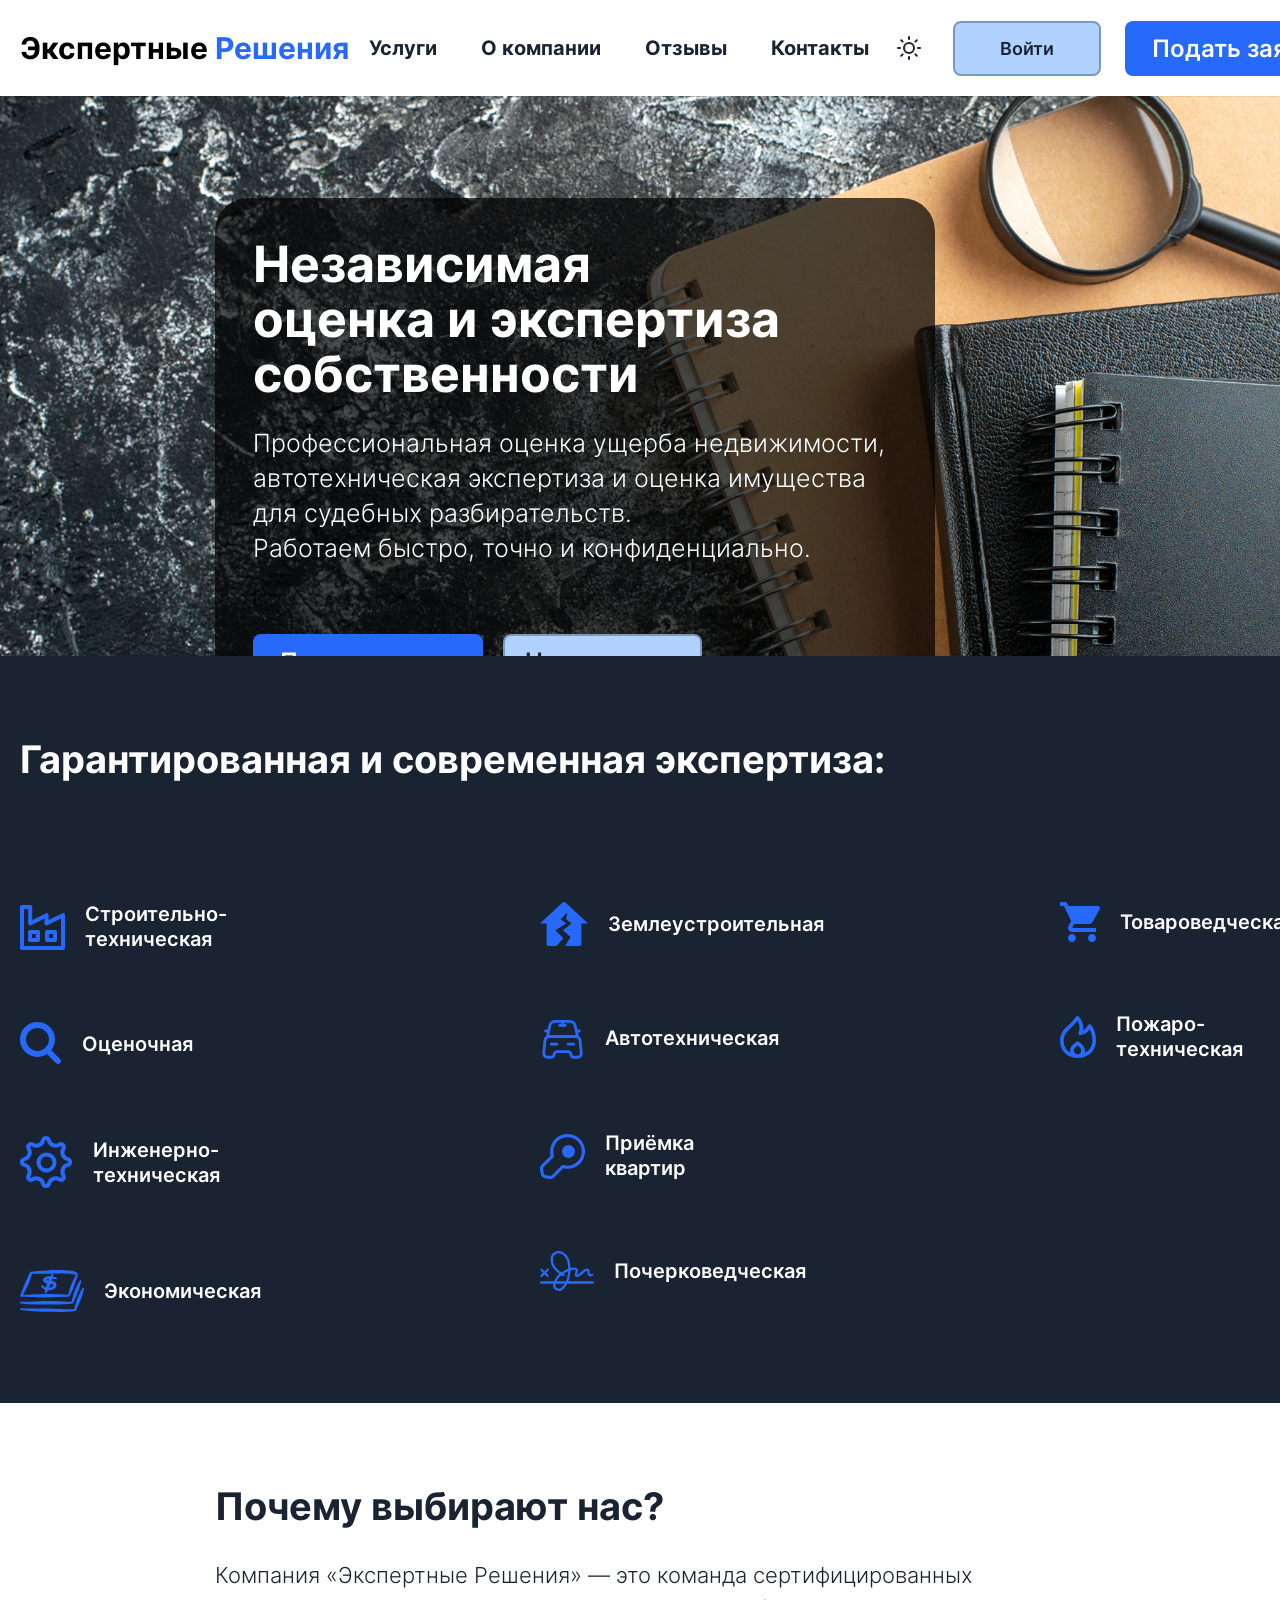
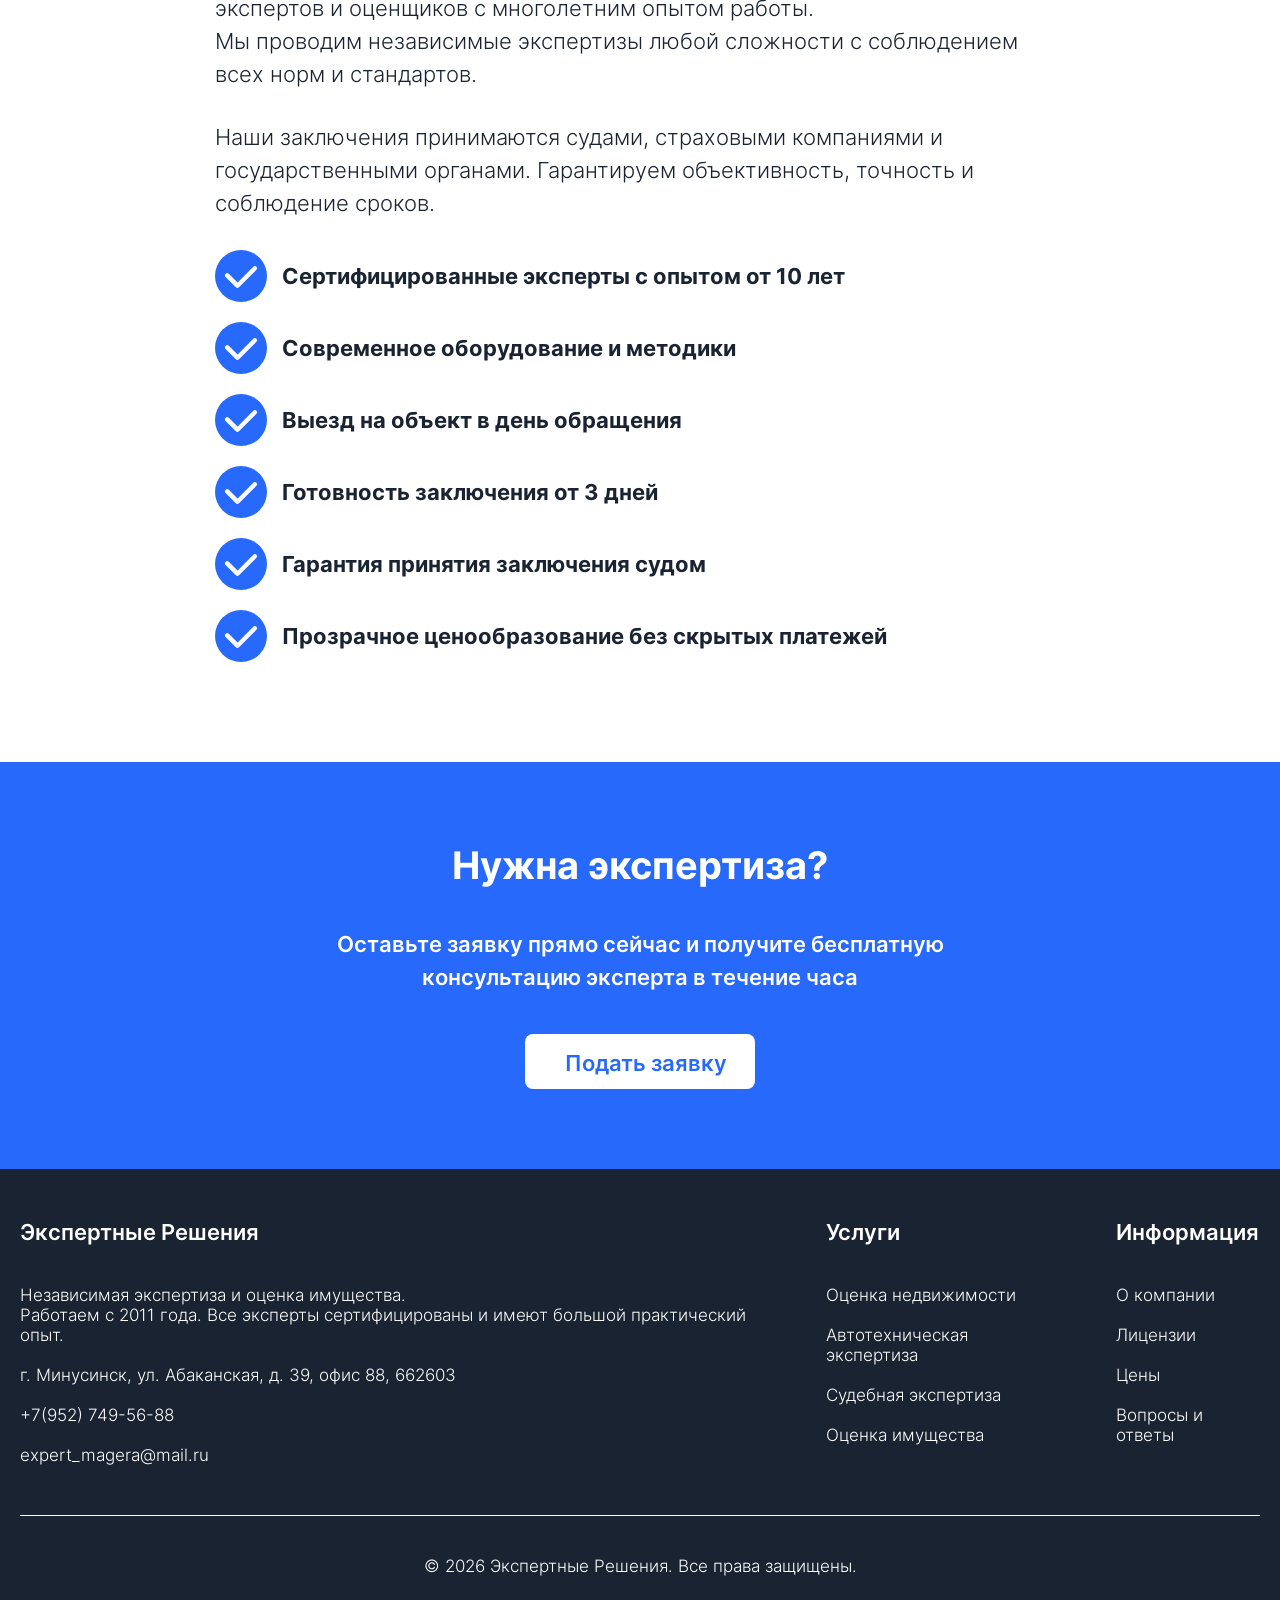
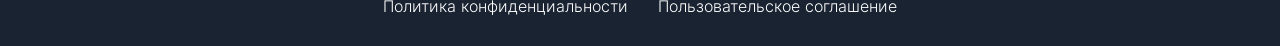
==== index.html @ cbcd18a0 "Add files via upload" ====
<!DOCTYPE html>
<html lang="ru">
<head>
    <meta charset="UTF-8">
    <meta name="viewport" content="width=device-width, initial-scale=1.0">
    <title>Экспертные решения</title>
    <link rel="stylesheet" href="index.css">
</head>
<body>

    <!-- ===== ШАПКА ===== -->
    <div class="shapka">
        <div class="container">
            <a href="index.html" class="logo">Экспертные<span style="color: #2769FB;"> Решения</span></a>
            
            <!-- Кнопка мобильного меню -->
            <button class="mobile-menu-toggle" id="mobileMenuToggle">
                <span></span>
                <span></span>
                <span></span>
            </button>
            
            <nav class="links" id="mobileMenu">
                <ul class="linki">
                    <li class="linki_item"><a href="catalog.html" class="linki_txt">Услуги</a></li>
                    <li class="linki_item"><a href="#info" class="linki_txt">О компании</a></li>
                    <li class="linki_item"><a href="#" class="linki_txt">Отзывы</a></li>
                    <li class="linki_item"><a href="#contact" class="linki_txt">Контакты</a></li>
                </ul>
            </nav>
            
            <div class="buttons">
                <button class="theme" id="themeToggle">
                    <svg class="icon-sun" width="24" height="24" viewBox="0 0 24 24" fill="none" stroke="currentColor" stroke-width="2" stroke-linecap="round" stroke-linejoin="round">
                        <circle cx="12" cy="12" r="5"/>
                        <line x1="12" y1="1" x2="12" y2="3"/>
                        <line x1="12" y1="21" x2="12" y2="23"/>
                        <line x1="4.22" y1="4.22" x2="5.64" y2="5.64"/>
                        <line x1="18.36" y1="18.36" x2="19.78" y2="19.78"/>
                        <line x1="1" y1="12" x2="3" y2="12"/>
                        <line x1="21" y1="12" x2="23" y2="12"/>
                        <line x1="4.22" y1="19.78" x2="5.64" y2="18.36"/>
                        <line x1="18.36" y1="5.64" x2="19.78" y2="4.22"/>
                    </svg>
                    <svg class="icon-moon" style="display: none;" width="24" height="24" viewBox="0 0 24 24" fill="none" stroke="currentColor" stroke-width="2" stroke-linecap="round" stroke-linejoin="round">
                        <path d="M21 12.79A9 9 0 1 1 11.21 3 7 7 0 0 0 21 12.79z"/>
                    </svg>
                </button>
                <a href="login.html" class="join">Войти</a>
                <button class="podat podatu">Подать заявку</button>
            </div>
        </div>
    </div>

    <!-- ===== HERO ===== -->
    <div class="hero">
        <div class="slider">
            <img src="images/slider1.png" alt="">
        </div>
        <div class="backblur">
            <h1 class="blurH1">Независимая<br>оценка и экспертиза<br>собственности</h1>
            <h2 class="blurH2">Профессиональная оценка ущерба недвижимости,<br>
            автотехническая экспертиза и оценка имущества<br>
            для судебных разбирательств.<br>
            Работаем быстро, точно и конфиденциально.</h2>i
            <div class="buttons_blur">
                <button class="podat podatu">Подать заявку</button>
                <a href="catalog.html"><button class="uslugi">Наши услуги</button></a>
            </div>
        </div>
    </div>

    <!-- ===== УСЛУГИ ===== -->
    <div class="plusi">
        <div class="container">
            <h2 class="plusi_tittle">Гарантированная и современная экспертиза:</h2>
            <div class="columns">
                <div class="column">
                    <div class="column_object">
                        <svg width="45" height="45" viewBox="0 0 45 45" fill="none" xmlns="http://www.w3.org/2000/svg">
                            <path d="M2 43V2H10.2V18.4L26.6 10.2V18.4L43 10.2V43H2Z" stroke="#2769FB" stroke-width="4" stroke-linecap="round" stroke-linejoin="round"/>
                            <path d="M18 27H10V35H18V27Z" stroke="#2769FB" stroke-width="4" stroke-linecap="round" stroke-linejoin="round"/>
                            <path d="M35 27H27V35H35V27Z" stroke="#2769FB" stroke-width="4" stroke-linecap="round" stroke-linejoin="round"/>
                        </svg>
                        <h2 class="column_txt">Строительно-<br>техническая</h2>
                    </div>
                    <div class="column_object">
                        <svg width="42" height="44" viewBox="0 0 42 44" fill="none" xmlns="http://www.w3.org/2000/svg">
                            <rect x="3" y="3" width="28.8897" height="28.8897" rx="14.4448" stroke="#2769FB" stroke-width="6"/>
                            <rect x="25.752" y="30.5957" width="5.81495" height="17.4448" rx="2.90747" transform="rotate(-43.645 25.752 30.5957)" fill="#2769FB"/>
                        </svg>
                        <h2 class="column_txt">Оценочная</h2>
                    </div>
                    <div class="column_object">
                        <svg width="53" height="53" viewBox="0 0 53 53" fill="none" xmlns="http://www.w3.org/2000/svg">
                            <circle cx="26.5234" cy="26.5234" r="8" stroke="#2769FB" stroke-width="4"/>
                            <path d="M23.1572 4.29102C23.8476 1.23646 28.1993 1.23646 28.8896 4.29102C29.9456 8.96592 35.3109 11.1887 39.3633 8.62988C42.0116 6.95756 45.0893 10.0353 43.417 12.6836C40.8582 16.736 43.081 22.1012 47.7559 23.1572C50.8104 23.8476 50.8104 28.1993 47.7559 28.8896C43.081 29.9456 40.8582 35.3109 43.417 39.3633C45.0893 42.0116 42.0116 45.0893 39.3633 43.417C35.3109 40.8582 29.9456 43.081 28.8896 47.7559C28.1993 50.8104 23.8476 50.8104 23.1572 47.7559C22.1012 43.081 16.736 40.8582 12.6836 43.417C10.0353 45.0893 6.95756 42.0116 8.62988 39.3633C11.1887 35.3109 8.96592 29.9456 4.29102 28.8896C1.23646 28.1993 1.23646 23.8476 4.29102 23.1572C8.96592 22.1012 11.1887 16.736 8.62988 12.6836C6.95756 10.0353 10.0353 6.95756 12.6836 8.62988C16.736 11.1887 22.1012 8.96592 23.1572 4.29102Z" stroke="#2769FB" stroke-width="4"/>
                        </svg>
                        <h2 class="column_txt">Инженерно-техническая</h2>
                    </div>
                    <div class="column_object">
                        <svg width="64" height="64" viewBox="0 0 64 64" fill="none" xmlns="http://www.w3.org/2000/svg">
                            <g clip-path="url(#clip0_109_2)">
                                <path fill-rule="evenodd" clip-rule="evenodd" d="M24.3468 30.3994C24.6668 30.586 25.0402 30.6394 25.3868 30.7994L24.7468 33.066C24.6952 33.1883 24.6688 33.3197 24.6691 33.4525C24.6695 33.5852 24.6966 33.7165 24.7489 33.8385C24.8012 33.9605 24.8775 34.0706 24.9734 34.1624C25.0693 34.2542 25.1827 34.3257 25.3068 34.3727C25.5545 34.4695 25.8304 34.465 26.0748 34.3603C26.3193 34.2555 26.5127 34.0588 26.6135 33.8127C27.0135 33.0127 27.3868 32.186 27.7868 31.386C29.9702 31.5729 32.1601 31.109 34.0801 30.0527C35.0127 29.5599 35.7456 28.7591 36.1541 27.7867C36.5625 26.8142 36.6212 25.7302 36.3201 24.7194C36.1615 24.2271 35.9016 23.7735 35.5571 23.3877C35.2127 23.002 34.7913 22.6925 34.3201 22.4794C33.4776 22.1013 32.5748 21.8756 31.6535 21.8127C31.8668 21.1194 32.0535 20.426 32.2135 19.706C33.4002 19.7232 34.5811 19.8753 35.7335 20.1594C35.8436 20.2016 35.9612 20.2213 36.0791 20.2172C36.197 20.2132 36.3129 20.1854 36.4198 20.1357C36.5268 20.0859 36.6227 20.0152 36.7018 19.9276C36.7808 19.84 36.8415 19.7375 36.8801 19.626C36.9514 19.4028 36.9361 19.161 36.8373 18.9486C36.7385 18.7362 36.5634 18.5687 36.3468 18.4794C35.1879 18.0797 33.9902 17.8027 32.7735 17.6527L33.3068 15.9994C33.3523 15.8925 33.3764 15.7778 33.3776 15.6617C33.3788 15.5456 33.3571 15.4304 33.3137 15.3227C33.2704 15.215 33.2063 15.1169 33.125 15.0339C33.0438 14.951 32.947 14.8849 32.8401 14.8394C32.7333 14.7938 32.6186 14.7698 32.5025 14.7686C32.3864 14.7674 32.2712 14.7891 32.1635 14.8324C32.0558 14.8758 31.9577 14.9399 31.8747 15.0212C31.7918 15.1024 31.7257 15.1992 31.6802 15.306C31.3068 15.9727 30.9868 16.666 30.6135 17.3327C29.2102 17.2726 27.8062 17.4346 26.4535 17.8127C25.5816 18.028 24.7523 18.3886 24.0001 18.8794C23.6917 19.1029 23.4396 19.3952 23.2637 19.7331C23.0878 20.0709 22.993 20.4451 22.9868 20.826C23.0082 21.6316 23.343 22.397 23.9202 22.9594C24.5068 23.552 25.2046 24.0232 25.9735 24.346C26.3602 24.4395 26.752 24.5107 27.1468 24.5594C26.6615 25.868 26.2519 27.2036 25.9202 28.5594C25.7335 28.5594 25.5202 28.5594 25.3602 28.3994C24.4054 27.8769 23.5112 27.2509 22.6935 26.5327C22.4889 26.3869 22.2385 26.3201 21.9885 26.3446C21.7385 26.3691 21.5059 26.4833 21.3335 26.666C21.2383 26.7602 21.1628 26.8724 21.1113 26.996C21.0597 27.1195 21.0332 27.2521 21.0332 27.386C21.0332 27.5199 21.0597 27.6525 21.1113 27.7761C21.1628 27.8997 21.2383 28.0118 21.3335 28.106C22.2591 28.9688 23.2686 29.7371 24.3468 30.3994ZM27.4135 20.3194C28.0392 20.1302 28.6825 20.0051 29.3335 19.946C29.1201 20.3994 28.8801 20.7994 28.6668 21.226V21.4394C28.2107 21.4702 27.7525 21.4343 27.3068 21.3327C26.9321 21.2184 26.5666 21.0757 26.2135 20.906C26.5964 20.6774 26.9978 20.4811 27.4135 20.3194ZM31.6268 25.0927C32.0388 25.1481 32.442 25.2556 32.8268 25.4127C32.8268 25.4127 33.1202 25.4127 33.1468 25.6527C33.5468 26.7194 32.6935 27.466 31.6802 27.9727C30.8449 28.3932 29.9423 28.6639 29.0135 28.7727C29.1735 28.426 29.3601 28.106 29.5201 27.7327C29.8935 26.8794 30.2668 25.9994 30.6135 25.066L31.6268 25.0927Z" fill="#2769FB"/>
                                <path fill-rule="evenodd" clip-rule="evenodd" d="M0.239921 36.9062C0.22794 37.0834 0.266737 37.2602 0.351757 37.4161C0.436778 37.572 0.564496 37.7004 0.719921 37.7862C0.719921 37.7862 14.8266 38.4529 19.9733 38.4262C23.7866 38.4262 27.5466 38.4262 31.3066 38.1862C36.9333 37.9729 42.5866 37.6795 48.2399 37.7062C48.8448 37.5444 49.3849 37.1999 49.7866 36.7195C50.8533 34.3729 51.9999 32.1062 53.0666 29.7329C53.4933 28.7195 53.9199 27.7062 54.3199 26.6662C54.7199 25.6262 55.0666 24.6129 55.4133 23.5729C58.3733 14.5862 62.6933 11.6529 39.1466 11.0929C35.3032 11.0089 31.458 11.1247 27.6266 11.4395C5.65325 13.0662 11.8133 10.7995 6.45325 21.3329C5.89325 22.4529 5.38659 23.5995 4.85325 24.7462L3.41325 28.1862C2.31992 30.8529 1.33325 33.6529 0.239921 36.3995V36.6129V36.7462V36.9062ZM6.34659 29.5729C6.90659 28.4529 7.46659 27.3329 7.97325 26.1862C8.47992 25.0395 8.98659 23.8929 9.43992 22.7195C10.4533 20.0529 11.2533 17.3862 12.1066 14.7195H30.7733C35.1733 14.7195 39.5466 14.3729 43.9199 14.5062C47.9447 14.5994 51.9564 15.0006 55.9199 15.7062C54.7733 17.9462 53.5999 20.1595 52.5333 22.4795C52.0799 23.4662 51.6266 24.5062 51.2266 25.5195C50.8266 26.5329 50.4533 27.5995 50.1333 28.6662C49.4132 31.0129 48.8799 33.3862 48.3199 35.7329C42.0266 35.3062 35.7599 35.0129 29.4666 34.9862C25.7066 34.9862 21.9199 34.9862 18.1599 35.2262C13.0933 35.4395 8.05325 35.7595 2.98659 35.9195C4.05325 33.7595 5.33325 31.7062 6.34659 29.5729Z" fill="#2769FB"/>
                                <path fill-rule="evenodd" clip-rule="evenodd" d="M0.826681 44.5328C5.97335 45.1461 11.1733 45.4128 16.4 45.5195H22.64C25.7333 45.5195 28.8267 45.3861 31.8933 45.3861C36 45.3861 40.16 45.3861 44.2934 45.1728C47.0979 45.0908 49.8945 44.8325 52.6667 44.3995C52.88 44.3995 52.48 45.4928 56.6133 36.1595C57.04 35.1195 57.4933 34.1061 57.8933 33.0661C58.2933 32.0261 58.6933 30.9861 59.04 29.9195C59.8667 27.4128 60.5067 24.9061 61.2533 22.3995C61.3418 22.1802 61.3394 21.9348 61.2469 21.7173C61.1544 21.4998 60.9793 21.3279 60.76 21.2395C60.5408 21.1511 60.2954 21.1534 60.0778 21.2459C59.8603 21.3384 59.6884 21.5136 59.6 21.7328C58.3734 24.0528 57.12 26.3195 56 28.7195C55.5467 29.7595 55.12 30.7995 54.6934 31.8395C54.2667 32.8795 53.9467 33.9461 53.6267 35.0128C52.8267 37.4661 52.1867 39.9461 51.4667 42.3995C49.0807 42.5909 46.6865 42.6621 44.2934 42.6128C40.16 42.6128 36 42.1861 31.8933 42.0528C27.7867 41.9195 23.6267 42.0528 19.4667 42.2395C15.3067 42.4261 11.2267 42.7195 7.12001 42.7728H0.960014C0.72535 42.7646 0.496206 42.8451 0.318276 42.9983C0.140346 43.1515 0.0267048 43.3662 1.39294e-05 43.5995C-0.00770012 43.8313 0.073695 44.0572 0.227459 44.2308C0.381223 44.4044 0.595665 44.5125 0.826681 44.5328Z" fill="#2769FB"/>
                                <path fill-rule="evenodd" clip-rule="evenodd" d="M63.4667 28.7992C63.2438 28.7116 62.9954 28.7157 62.7756 28.8106C62.5557 28.9055 62.3824 29.0836 62.2933 29.3058C61.0667 31.6258 59.7867 33.8925 58.6667 36.2925C58.2133 37.3325 57.8133 38.3725 57.3867 39.4125C56.96 40.4525 56.64 41.5192 56.32 42.5858C55.52 45.0392 54.8533 47.5192 54.16 49.9725C51.76 50.1592 49.36 50.2392 46.96 50.1858C42.8267 50.1858 38.6667 49.7858 34.5867 49.6258C30.5067 49.4658 25.84 49.4925 21.12 49.4925C16.4 49.4925 12.0267 49.6258 7.78668 49.4925C5.46668 49.4925 3.20001 49.4925 1.09335 49.3325C0.97488 49.3176 0.854594 49.3276 0.740264 49.3621C0.625935 49.3965 0.520108 49.4546 0.429626 49.5325C0.339143 49.6104 0.26602 49.7064 0.214984 49.8144C0.163949 49.9223 0.136136 50.0398 0.133345 50.1592C0.122349 50.2748 0.134362 50.3915 0.168691 50.5025C0.203021 50.6135 0.258986 50.7166 0.33336 50.8058C0.407733 50.8951 0.499043 50.9687 0.60202 51.0225C0.704998 51.0763 0.817605 51.1091 0.933345 51.1192C7.04001 51.8392 14.2667 52.4792 21.1733 52.7192C25.92 52.9058 30.5333 52.7192 34.6667 52.8525C38.8 52.9858 42.96 52.8525 47.0933 52.6392C49.8965 52.5516 52.6923 52.3023 55.4667 51.8925C55.6533 51.8925 55.28 52.9858 59.4133 43.6258L60.6933 40.5592C61.12 39.5192 61.4933 38.4792 61.84 37.4125C62.64 34.9058 63.28 32.3992 64.0267 29.8925C64.0943 29.6732 64.0736 29.4362 63.969 29.232C63.8644 29.0277 63.6841 28.8724 63.4667 28.7992Z" fill="#2769FB"/>
                            </g>
                            <defs>
                                <clipPath id="clip0_109_2">
                                    <rect width="64" height="64" fill="white"/>
                                </clipPath>
                            </defs>
                        </svg>
                        <h2 class="column_txt">Экономическая</h2>
                    </div>
                </div>
                <div class="column">
                    <div class="column_object">
                        <svg width="48" height="44" viewBox="0 0 48 44" fill="none" xmlns="http://www.w3.org/2000/svg">
                            <path d="M22.5316 0.583148C22.8978 0.241176 23.3663 0.0371587 23.8603 0.00460348C24.3543 -0.0279517 24.8445 0.11289 25.2502 0.403999L25.4684 0.583148L48 21.6063H41.4545V41.7606C41.4545 42.3091 41.2583 42.8385 40.9032 43.2484C40.5481 43.6583 40.0587 43.9202 39.528 43.9843L39.2727 44H25.0909L30.5455 35.0425L22.9091 28.3244L31.6364 21.6063L26.1818 17.1276L27.2727 10.4095L20.7273 17.1276L26.1818 21.6063L15.2727 28.3244L23.4545 36.1622L16.3636 44H8.72727C8.19287 43.9999 7.67708 43.7986 7.27773 43.4341C6.87839 43.0696 6.62325 42.5674 6.56073 42.0226L6.54545 41.7606V21.6063H0L22.5316 0.583148Z" fill="#2769FB"/>
                        </svg>
                        <h2 class="column_txt">Землеустроительная</h2>
                    </div>
                    <div class="column_object">
                        <svg width="45" height="45" viewBox="0 0 45 45" fill="none" xmlns="http://www.w3.org/2000/svg">
                            <path d="M37.4991 22.0316H7.49906C7.06781 22.0316 6.67406 21.8441 6.41156 21.5066C6.14906 21.1879 6.03656 20.7379 6.13031 20.3254L8.24906 10.2004C8.94281 6.91914 10.3491 3.90039 15.9178 3.90039H29.0991C34.6678 3.90039 36.0741 6.93789 36.7678 10.2004L38.8866 20.3441C38.9803 20.7566 38.8678 21.1879 38.6053 21.5254C38.3241 21.8441 37.9303 22.0316 37.4991 22.0316ZM9.22406 19.2191H35.7553L33.9928 10.7816C33.4678 8.32539 32.8491 6.71289 29.0803 6.71289H15.9178C12.1491 6.71289 11.5303 8.32539 11.0053 10.7816L9.22406 19.2191Z" fill="#2769FB"/>
                            <path d="M37.424 42.6562H33.899C30.8615 42.6562 30.2802 40.9125 29.9052 39.7687L29.5302 38.6438C29.0427 37.2188 28.9865 37.0312 27.299 37.0312H17.699C16.0115 37.0312 15.899 37.35 15.4678 38.6438L15.0928 39.7687C14.699 40.9312 14.1365 42.6562 11.099 42.6562H7.574C6.09275 42.6562 4.66775 42.0375 3.674 40.95C2.699 39.8813 2.23025 38.4562 2.3615 37.0312L3.4115 25.6125C3.69275 22.5187 4.51775 19.2188 10.5365 19.2188H34.4615C40.4802 19.2188 41.2865 22.5187 41.5865 25.6125L42.6365 37.0312C42.7677 38.4562 42.299 39.8813 41.324 40.95C40.3303 42.0375 38.9052 42.6562 37.424 42.6562ZM17.699 34.2188H27.299C30.7115 34.2188 31.5177 35.7375 32.1927 37.725L32.5865 38.8875C32.9052 39.8437 32.9052 39.8625 33.9177 39.8625H37.4427C38.1365 39.8625 38.7927 39.5813 39.2615 39.075C39.7115 38.5875 39.9177 37.9687 39.8615 37.3125L38.8115 25.8938C38.5678 23.3625 38.2677 22.05 34.499 22.05H10.5365C6.749 22.05 6.449 23.3625 6.224 25.8938L5.174 37.3125C5.11775 37.9687 5.324 38.5875 5.774 39.075C6.224 39.5813 6.899 39.8625 7.59275 39.8625H11.1178C12.1303 39.8625 12.1303 39.8438 12.449 38.9062L12.824 37.7625C13.2928 36.2625 13.9865 34.2188 17.699 34.2188Z" fill="#2769FB"/>
                            <path d="M7.49902 16.4062H5.62402C4.85527 16.4062 4.21777 15.7687 4.21777 15C4.21777 14.2313 4.85527 13.5938 5.62402 13.5938H7.49902C8.26777 13.5938 8.90527 14.2313 8.90527 15C8.90527 15.7687 8.26777 16.4062 7.49902 16.4062Z" fill="#2769FB"/>
                            <path d="M39.374 16.4062H37.499C36.7303 16.4062 36.0928 15.7687 36.0928 15C36.0928 14.2313 36.7303 13.5938 37.499 13.5938H39.374C40.1428 13.5938 40.7803 14.2313 40.7803 15C40.7803 15.7687 40.1428 16.4062 39.374 16.4062Z" fill="#2769FB"/>
                            <path d="M22.499 10.7812C21.7303 10.7812 21.0928 10.1437 21.0928 9.375V5.625C21.0928 4.85625 21.7303 4.21875 22.499 4.21875C23.2678 4.21875 23.9053 4.85625 23.9053 5.625V9.375C23.9053 10.1437 23.2678 10.7812 22.499 10.7812Z" fill="#2769FB"/>
                            <path d="M25.3115 10.7812H19.6865C18.9178 10.7812 18.2803 10.1437 18.2803 9.375C18.2803 8.60625 18.9178 7.96875 19.6865 7.96875H25.3115C26.0803 7.96875 26.7178 8.60625 26.7178 9.375C26.7178 10.1437 26.0803 10.7812 25.3115 10.7812Z" fill="#2769FB"/>
                            <path d="M16.874 29.5312H11.249C10.4803 29.5312 9.84277 28.8937 9.84277 28.125C9.84277 27.3563 10.4803 26.7188 11.249 26.7188H16.874C17.6428 26.7188 18.2803 27.3563 18.2803 28.125C18.2803 28.8937 17.6428 29.5312 16.874 29.5312Z" fill="#2769FB"/>
                            <path d="M33.749 29.5312H28.124C27.3553 29.5312 26.7178 28.8937 26.7178 28.125C26.7178 27.3563 27.3553 26.7188 28.124 26.7188H33.749C34.5178 26.7188 35.1553 27.3563 35.1553 28.125C35.1553 28.8937 34.5178 29.5312 33.749 29.5312Z" fill="#2769FB"/>
                        </svg>
                        <h2 class="column_txt">Автотехническая</h2>
                    </div>
                    <div class="column_object">
                        <svg width="45" height="45" viewBox="0 0 45 45" fill="none" xmlns="http://www.w3.org/2000/svg">
                            <rect x="22" y="11" width="13" height="13" rx="6.5" fill="#2769FB"/>
                            <path d="M10.3173 45C10.1079 45 9.8777 44.9791 9.68932 44.9581L5.14728 44.3298C2.97045 44.0366 1.00293 42.0888 0.668036 39.8688L0.0401042 35.2822C-0.169206 33.8161 0.458725 31.9102 1.50528 30.8421L10.694 21.6479C9.20791 15.6999 10.9243 9.41678 15.2988 5.08145C22.0805 -1.68334 33.1112 -1.70428 39.9138 5.08145C43.1999 8.3696 45 12.7468 45 17.3963C45 22.0458 43.1999 26.423 39.9138 29.7112C35.5182 34.0674 29.2598 35.7848 23.3573 34.2769L14.1476 43.4711C13.2685 44.3926 11.6987 45 10.3173 45ZM27.5854 3.13369C23.9224 3.13369 20.2804 4.51597 17.4966 7.30147C13.729 11.0504 12.3685 16.5376 13.9383 21.6479C14.1058 22.2133 13.9593 22.7998 13.5406 23.2186L3.70304 33.0621C3.34721 33.4182 3.05418 34.3397 3.11697 34.8214L3.7449 39.4081C3.87049 40.2039 4.72866 41.1045 5.52404 41.2092L10.087 41.8375C10.5894 41.9213 11.5103 41.6281 11.8661 41.272L21.7456 31.4076C22.1642 30.9887 22.7712 30.8631 23.3154 31.0306C28.3598 32.6223 33.8647 31.261 37.6323 27.4911C40.3114 24.8103 41.7976 21.208 41.7976 17.3963C41.7976 13.5636 40.3114 9.98226 37.6323 7.30147C34.9112 4.53692 31.2483 3.13369 27.5854 3.13369Z" fill="#2769FB"/>
                        </svg>
                        <h2 class="column_txt">Приёмка квартир</h2>
                    </div>
                    <div class="column_object">
                        <svg width="54" height="40" viewBox="0 0 54 40" fill="none" xmlns="http://www.w3.org/2000/svg">
                            <path fill-rule="evenodd" clip-rule="evenodd" d="M26.7559 4.37246C23.9372 0.809421 19.988 -0.550004 16.6228 0.199051C13.2012 0.960653 10.6277 3.85675 10.6277 8.19865C10.6277 14.8854 14.6613 19.5041 19.402 22.8476C17.1095 24.9057 15.3686 27.3013 14.3296 29.6257C14.2199 29.871 14.1175 30.1169 14.0226 30.3629H1.14894C0.514396 30.3629 0 30.8718 0 31.4995C0 32.1273 0.514396 32.6361 1.14894 32.6361H13.3738C13.2149 33.5207 13.1771 34.3826 13.2819 35.194C13.5096 36.9572 14.4209 38.4826 16.1458 39.3358C17.983 40.2446 19.7512 40.1631 21.3221 39.441C22.8361 38.745 24.1134 37.4828 25.1553 36.1054C25.9721 35.0255 26.6856 33.819 27.2871 32.6361H52.8511C53.4856 32.6361 54 32.1273 54 31.4995C54 30.8718 53.4856 30.3629 52.8511 30.3629H28.3312C28.7324 29.3936 29.0397 28.5223 29.2471 27.8556C29.7652 26.1898 30.3687 23.0028 30.4983 19.3722C30.7467 19.2949 30.9873 19.2248 31.22 19.1619C32.7942 18.7359 33.9323 18.6542 34.6783 18.7723C35.3963 18.886 35.6001 19.1465 35.6762 19.3312C35.7848 19.5948 35.8201 20.1518 35.4167 21.1208C34.8984 22.3659 34.6357 23.5066 34.8854 24.4174C35.0247 24.9256 35.3282 25.3714 35.808 25.6556C36.2618 25.9244 36.7617 25.9826 37.1971 25.9556C38.0426 25.9033 38.9673 25.5116 39.8185 25.0044C40.6977 24.4805 41.6141 23.7637 42.4618 22.9252C43.2241 22.1711 44.0065 21.4831 44.7427 20.944C45.4943 20.3938 46.1313 20.0482 46.6078 19.9081C46.84 19.8398 46.9815 19.8363 47.0519 19.8449C47.0996 19.8508 47.1087 19.8599 47.1143 19.8656C47.1626 19.9112 47.393 20.2179 47.393 21.269C47.393 23.217 47.9191 24.7479 49.3362 25.3088C49.9784 25.563 50.6406 25.5349 51.2003 25.4196C51.7641 25.3035 52.3113 25.081 52.7904 24.844C53.358 24.5633 53.588 23.8805 53.3042 23.3191C53.0205 22.7576 52.3303 22.53 51.7628 22.8108C51.3802 23 51.0297 23.1328 50.7317 23.1942C50.4296 23.2564 50.2658 23.2283 50.1898 23.1982C50.1638 23.1881 49.6909 23.0032 49.6909 21.269C49.6909 20.0474 49.4532 18.9322 48.7029 18.2231C47.8755 17.4414 46.803 17.4791 45.9531 17.7291C45.1014 17.9795 44.2128 18.504 43.3757 19.1168C42.5234 19.7408 41.6544 20.5091 40.8369 21.3178C40.1048 22.0421 39.3336 22.6396 38.6329 23.0571C38.1838 23.3247 37.8035 23.4946 37.5067 23.5899C37.2853 23.661 37.0883 23.4851 37.1321 23.2567C37.1884 22.9629 37.3074 22.5488 37.5415 21.9865C38.0432 20.7812 38.2439 19.5407 37.8041 18.4732C37.3317 17.3268 36.2733 16.7227 35.0415 16.5276C33.8377 16.337 32.3385 16.5025 30.6137 16.9692C30.5796 16.9784 30.5454 16.9878 30.5111 16.9972C30.3984 12.6672 29.4994 7.84053 26.7559 4.37246ZM25.8329 30.3629C26.3841 29.1372 26.7969 28.0034 27.0508 27.1871C27.4632 25.8612 27.9749 23.2724 28.1572 20.2259C27.3335 20.5653 26.4486 20.9665 25.5032 21.4342C24.7494 21.807 24.0295 22.2237 23.3466 22.6752C23.6039 22.827 23.8629 22.9765 24.1234 23.1238C24.6742 23.4353 24.8656 24.1296 24.5507 24.6746C24.2358 25.2196 23.5339 25.4088 22.983 25.0973C22.4489 24.7953 21.9134 24.4804 21.3809 24.1515C19.1701 26.0278 17.4973 28.2462 16.5141 30.3629H25.8329ZM15.7174 32.6361C15.5253 33.4782 15.476 34.2456 15.5613 34.9059C15.7072 36.0359 16.2352 36.8385 17.1734 37.3026C18.3522 37.8856 19.3844 37.825 20.3538 37.3794C21.38 36.9077 22.3826 35.9767 23.3155 34.7434C23.8127 34.0861 24.271 33.3687 24.6862 32.6361H15.7174ZM24.4755 19.4009C25.823 18.7344 27.074 18.1864 28.2251 17.7514C28.2243 17.6284 28.223 17.505 28.2209 17.3814C28.1505 13.1319 27.2994 8.74802 24.9463 5.77347C22.5948 2.801 19.5067 1.8872 17.1272 2.41683C14.8041 2.93392 12.9255 4.86842 12.9255 8.19865C12.9255 14.0539 16.5698 18.1833 21.2506 21.3531C22.2504 20.6272 23.3284 19.9684 24.4755 19.4009Z" fill="#2769FB"/>
                            <path d="M8.56774 17.9089C9.01643 18.3528 9.01643 19.0725 8.56774 19.5163L6.22059 21.8383L8.56774 24.1603C9.01643 24.6042 9.01643 25.3238 8.56774 25.7677C8.11905 26.2116 7.39159 26.2116 6.9429 25.7677L4.59575 23.4457L2.24859 25.7677C1.7999 26.2116 1.07244 26.2116 0.62375 25.7677C0.175062 25.3238 0.175062 24.6042 0.62375 24.1603L2.9709 21.8383L0.62375 19.5163C0.175063 19.0725 0.175063 18.3528 0.623751 17.9089C1.07244 17.4651 1.7999 17.4651 2.24859 17.9089L4.59575 20.2309L6.9429 17.9089C7.39159 17.4651 8.11905 17.4651 8.56774 17.9089Z" fill="#2769FB"/>
                        </svg>
                        <h2 class="column_txt">Почерковедческая</h2>
                    </div>
                </div>
                <div class="column">
                    <div class="column_object">
                        <svg width="40" height="40" viewBox="0 0 40 40" fill="none" xmlns="http://www.w3.org/2000/svg">
                            <path d="M12 32C9.79 32 8.02 33.79 8.02 36C8.02 38.21 9.79 40 12 40C14.21 40 16 38.21 16 36C16 33.79 14.21 32 12 32ZM0 0V4H4L11.19 19.17L8.49 24.07C8.18 24.65 8 25.3 8 26C8 28.21 9.79 30 12 30H36V26H12.85C12.57 26 12.35 25.78 12.35 25.5C12.35 25.41 12.37 25.33 12.41 25.26L14.2 22H29.1C30.6 22 31.91 21.17 32.6 19.94L39.75 6.96C39.91 6.68 40 6.35 40 6C40 4.89 39.1 4 38 4H8.43L6.53 0H0ZM32 32C29.79 32 28.02 33.79 28.02 36C28.02 38.21 29.79 40 32 40C34.21 40 36 38.21 36 36C36 33.79 34.21 32 32 32Z" fill="#2769FB"/>
                        </svg>
                        <h2 class="column_txt">Товароведческая</h2>
                    </div>
                    <div class="column_object">
                        <svg width="36" height="42" viewBox="0 0 36 42" fill="none" xmlns="http://www.w3.org/2000/svg">
                            <path d="M18.9279 0.623609C18.5613 0.209221 18.0253 -0.0194339 17.469 0.00129711C16.9128 0.0220262 16.3957 0.289882 16.0617 0.730305L16.0616 0.730428L16.0613 0.730807L16.0593 0.733488L16.05 0.745645L16.0113 0.796324C15.9767 0.841523 15.9248 0.909118 15.8571 0.996667C15.7217 1.1718 15.5232 1.42656 15.2739 1.74144C14.7747 2.37181 14.0738 3.24005 13.2679 4.19105C11.6272 6.12702 9.65184 8.2848 8.07749 9.53059C3.14767 13.4316 0 18.4796 0 24.6522C0 30.1468 2.03511 34.5276 5.32698 37.5232C8.59483 40.497 12.9827 42 17.5385 42C26.5772 42 36 35.9678 36 24.6522C36 19.3433 34.778 15.424 33.513 12.7964C32.8822 11.4861 32.2441 10.504 31.7495 9.8354C31.5022 9.5011 31.2907 9.24502 31.1336 9.06525C31.0551 8.97535 30.9901 8.90448 30.941 8.85241C30.9165 8.82637 30.896 8.80503 30.8797 8.78835L30.8585 8.76681L30.8503 8.75866L30.8469 8.75523L30.8453 8.75368C30.8446 8.75295 30.8439 8.75224 29.5385 10.0435L30.8439 8.75224C30.3915 8.30473 29.737 8.12084 29.1143 8.26624C28.4963 8.41056 27.9969 8.85882 27.7916 9.45254L27.7865 9.46633C27.7792 9.48565 27.7646 9.52335 27.7417 9.57732C27.696 9.68539 27.6179 9.85768 27.5009 10.0775C27.2665 10.518 26.8798 11.1426 26.2906 11.8225C25.557 12.6691 24.4985 13.6154 22.9981 14.4027C23.092 13.7911 23.1629 13.1181 23.191 12.3963C23.3202 9.07274 22.5355 4.70182 18.9279 0.623609ZM16.0976 6.53721C16.6199 5.92087 17.099 5.33885 17.5112 4.82957C19.2009 7.4821 19.5841 10.1276 19.5014 12.2559C19.4502 13.5719 19.2194 14.6869 19.0032 15.4668C18.8955 15.8555 18.7925 16.1567 18.7199 16.3533C18.6836 16.4515 18.655 16.5232 18.6373 16.5661L18.6195 16.6086C18.6184 16.6111 18.6178 16.6126 18.6176 16.613L18.6185 16.6111L18.6192 16.6093C18.3343 17.2466 18.4409 17.9889 18.8942 18.5225C19.3483 19.057 20.0707 19.2887 20.7555 19.1194C24.8625 18.1038 27.4909 16.0492 29.094 14.1993C29.3163 13.9427 29.5184 13.6907 29.7017 13.4468C29.8575 13.7252 30.0181 14.0317 30.1793 14.3666C31.222 16.5325 32.3077 19.9175 32.3077 24.6522C32.3077 30.5863 29.0158 34.7596 24.54 36.8386C24.7836 36.1597 24.9231 35.4386 24.9231 34.6956C24.9231 31.6563 23.0894 29.3765 21.5552 27.9854C20.7642 27.2682 19.9809 26.7203 19.3978 26.3518C19.1044 26.1664 18.8569 26.0234 18.6779 25.9243C18.5883 25.8747 18.5155 25.836 18.4624 25.8082L18.3976 25.7748L18.3768 25.7643L18.3694 25.7606L18.3665 25.7592L18.3652 25.7586C18.3646 25.7583 18.3641 25.758 17.5385 27.3913L18.3641 25.758L17.5385 25.3497L16.7128 25.758L17.5385 27.3913C16.7128 25.758 16.7123 25.7583 16.7117 25.7586L16.7104 25.7592L16.7075 25.7606L16.7001 25.7643L16.6793 25.7748L16.6146 25.8082C16.5614 25.836 16.4886 25.8747 16.399 25.9243C16.2201 26.0234 15.9725 26.1664 15.6791 26.3518C15.096 26.7203 14.3127 27.2682 13.5217 27.9854C11.9876 29.3765 10.1538 31.6563 10.1538 34.6956C10.1538 35.3837 10.2633 36.0469 10.4593 36.6732C9.50047 36.1682 8.61605 35.5536 7.82688 34.8355C5.3495 32.5811 3.69231 29.201 3.69231 24.6522C3.69231 19.8682 6.0831 15.7858 10.3841 12.3825C12.2712 10.8891 14.4497 8.48168 16.0976 6.53721ZM18.62 16.6077C18.6203 16.607 18.6207 16.6062 20.3077 17.3478L18.6207 16.6062L18.62 16.6077ZM19.0602 30.6776C20.2952 31.7975 21.2308 33.1698 21.2308 34.6956C21.2308 35.4713 20.8201 36.3998 20.0407 37.1707C19.2614 37.9416 18.3226 38.3478 17.5385 38.3478C16.7159 38.3478 15.7764 37.9549 15.0214 37.2248C14.2722 36.5002 13.8462 35.5807 13.8462 34.6956C13.8462 33.1698 14.7817 31.7975 16.0167 30.6776C16.556 30.1886 17.1017 29.7954 17.5385 29.5118C17.9752 29.7954 18.5209 30.1886 19.0602 30.6776Z" fill="#2769FB"/>
                        </svg>
                        <h2 class="column_txt">Пожаро-техническая</h2>
                    </div>
                </div>
            </div>
        </div>
    </div>

    <!-- ===== ПОЧЕМУ ВЫБИРАЮТ НАС ===== -->
    <div id="info" class="why">
        <h2 class="why_tittle">Почему выбирают нас?</h2>
        <p class="why_p">Компания «Экспертные Решения» — это команда сертифицированных<br>экспертов и оценщиков с многолетним опытом работы.<br>
        Мы проводим независимые экспертизы любой сложности с соблюдением<br>всех норм и стандартов.</p>
        <p class="why_p">Наши заключения принимаются судами, страховыми компаниями и<br>государственными органами. Гарантируем объективность, точность и<br>соблюдение сроков.</p>

        <div class="why_h3">
            <div class="why_h3_object">
                <svg width="52" height="52" viewBox="0 0 52 52" fill="none" xmlns="http://www.w3.org/2000/svg">
                    <rect width="52" height="52" rx="26" fill="#2769FB"/>
                    <rect x="8.91699" y="25.3594" width="4.609" height="17.6674" rx="2.3045" transform="rotate(-45.3303 8.91699 25.3594)" fill="white"/>
                    <rect x="39.8389" y="15.2949" width="4.29305" height="28.8801" rx="2.14652" transform="rotate(45 39.8389 15.2949)" fill="white"/>
                </svg>
                <h3 class="why_h3_h3">Сертифицированные эксперты с опытом от 10 лет</h3>
            </div>
            <div class="why_h3_object">
                <svg width="52" height="52" viewBox="0 0 52 52" fill="none" xmlns="http://www.w3.org/2000/svg">
                    <rect width="52" height="52" rx="26" fill="#2769FB"/>
                    <rect x="8.91699" y="25.3594" width="4.609" height="17.6674" rx="2.3045" transform="rotate(-45.3303 8.91699 25.3594)" fill="white"/>
                    <rect x="39.8389" y="15.2949" width="4.29305" height="28.8801" rx="2.14652" transform="rotate(45 39.8389 15.2949)" fill="white"/>
                </svg>
                <h3 class="why_h3_h3">Современное оборудование и методики</h3>
            </div>
            <div class="why_h3_object">
                <svg width="52" height="52" viewBox="0 0 52 52" fill="none" xmlns="http://www.w3.org/2000/svg">
                    <rect width="52" height="52" rx="26" fill="#2769FB"/>
                    <rect x="8.91699" y="25.3594" width="4.609" height="17.6674" rx="2.3045" transform="rotate(-45.3303 8.91699 25.3594)" fill="white"/>
                    <rect x="39.8389" y="15.2949" width="4.29305" height="28.8801" rx="2.14652" transform="rotate(45 39.8389 15.2949)" fill="white"/>
                </svg>
                <h3 class="why_h3_h3">Выезд на объект в день обращения</h3>
            </div>
            <div class="why_h3_object">
                <svg width="52" height="52" viewBox="0 0 52 52" fill="none" xmlns="http://www.w3.org/2000/svg">
                    <rect width="52" height="52" rx="26" fill="#2769FB"/>
                    <rect x="8.91699" y="25.3594" width="4.609" height="17.6674" rx="2.3045" transform="rotate(-45.3303 8.91699 25.3594)" fill="white"/>
                    <rect x="39.8389" y="15.2949" width="4.29305" height="28.8801" rx="2.14652" transform="rotate(45 39.8389 15.2949)" fill="white"/>
                </svg>
                <h3 class="why_h3_h3">Готовность заключения от 3 дней</h3>
            </div>
            <div class="why_h3_object">
                <svg width="52" height="52" viewBox="0 0 52 52" fill="none" xmlns="http://www.w3.org/2000/svg">
                    <rect width="52" height="52" rx="26" fill="#2769FB"/>
                    <rect x="8.91699" y="25.3594" width="4.609" height="17.6674" rx="2.3045" transform="rotate(-45.3303 8.91699 25.3594)" fill="white"/>
                    <rect x="39.8389" y="15.2949" width="4.29305" height="28.8801" rx="2.14652" transform="rotate(45 39.8389 15.2949)" fill="white"/>
                </svg>
                <h3 class="why_h3_h3">Гарантия принятия заключения судом</h3>
            </div>
            <div class="why_h3_object">
                <svg width="52" height="52" viewBox="0 0 52 52" fill="none" xmlns="http://www.w3.org/2000/svg">
                    <rect width="52" height="52" rx="26" fill="#2769FB"/>
                    <rect x="8.91699" y="25.3594" width="4.609" height="17.6674" rx="2.3045" transform="rotate(-45.3303 8.91699 25.3594)" fill="white"/>
                    <rect x="39.8389" y="15.2949" width="4.29305" height="28.8801" rx="2.14652" transform="rotate(45 39.8389 15.2949)" fill="white"/>
                </svg>
                <h3 class="why_h3_h3">Прозрачное ценообразование без скрытых платежей</h3>
            </div>
        </div>
    </div>

    <!-- ===== НУЖНА ЭКСПЕРТИЗА ===== -->
    <div class="need">
        <h2 class="need_h2">Нужна экспертиза?</h2>
        <p class="need_p">Оставьте заявку прямо сейчас и получите бесплатную<br>консультацию эксперта в течение часа</p>
        <button class="need_btn podatu">Подать заявку</button>
    </div>

    <!-- ===== ФУТЕР ===== -->
    <footer class="footer">
        <div class="container">
            <div class="footer_top">
                <div class="footer_column">
                    <h2 class="footer_h2">Экспертные Решения</h2>
                    <p class="footer_p">Независимая экспертиза и оценка имущества.<br>
                    Работаем с 2011 года. Все эксперты сертифицированы и имеют большой практический опыт.</p>
                    <p class="footer_p">г. Минусинск, ул. Абаканская, д. 39, офис 88, 662603</p>
                    <p id="contact" class="footer_p">+7(952) 749-56-88</p>
                    <p class="footer_p"><a href="mailto:expert_magera@mail.ru" class="footer_link">expert_magera@mail.ru</a></p>
                </div>
                <div class="footer_column">
                    <h2 class="footer_h2">Услуги</h2>
                    <p class="footer_p"><a href="#" class="footer_link">Оценка недвижимости</a></p>
                    <p class="footer_p"><a href="#" class="footer_link">Автотехническая экспертиза</a></p>
                    <p class="footer_p"><a href="#" class="footer_link">Судебная экспертиза</a></p>
                    <p class="footer_p"><a href="#" class="footer_link">Оценка имущества</a></p>
                </div>
                <div class="footer_column">
                    <h2 class="footer_h2">Информация</h2>
                    <p class="footer_p"><a href="#" class="footer_link">О компании</a></p>
                    <p class="footer_p"><a href="#" class="footer_link">Лицензии</a></p>
                    <p class="footer_p"><a href="#" class="footer_link">Цены</a></p>
                    <p class="footer_p"><a href="#" class="footer_link">Вопросы и ответы</a></p>
                </div>
            </div>
            <div class="footer_bottom">
                <p class="footer_p">© 2026 Экспертные Решения. Все права защищены.</p>
                <div class="footer_group">
                    <a href="#" class="footer_link">Политика конфиденциальности</a>
                    <a href="#" class="footer_link">Пользовательское соглашение</a>
                </div>
            </div>
        </div>
    </footer>

    <!-- ===== МОДАЛЬНОЕ ОКНО ===== -->
    <div class="modal" id="applicationModal">
        <div class="modal_content">
            <button class="modal_close" id="modalClose">&times;</button>
            <h2 class="modal_title">Подать заявку</h2>
            <form class="modal_form" id="applicationForm">
                <div class="modal_field">
                    <label class="modal_label" for="service">Выберите услугу</label>
                    <select class="modal_select" id="service" name="service" required>
                        <option value="" disabled selected>Выберите из списка</option>
                        <option value="tovar">Товароведческая</option>
                        <option value="pozhar">Пожаро-техническая</option>
                        <option value="pocherk">Почерковедческая</option>
                        <option value="priemka">Приёмка квартир</option>
                        <option value="avto">Автотехническая</option>
                        <option value="zemle">Землеустроительная</option>
                        <option value="econom">Экономическая</option>
                        <option value="inzhener">Инженерно-техническая</option>
                        <option value="ocenka">Оценочная</option>
                        <option value="stroitel">Строительно-техническая</option>
                    </select>
                </div>
                <div class="modal_field">
                    <label class="modal_label" for="modal_phone">Номер телефона</label>
                    <input class="modal_input" type="tel" id="modal_phone" name="phone" placeholder="+7 (___) ___-__-__" required>
                </div>
                <div class="modal_field">
                    <label class="modal_label" for="modal_email">E-mail</label>
                    <input class="modal_input" type="email" id="modal_email" name="email" placeholder="example@mail.ru" required>
                </div>
                <button type="submit" class="modal_submit">Отправить заявку</button>
            </form>
        </div>
    </div>

    <script>
    // ===== МОБИЛЬНОЕ МЕНЮ =====
    const mobileMenuToggle = document.getElementById('mobileMenuToggle');
    const mobileMenu = document.getElementById('mobileMenu');
    
    if (mobileMenuToggle) {
        mobileMenuToggle.addEventListener('click', function() {
            this.classList.toggle('active');
            mobileMenu.classList.toggle('active');
        });
    }

    // ===== ПЕРЕКЛЮЧЕНИЕ ТЕМЫ =====
    const themeToggle = document.getElementById('themeToggle');
    const iconSun = document.querySelector('.icon-sun');
    const iconMoon = document.querySelector('.icon-moon');
    const body = document.body;

    if (localStorage.getItem('theme') === 'dark') {
        body.classList.add('dark-theme');
        iconSun.style.display = 'none';
        iconMoon.style.display = 'block';
    }

    themeToggle.addEventListener('click', function() {
        body.classList.toggle('dark-theme');
        if (body.classList.contains('dark-theme')) {
            localStorage.setItem('theme', 'dark');
            iconSun.style.display = 'none';
            iconMoon.style.display = 'block';
        } else {
            localStorage.setItem('theme', 'light');
            iconSun.style.display = 'block';
            iconMoon.style.display = 'none';
        }
    });

    // ===== МОДАЛЬНОЕ ОКНО =====
    const modal = document.getElementById('applicationModal');
    const modalClose = document.getElementById('modalClose');
    const applicationButtons = document.querySelectorAll('.podatu');
    const applicationForm = document.getElementById('applicationForm');

    applicationButtons.forEach(button => {
        button.addEventListener('click', function(e) {
            e.preventDefault();
            modal.style.display = 'flex';
            document.body.style.overflow = 'hidden';
        });
    });

    modalClose.addEventListener('click', function() {
        modal.style.display = 'none';
        document.body.style.overflow = '';
    });

    window.addEventListener('click', function(e) {
        if (e.target === modal) {
            modal.style.display = 'none';
            document.body.style.overflow = '';
        }
    });

    const phoneInput = document.getElementById('modal_phone');
    phoneInput.addEventListener('input', function(e) {
        let value = e.target.value.replace(/\D/g, '');
        if (value.length > 0) {
            if (value[0] === '7' || value[0] === '8') value = value.substring(1);
            let formattedValue = '+7';
            if (value.length > 0) formattedValue += ' (' + value.substring(0, 3);
            if (value.length >= 3) formattedValue += ') ' + value.substring(3, 6);
            if (value.length >= 6) formattedValue += '-' + value.substring(6, 8);
            if (value.length >= 8) formattedValue += '-' + value.substring(8, 10);
            e.target.value = formattedValue;
        }
    });

    applicationForm.addEventListener('submit', function(e) {
        e.preventDefault();
        alert('Заявка успешно отправлена! Мы свяжемся с вами в ближайшее время.');
        applicationForm.reset();
        modal.style.display = 'none';
        document.body.style.overflow = '';
    });
    </script>

</body>
</html>
---- index.css ----
@font-face {
    font-family: 'InterBold';
    src: url('fonts/inter/Inter\ Bold.otf') format('truetype');
    font-style: normal;
    font-display: swap;
}
@font-face {
    font-family: 'InterSemi';
    src: url('fonts/inter/Inter\ Semi\ Bold\ Regular.otf') format('truetype');
    font-style: normal;
    font-display: swap;
}
@font-face {
    font-family: 'InterRegular';
    src: url('fonts/inter/Inter\ Light\ Regular.otf') format('truetype');
    font-style: normal;
    font-display: swap;
}

:root {
    --content-left: clamp(215px, 3vw, 90px);
    --page-gap: clamp(48px, 6vw, 96px);
    --hero-max: 720px;
}

* {
    box-sizing: border-box;
    margin: 0;
    padding: 0;
}

html, body {
    overflow-x: hidden;
    font-family: 'InterRegular', sans-serif;
}

body {
    background-color: #fff;
    transition: background-color 0.3s ease;
}

.container {
    max-width: 1460px;
    margin: 0 auto;
    padding: 0 20px;
}

/* ===== ШАПКА ===== */
.shapka {
    background-color: white;
    width: 100%;
    position: sticky;
    top: 0;
    z-index: 900;
    box-shadow: 0 1px 0 rgba(0,0,0,0.06);
}

.shapka .container {
    display: flex;
    align-items: center;
    justify-content: space-between;
    gap: 20px;
    min-height: 96px;
}

.logo {
    font-family: 'InterBold';
    font-size: 30px;
    text-decoration: none;
    color: black;
    white-space: nowrap;
    flex-shrink: 0;
    line-height: 1;
}
.logo span {
    font-size: 30px;
}

.links {
    flex: 1;
    display: flex;
    justify-content: center;
}

.linki {
    display: flex;
    justify-content: center;
    align-items: center;
    gap: 44px;
    list-style: none;
    flex-wrap: nowrap;
}

.linki_item {
    display: flex;
    align-items: center;
}

.linki_txt {
    text-decoration: none;
    font-family: 'InterBold';
    color: #1A2332;
    font-size: 20px;
    white-space: nowrap;
    transition: color 0.3s ease;
}

.linki_txt:hover {
    color: #2769FB;
}

.buttons {
    display: flex;
    align-items: center;
    gap: 24px;
    flex-shrink: 0;
}

.mobile-menu-toggle {
    display: none;
    flex-direction: column;
    gap: 5px;
    background: none;
    border: none;
    cursor: pointer;
    padding: 5px;
    z-index: 1002;
    flex-shrink: 0;
}

.mobile-menu-toggle span {
    display: block;
    width: 25px;
    height: 3px;
    background-color: #1A2332;
    transition: all 0.3s ease;
    border-radius: 3px;
}

.mobile-menu-toggle.active span:nth-child(1) {
    transform: rotate(45deg) translate(5px, 5px);
}

.mobile-menu-toggle.active span:nth-child(2) {
    opacity: 0;
}

.mobile-menu-toggle.active span:nth-child(3) {
    transform: rotate(-45deg) translate(7px, -6px);
}

.theme {
    border: none;
    background-color: transparent;
    cursor: pointer;
    display: flex;
    align-items: center;
    justify-content: center;
    padding: 8px;
    border-radius: 8px;
}

.theme svg {
    color: #1A2332;
    width: 24px;
    height: 24px;
}

.join {
    font-family: 'InterSemi';
    background-color: #B1D2FF;
    width: 148px;
    height: 55px;
    font-size: 18px;
    border: 2px solid #7B98BF;
    border-radius: 8px;
    color: #1A2332;
    text-decoration: none;
    display: flex;
    align-items: center;
    justify-content: center;
    cursor: pointer;
}

.podat,
.podatu {
    font-family: 'InterSemi';
    background-color: #2769FB;
    width: 230px;
    height: 55px;
    font-size: 18px;
    border-radius: 8px;
    border: none;
    color: white;
    padding: 0 5px;
    cursor: pointer;
}

.podatu {
    font-size: 24px;
}

/* ===== HERO ===== */
.hero {
    position: relative;
    width: 100%;
    overflow: hidden;
}

.slider {
    position: relative;
    width: 100%;
    aspect-ratio: 16 / 7;
    min-height: 320px;
    max-height: 780px;
}

.slider img {
    width: 100%;
    height: 100%;
    display: block;
    object-fit: cover;
    object-position: center;
}

.backblur {
    display: flex;
    position: absolute;
    top: clamp(20px, 8vw, 140px);
    left: var(--content-left);
    flex-direction: column;
    gap: 24px;
    background-color: rgba(0, 0, 0, 0.7);
    width: min(var(--hero-max), calc(100% - var(--content-left) - 20px));
    max-width: var(--hero-max);
    padding: clamp(20px, 3vw, 40px);
    border-radius: 33px;
    z-index: 2;
}

.blurH1 {
    font-family: 'InterBold';
    color: white;
    font-size: clamp(26px, 4vw, 50px);
    line-height: 1.1;
    max-width: 100%;
}

.blurH2 {
    font-family: 'InterRegular';
    color: white;
    font-size: clamp(16px, 2vw, 25px);
    font-weight: 200;
    line-height: 1.4;
    max-width: 100%;
}

.buttons_blur {
    display: flex;
    gap: 20px;
    flex-wrap: wrap;
}

.uslugi {
    font-family: 'InterSemi';
    background-color: #B1D2FF;
    width: fit-content;
    padding: 0 20px;
    height: 55px;
    font-size: 24px;
    border: 2px solid #7B98BF;
    border-radius: 8px;
    color: #1A2332;
}

/* ===== УСЛУГИ ===== */
.plusi {
    display: flex;
    flex-direction: column;
    background-color: #1A2332;
    color: white;
    padding-top: 80px;
    padding-bottom: 80px;
}
.plusi .container {
    padding-right: 440px;
}

.plusi_tittle {
    font-family: 'InterBold';
    color: white;
    font-size: 38px;
    padding-bottom: 120px;
    text-align: left;
}

.columns {
    display: flex;
    gap: 520px;
}

.column {
    display: flex;
    flex-direction: column;
    gap: 70px;
    flex: 1;
    min-width: 0;
}

.column_object {
    display: flex;
    gap: 20px;
    align-items: center;
    min-width: 0;
}

.column_object svg {
    flex-shrink: 0;
}

.column_txt {
    font-family: 'InterSemi';
    font-size: 20px;
    line-height: 1.25;
    color: white;
    min-width: 0;
}

/* ===== ПОЧЕМУ ВЫБИРАЮТ НАС ===== */
.why {
    display: flex;
    flex-direction: column;
    gap: 30px;
    padding-top: 80px;
    padding-bottom: 100px;
    background-color: #ffffff;
    padding-left: var(--content-left);
    padding-right: 20px;
}

.why_tittle {
    font-family: 'InterBold';
    color: #1A2332;
    font-size: 38px;
}

.why_p {
    font-family: 'InterRegular';
    color: #1A2332;
    font-size: 22px;
    font-weight: 200;
    line-height: 1.5;
}

.why_h3 {
    display: flex;
    flex-direction: column;
    gap: 20px;
}

.why_h3_object {
    display: flex;
    align-items: center;
    gap: 15px;
}

.why_h3_h3 {
    font-family: 'InterBold';
    color: #1A2332;
    font-size: 22px;
    line-height: 1.4;
}

/* ===== НУЖНА ЭКСПЕРТИЗА ===== */
.need {
    display: flex;
    flex-direction: column;
    justify-content: center;
    align-items: center;
    background-color: #2769FB;
    gap: 40px;
    padding-top: 80px;
    padding-bottom: 80px;
    padding-left: 20px;
    padding-right: 20px;
    text-align: center;
}

.need_h2 {
    font-family: 'InterBold';
    color: white;
    font-size: 38px;
}

.need_p {
    font-family: 'InterSemi';
    color: white;
    font-size: 22px;
    line-height: 1.5;
}

.need_btn {
    border: none;
    background-color: white;
    font-family: 'InterSemi';
    color: #2769FB;
    font-size: 22px;
    padding: 16px 40px;
    border-radius: 8px;
    white-space: nowrap;
    cursor: pointer;
}

/* ===== ФУТЕР ===== */
.footer {
    background-color: #1A2332;
}

.footer_h2 {
    font-family: 'InterSemi';
    color: white;
    font-size: 22px;
    margin-bottom: 20px;
}

.footer_p {
    font-family: 'InterRegular';
    color: white;
    font-size: 17px;
    font-weight: 200;
}

.footer_column {
    display: flex;
    flex-direction: column;
    gap: 20px;
    padding-top: 50px;
    padding-bottom: 50px;
}

.footer_top {
    display: flex;
    justify-content: space-between;
    gap: 60px;
    border-bottom: 1px solid white;
}

.footer_bottom {
    display: flex;
    flex-direction: column;
    justify-content: center;
    align-items: center;
    padding-top: 40px;
    padding-bottom: 30px;
}

.footer_group {
    display: flex;
    padding-top: 20px;
    gap: 30px;
    flex-wrap: wrap;
    justify-content: center;
}

.footer_link {
    color: white;
    text-decoration: none;
}

.footer_link:hover {
    color: #2769FB;
}

/* ===== МОДАЛЬНОЕ ОКНО ===== */
.modal {
    display: none;
    position: fixed;
    z-index: 1000;
    left: 0;
    top: 0;
    width: 100%;
    height: 100%;
    background-color: rgba(0, 0, 0, 0.7);
    justify-content: center;
    align-items: center;
    backdrop-filter: blur(5px);
}

.modal_content {
    background-color: white;
    border-radius: 20px;
    padding: 50px 60px;
    width: 90%;
    max-width: 500px;
    position: relative;
}

.modal_close {
    position: absolute;
    top: 20px;
    right: 25px;
    font-size: 32px;
    font-weight: bold;
    color: #929292;
    background: none;
    border: none;
    cursor: pointer;
    line-height: 1;
}

.modal_title {
    font-family: 'InterBold';
    font-size: 32px;
    color: #1A2332;
    margin-bottom: 30px;
    text-align: center;
}

.modal_form {
    display: flex;
    flex-direction: column;
    gap: 20px;
}

.modal_field {
    display: flex;
    flex-direction: column;
    gap: 8px;
}

.modal_label {
    font-family: 'InterSemi';
    font-size: 16px;
    color: #1A2332;
}

.modal_select,
.modal_input {
    font-family: 'InterRegular';
    font-size: 16px;
    padding: 14px 18px;
    border: 2px solid #e0e4ea;
    border-radius: 8px;
    outline: none;
    background-color: #f5f7fa;
    color: #1A2332;
}

.modal_submit {
    font-family: 'InterBold';
    font-size: 20px;
    color: white;
    background-color: #2769FB;
    border: none;
    border-radius: 8px;
    padding: 16px;
    cursor: pointer;
}

/* ===== ТЁМНАЯ ТЕМА ===== */
.dark-theme {
    background-color: #0d1117;
}

.dark-theme .shapka {
    background-color: #1A2332;
}

.dark-theme .logo {
    color: white;
}

.dark-theme .linki_txt {
    color: #e0e4ea;
}

.dark-theme .theme svg {
    color: white;
}

.dark-theme .join {
    background-color: #2769FB;
    color: white;
    border-color: #2769FB;
}

.dark-theme .backblur {
    background-color: rgba(0, 0, 0, 0.85);
}

.dark-theme .why {
    background-color: #0d1117;
}

.dark-theme .why_tittle,
.dark-theme .why_p,
.dark-theme .why_h3_h3 {
    color: #ffffff;
}

.dark-theme .footer {
    background-color: #0d1117;
}

.dark-theme .modal_content {
    background-color: #1A2332;
}

.dark-theme .modal_close {
    color: #e0e4ea;
}

.dark-theme .modal_title {
    color: white;
}

.dark-theme .modal_label {
    color: #e0e4ea;
}

.dark-theme .modal_select,
.dark-theme .modal_input {
    background-color: #2d2d2d;
    border-color: #4a4a4a;
    color: white;
}

.dark-theme .need {
    background-color: #1e56d1;
}

.dark-theme .need_btn {
    background-color: white;
    color: #1e56d1;
}

.dark-theme .mobile-menu-toggle span {
    background-color: white;
}

/* ===== АДАПТИВ ===== */
@media (max-width: 1024px) {
    .logo,
    .logo span {
        font-size: 26px;
    }

    .linki {
        gap: 24px;
    }

    .linki_txt {
        font-size: 17px;
    }

    .join {
        width: 110px;
        height: 45px;
        font-size: 15px;
    }

    .podat {
        width: 170px;
        height: 45px;
        font-size: 16px;
    }

    .slider {
        aspect-ratio: 16 / 8;
        min-height: 360px;
    }

    .backblur {
        width: min(620px, calc(100% - var(--content-left) - 20px));
    }

    .plusi_tittle,
    .why_tittle,
    .need_h2 {
        font-size: 32px;
    }

    .columns {
        gap: 32px;
    }

    .column {
        gap: 48px;
    }

    .column_txt {
        font-size: 18px;
    }

    .why_p {
        font-size: 20px;
    }

    .why_h3_h3 {
        font-size: 20px;
    }
}

/* ✅ ИСПРАВЛЕНО: Мобильное меню теперь выезжает справа на всю высоту */
@media (max-width: 768px) {
    .shapka .container {
        min-height: 78px;
    }

    .mobile-menu-toggle {
        display: flex;
        order: 2;
    }

    .logo {
        order: 1;
        font-size: 24px;
    }

    .buttons {
        display: none;
    }

    .links {
        position: fixed;
        top: 0;
        right: -100%;
        width: 280px;
        height: 100vh;
        background-color: white;
        transition: right 0.3s ease;
        z-index: 1000;
        padding: 100px 30px 30px;
        box-shadow: -5px 0 15px rgba(0, 0, 0, 0.1);
    }

    .links.active {
        right: 0;
    }

    .linki {
        flex-direction: column;
        gap: 18px;
        align-items: flex-start;
    }

    .linki_txt {
        font-size: 20px;
    }

    .slider {
        aspect-ratio: 16 / 12;
        min-height: 420px;
    }

    .backblur {
        left: 16px;
        right: 16px;
        width: auto;
        max-width: none;
        padding: 20px 16px;
        gap: 16px;
        border-radius: 24px;
    }

    .blurH1 {
        font-size: 28px;
    }

    .blurH2 {
        font-size: 16px;
    }

    .buttons_blur {
        flex-direction: column;
        gap: 12px;
    }

    .podat,
    .uslugi {
        width: 100%;
        height: 55px;
        font-size: 18px;
    }

    .plusi {
        padding-top: 60px;
        padding-bottom: 60px;
    }

    .plusi .container {
        padding: 0 20px;
    }

    .plusi_tittle {
        font-size: 28px;
        padding-bottom: 50px;
    }

    .columns {
        flex-direction: column;
        gap: 28px;
    }

    .column {
        gap: 28px;
    }

    .column_object {
        gap: 14px;
        align-items: flex-start;
    }

    .column_txt {
        font-size: 17px;
    }

    .why {
        padding-top: 60px;
        padding-bottom: 70px;
        padding-left: 20px;
        padding-right: 20px;
    }

    .why_tittle {
        font-size: 28px;
    }

    .why_p {
        font-size: 17px;
    }

    .why_h3_h3 {
        font-size: 17px;
    }

    .need {
        padding-top: 50px;
        padding-bottom: 50px;
        gap: 24px;
        padding-left: 20px;
        padding-right: 20px;
        align-items: center;
        text-align: center;
    }

    .need_h2 {
        font-size: 28px;
    }

    .need_p {
        font-size: 17px;
    }

    .footer_top {
        flex-direction: column;
        gap: 0;
    }

    .footer_column {
        padding-top: 28px;
        padding-bottom: 28px;
    }

    .modal_content {
        padding: 40px 22px;
        width: 95%;
    }

    .modal_title {
        font-size: 26px;
    }
}

@media (max-width: 480px) {
    .logo,
    .logo span {
        font-size: 20px;
    }

    .mobile-menu-toggle {
        gap: 4px;
    }

    .mobile-menu-toggle span {
        width: 22px;
        height: 3px;
    }

    .links {
        width: 100%;
        right: -100%;
    }

    .slider {
        aspect-ratio: 4 / 5;
        min-height: 360px;
    }

    .backblur {
        top: 12px;
        left: 12px;
        right: 12px;
        padding: 16px 14px;
        gap: 12px;
        border-radius: 18px;
    }

    .blurH1 {
        font-size: 22px;
    }

    .blurH2 {
        font-size: 14px;
        line-height: 1.35;
    }

    .plusi_tittle,
    .why_tittle,
    .need_h2 {
        font-size: 24px;
    }

    .column_txt {
        font-size: 15px;
    }

    .why_p {
        font-size: 15px;
    }

    .why_h3_h3 {
        font-size: 15px;
    }

    .need_p {
        font-size: 15px;
    }

    .need_btn {
        font-size: 16px;
        padding: 14px 24px;
    }

    .modal_content {
        padding: 30px 18px;
    }

    .modal_title {
        font-size: 22px;
        margin-bottom: 20px;
    }

    .modal_submit {
        font-size: 17px;
        padding: 14px;
    }

    .footer_group {
        gap: 14px;
    }
}
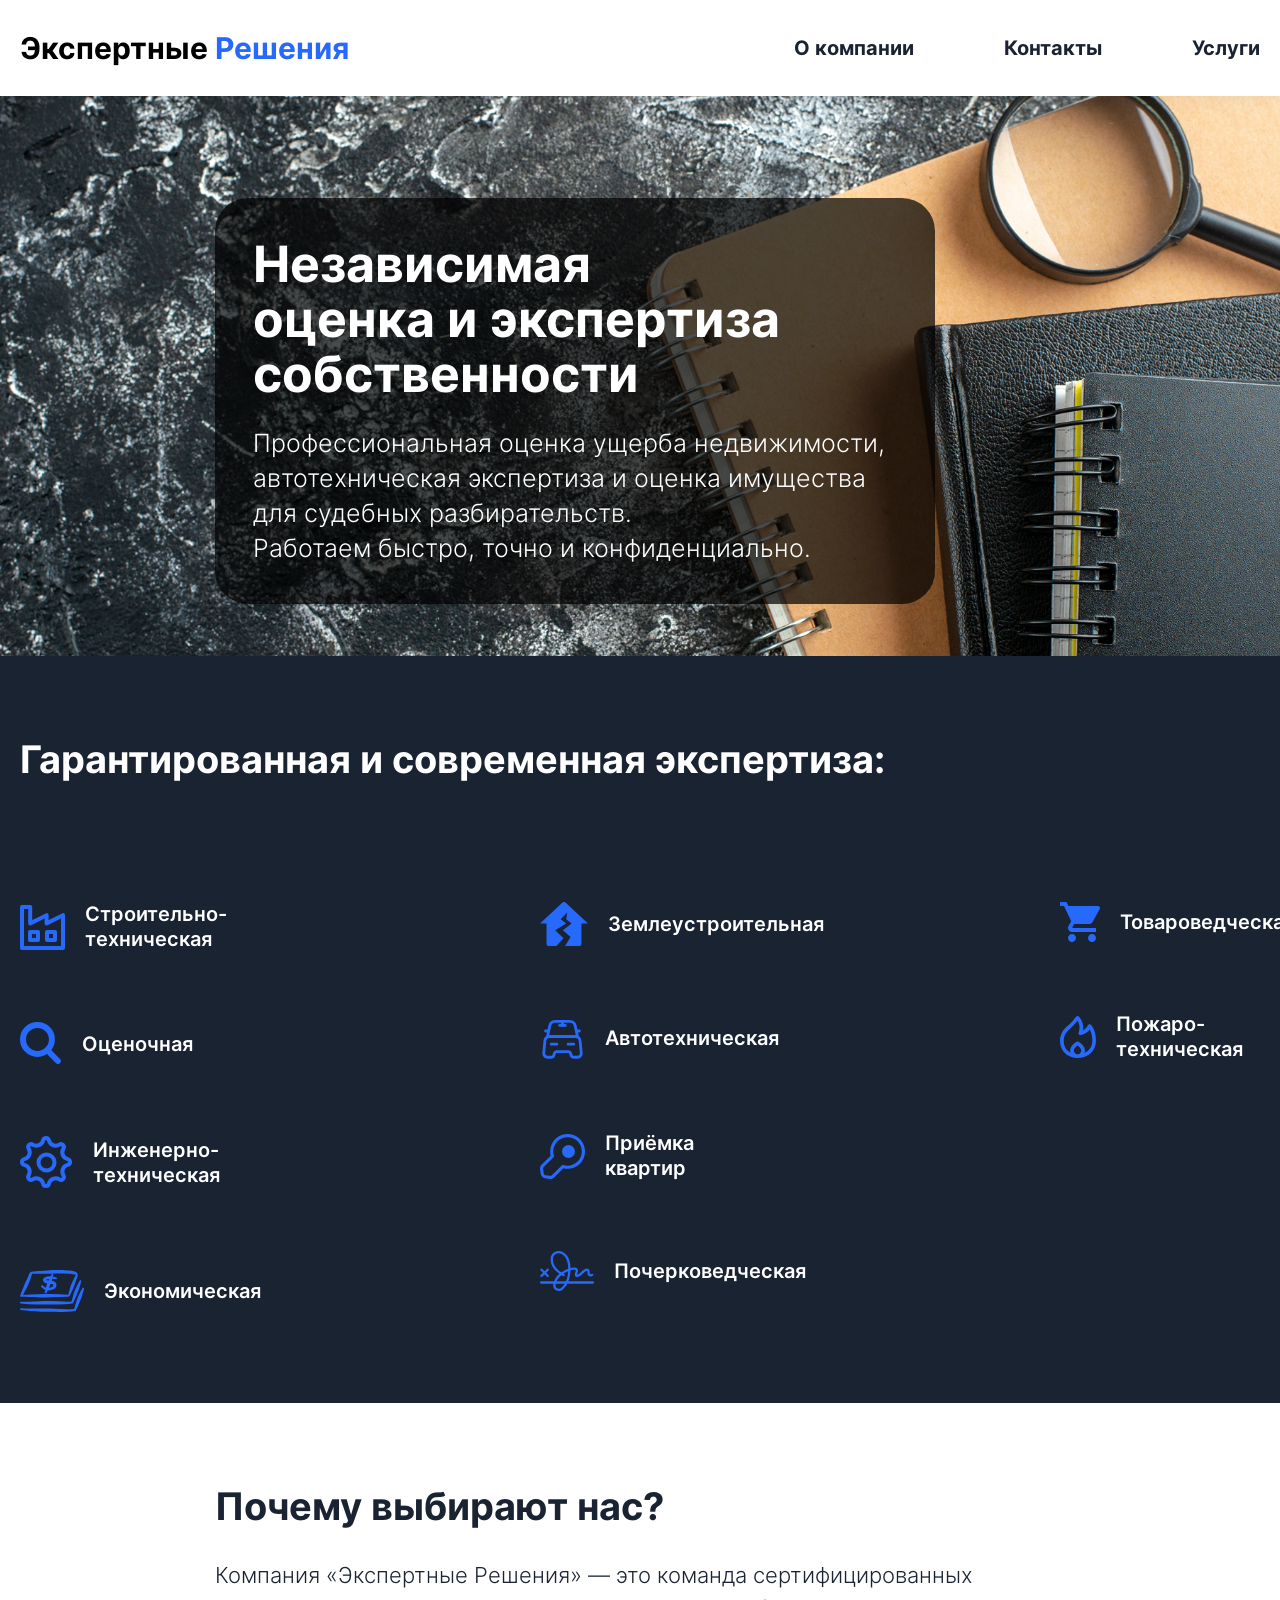
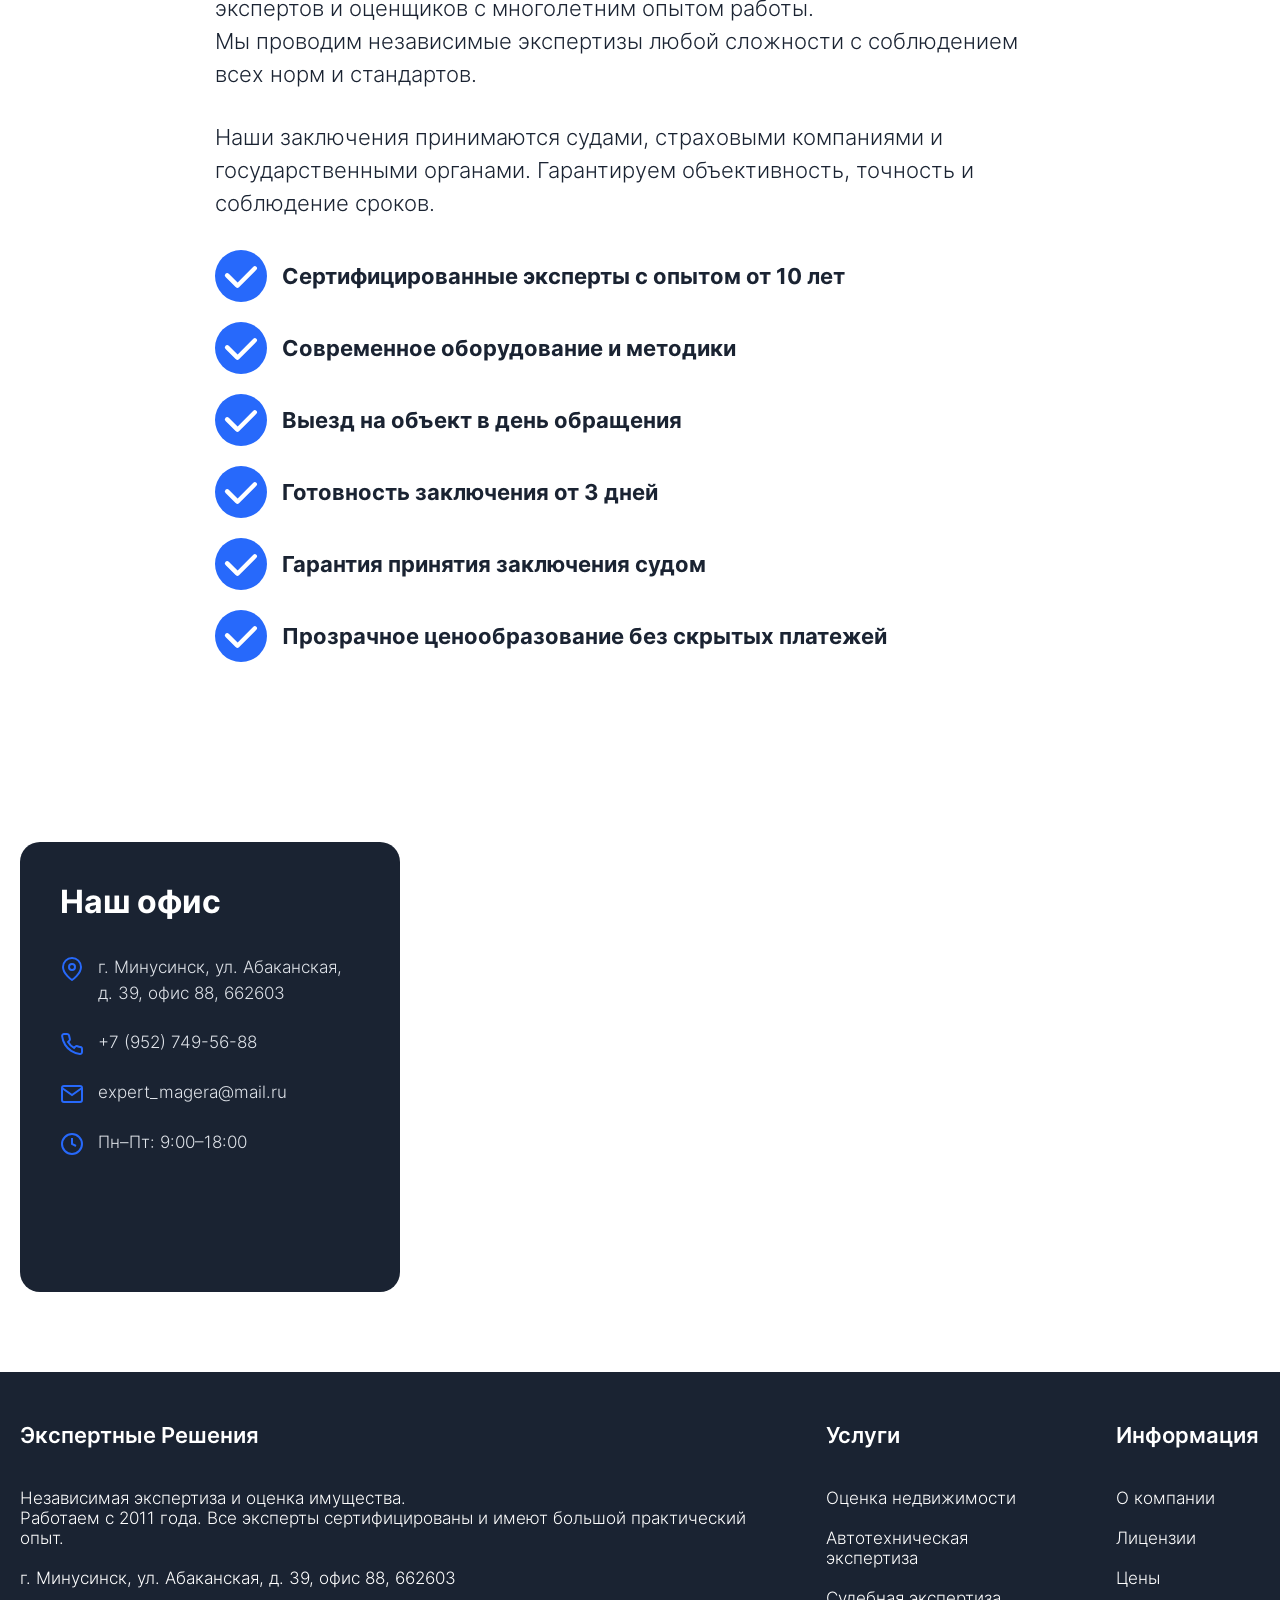
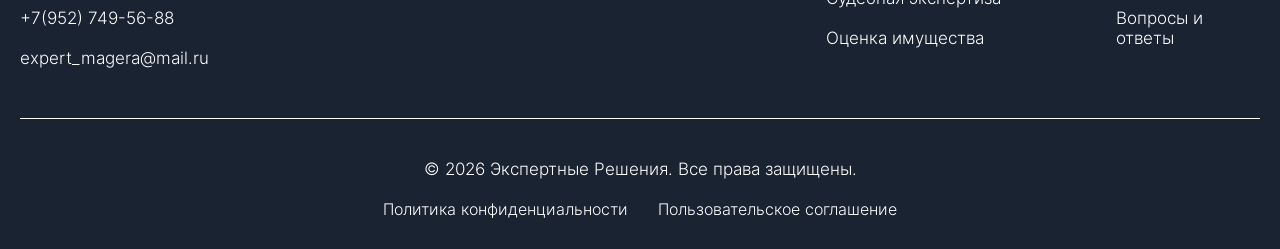
==== commit dd10053f: "Add files via upload" ====
--- a/index.html
+++ b/index.html
@@ -14,43 +14,24 @@
             <a href="index.html" class="logo">Экспертные<span style="color: #2769FB;"> Решения</span></a>
             
             <!-- Кнопка мобильного меню -->
-            <button class="mobile-menu-toggle" id="mobileMenuToggle">
-                <span></span>
-                <span></span>
-                <span></span>
+            <button class="mobile-menu-toggle" id="mobileMenuToggle" aria-label="Открыть меню">
+                <span class="burger-line"></span>
+                <span class="burger-line"></span>
+                <span class="burger-line"></span>
             </button>
             
             <nav class="links" id="mobileMenu">
                 <ul class="linki">
-                    <li class="linki_item"><a href="catalog.html" class="linki_txt">Услуги</a></li>
                     <li class="linki_item"><a href="#info" class="linki_txt">О компании</a></li>
-                    <li class="linki_item"><a href="#" class="linki_txt">Отзывы</a></li>
                     <li class="linki_item"><a href="#contact" class="linki_txt">Контакты</a></li>
+                    <li class="linki_item"><a href="#uslugi" class="linki_txt">Услуги</a></li>
                 </ul>
             </nav>
-            
-            <div class="buttons">
-                <button class="theme" id="themeToggle">
-                    <svg class="icon-sun" width="24" height="24" viewBox="0 0 24 24" fill="none" stroke="currentColor" stroke-width="2" stroke-linecap="round" stroke-linejoin="round">
-                        <circle cx="12" cy="12" r="5"/>
-                        <line x1="12" y1="1" x2="12" y2="3"/>
-                        <line x1="12" y1="21" x2="12" y2="23"/>
-                        <line x1="4.22" y1="4.22" x2="5.64" y2="5.64"/>
-                        <line x1="18.36" y1="18.36" x2="19.78" y2="19.78"/>
-                        <line x1="1" y1="12" x2="3" y2="12"/>
-                        <line x1="21" y1="12" x2="23" y2="12"/>
-                        <line x1="4.22" y1="19.78" x2="5.64" y2="18.36"/>
-                        <line x1="18.36" y1="5.64" x2="19.78" y2="4.22"/>
-                    </svg>
-                    <svg class="icon-moon" style="display: none;" width="24" height="24" viewBox="0 0 24 24" fill="none" stroke="currentColor" stroke-width="2" stroke-linecap="round" stroke-linejoin="round">
-                        <path d="M21 12.79A9 9 0 1 1 11.21 3 7 7 0 0 0 21 12.79z"/>
-                    </svg>
-                </button>
-                <a href="login.html" class="join">Войти</a>
-                <button class="podat podatu">Подать заявку</button>
-            </div>
-        </div>
-    </div>
+        </div>
+    </div>
+
+    <!-- Оверлей для мобильного меню -->
+    <div class="menu-overlay" id="menuOverlay"></div>
 
     <!-- ===== HERO ===== -->
     <div class="hero">
@@ -62,16 +43,12 @@
             <h2 class="blurH2">Профессиональная оценка ущерба недвижимости,<br>
             автотехническая экспертиза и оценка имущества<br>
             для судебных разбирательств.<br>
-            Работаем быстро, точно и конфиденциально.</h2>i
-            <div class="buttons_blur">
-                <button class="podat podatu">Подать заявку</button>
-                <a href="catalog.html"><button class="uslugi">Наши услуги</button></a>
-            </div>
+            Работаем быстро, точно и конфиденциально.</h2>
         </div>
     </div>
 
     <!-- ===== УСЛУГИ ===== -->
-    <div class="plusi">
+    <div class="plusi" id="uslugi">
         <div class="container">
             <h2 class="plusi_tittle">Гарантированная и современная экспертиза:</h2>
             <div class="columns">
@@ -227,12 +204,33 @@
         </div>
     </div>
 
-    <!-- ===== НУЖНА ЭКСПЕРТИЗА ===== -->
-    <div class="need">
-        <h2 class="need_h2">Нужна экспертиза?</h2>
-        <p class="need_p">Оставьте заявку прямо сейчас и получите бесплатную<br>консультацию эксперта в течение часа</p>
-        <button class="need_btn podatu">Подать заявку</button>
-    </div>
+    <!-- КАРТА -->
+    <section class="map-section" id="contact">
+        <div class="map-container">
+            <div class="map-info">
+                <h2 class="map-title">Наш офис</h2>
+                <div class="map-address">
+                    <svg width="24" height="24" viewBox="0 0 24 24" fill="none" stroke="#2769FB" stroke-width="2"><path d="M21 10c0 7-9 13-9 13s-9-6-9-13a9 9 0 0 1 18 0z"></path><circle cx="12" cy="10" r="3"></circle></svg>
+                    <p>г. Минусинск, ул. Абаканская, д. 39, офис 88, 662603</p>
+                </div>
+                <div class="map-phone">
+                    <svg width="24" height="24" viewBox="0 0 24 24" fill="none" stroke="#2769FB" stroke-width="2"><path d="M22 16.92v3a2 2 0 0 1-2.18 2 19.79 19.79 0 0 1-8.63-3.07 19.5 19.5 0 0 1-6-6 19.79 19.79 0 0 1-3.07-8.67A2 2 0 0 1 4.11 2h3a2 2 0 0 1 2 1.72 12.84 12.84 0 0 0 .7 2.81 2 2 0 0 1-.45 2.11L8.09 9.91a16 16 0 0 0 6 6l1.27-1.27a2 2 0 0 1 2.11-.45 12.84 12.84 0 0 0 2.81.7A2 2 0 0 1 22 16.92z"></path></svg>
+                    <p>+7 (952) 749-56-88</p>
+                </div>
+                <div class="map-email">
+                    <svg width="24" height="24" viewBox="0 0 24 24" fill="none" stroke="#2769FB" stroke-width="2"><path d="M4 4h16c1.1 0 2 .9 2 2v12c0 1.1-.9 2-2 2H4c-1.1 0-2-.9-2-2V6c0-1.1.9-2 2-2z"></path><polyline points="22,6 12,13 2,6"></polyline></svg>
+                    <p>expert_magera@mail.ru</p>
+                </div>
+                <div class="map-hours">
+                    <svg width="24" height="24" viewBox="0 0 24 24" fill="none" stroke="#2769FB" stroke-width="2"><circle cx="12" cy="12" r="10"></circle><polyline points="12 6 12 12 16 14"></polyline></svg>
+                    <p>Пн–Пт: 9:00–18:00</p>
+                </div>
+            </div>
+            <div class="map-frame">
+                <iframe src="https://yandex.ru/map-widget/v1/?ll=91.674925%2C53.692770&z=17&pt=91.674925,53.692770,pm2rdm" width="100%" height="100%" frameborder="0" allowfullscreen="true" style="border-radius: 20px;"></iframe>
+            </div>
+        </div>
+    </section>
 
     <!-- ===== ФУТЕР ===== -->
     <footer class="footer">
@@ -243,7 +241,7 @@
                     <p class="footer_p">Независимая экспертиза и оценка имущества.<br>
                     Работаем с 2011 года. Все эксперты сертифицированы и имеют большой практический опыт.</p>
                     <p class="footer_p">г. Минусинск, ул. Абаканская, д. 39, офис 88, 662603</p>
-                    <p id="contact" class="footer_p">+7(952) 749-56-88</p>
+                    <p class="footer_p">+7(952) 749-56-88</p>
                     <p class="footer_p"><a href="mailto:expert_magera@mail.ru" class="footer_link">expert_magera@mail.ru</a></p>
                 </div>
                 <div class="footer_column">
@@ -307,90 +305,48 @@
     </div>
 
     <script>
-    // ===== МОБИЛЬНОЕ МЕНЮ =====
-    const mobileMenuToggle = document.getElementById('mobileMenuToggle');
-    const mobileMenu = document.getElementById('mobileMenu');
-    
-    if (mobileMenuToggle) {
-        mobileMenuToggle.addEventListener('click', function() {
-            this.classList.toggle('active');
+        // Мобильное меню
+        const menuToggle = document.getElementById('mobileMenuToggle');
+        const mobileMenu = document.getElementById('mobileMenu');
+        const menuOverlay = document.getElementById('menuOverlay');
+        const menuLinks = document.querySelectorAll('.linki_txt');
+
+        function toggleMenu() {
+            menuToggle.classList.toggle('active');
             mobileMenu.classList.toggle('active');
+            menuOverlay.classList.toggle('active');
+            document.body.classList.toggle('no-scroll');
+        }
+
+        function closeMenu() {
+            menuToggle.classList.remove('active');
+            mobileMenu.classList.remove('active');
+            menuOverlay.classList.remove('active');
+            document.body.classList.remove('no-scroll');
+        }
+
+        menuToggle.addEventListener('click', toggleMenu);
+        menuOverlay.addEventListener('click', closeMenu);
+
+        menuLinks.forEach(link => {
+            link.addEventListener('click', closeMenu);
         });
-    }
-
-    // ===== ПЕРЕКЛЮЧЕНИЕ ТЕМЫ =====
-    const themeToggle = document.getElementById('themeToggle');
-    const iconSun = document.querySelector('.icon-sun');
-    const iconMoon = document.querySelector('.icon-moon');
-    const body = document.body;
-
-    if (localStorage.getItem('theme') === 'dark') {
-        body.classList.add('dark-theme');
-        iconSun.style.display = 'none';
-        iconMoon.style.display = 'block';
-    }
-
-    themeToggle.addEventListener('click', function() {
-        body.classList.toggle('dark-theme');
-        if (body.classList.contains('dark-theme')) {
-            localStorage.setItem('theme', 'dark');
-            iconSun.style.display = 'none';
-            iconMoon.style.display = 'block';
-        } else {
-            localStorage.setItem('theme', 'light');
-            iconSun.style.display = 'block';
-            iconMoon.style.display = 'none';
-        }
-    });
-
-    // ===== МОДАЛЬНОЕ ОКНО =====
-    const modal = document.getElementById('applicationModal');
-    const modalClose = document.getElementById('modalClose');
-    const applicationButtons = document.querySelectorAll('.podatu');
-    const applicationForm = document.getElementById('applicationForm');
-
-    applicationButtons.forEach(button => {
-        button.addEventListener('click', function(e) {
-            e.preventDefault();
-            modal.style.display = 'flex';
-            document.body.style.overflow = 'hidden';
+
+        // Модальное окно
+        const modal = document.getElementById('applicationModal');
+        const modalClose = document.getElementById('modalClose');
+
+        modalClose.addEventListener('click', function() {
+            modal.style.display = 'none';
+            document.body.classList.remove('no-scroll');
         });
-    });
-
-    modalClose.addEventListener('click', function() {
-        modal.style.display = 'none';
-        document.body.style.overflow = '';
-    });
-
-    window.addEventListener('click', function(e) {
-        if (e.target === modal) {
-            modal.style.display = 'none';
-            document.body.style.overflow = '';
-        }
-    });
-
-    const phoneInput = document.getElementById('modal_phone');
-    phoneInput.addEventListener('input', function(e) {
-        let value = e.target.value.replace(/\D/g, '');
-        if (value.length > 0) {
-            if (value[0] === '7' || value[0] === '8') value = value.substring(1);
-            let formattedValue = '+7';
-            if (value.length > 0) formattedValue += ' (' + value.substring(0, 3);
-            if (value.length >= 3) formattedValue += ') ' + value.substring(3, 6);
-            if (value.length >= 6) formattedValue += '-' + value.substring(6, 8);
-            if (value.length >= 8) formattedValue += '-' + value.substring(8, 10);
-            e.target.value = formattedValue;
-        }
-    });
-
-    applicationForm.addEventListener('submit', function(e) {
-        e.preventDefault();
-        alert('Заявка успешно отправлена! Мы свяжемся с вами в ближайшее время.');
-        applicationForm.reset();
-        modal.style.display = 'none';
-        document.body.style.overflow = '';
-    });
+
+        modal.addEventListener('click', function(e) {
+            if (e.target === modal) {
+                modal.style.display = 'none';
+                document.body.classList.remove('no-scroll');
+            }
+        });
     </script>
-
 </body>
 </html>
--- a/index.css
+++ b/index.css
@@ -32,11 +32,11 @@
 html, body {
     overflow-x: hidden;
     font-family: 'InterRegular', sans-serif;
-}
-
-body {
-    background-color: #fff;
-    transition: background-color 0.3s ease;
+    background-color: white;
+}
+
+body.no-scroll {
+    overflow: hidden;
 }
 
 .container {
@@ -52,7 +52,7 @@
     position: sticky;
     top: 0;
     z-index: 900;
-    box-shadow: 0 1px 0 rgba(0,0,0,0.06);
+    box-shadow: 0 2px 20px rgba(0, 0, 0, 0.06);
 }
 
 .shapka .container {
@@ -79,14 +79,14 @@
 .links {
     flex: 1;
     display: flex;
-    justify-content: center;
+    justify-content: flex-end;
 }
 
 .linki {
     display: flex;
     justify-content: center;
     align-items: center;
-    gap: 44px;
+    gap: 90px;
     list-style: none;
     flex-wrap: nowrap;
 }
@@ -109,95 +109,95 @@
     color: #2769FB;
 }
 
-.buttons {
-    display: flex;
-    align-items: center;
-    gap: 24px;
-    flex-shrink: 0;
-}
-
+/* ===== БУРГЕР-МЕНЮ ===== */
 .mobile-menu-toggle {
     display: none;
     flex-direction: column;
-    gap: 5px;
-    background: none;
+    justify-content: center;
+    align-items: center;
+    width: 48px;
+    height: 48px;
+    background: linear-gradient(135deg, #2769FB 0%, #1a5ae0 100%);
     border: none;
+    border-radius: 12px;
     cursor: pointer;
-    padding: 5px;
+    padding: 0;
     z-index: 1002;
     flex-shrink: 0;
-}
-
-.mobile-menu-toggle span {
+    position: relative;
+    box-shadow: 0 4px 15px rgba(39, 105, 251, 0.3);
+    transition: all 0.3s cubic-bezier(0.4, 0, 0.2, 1);
+}
+
+.mobile-menu-toggle:hover {
+    transform: scale(1.05);
+    box-shadow: 0 6px 20px rgba(39, 105, 251, 0.4);
+}
+
+.mobile-menu-toggle:active {
+    transform: scale(0.95);
+}
+
+.burger-line {
     display: block;
-    width: 25px;
-    height: 3px;
-    background-color: #1A2332;
-    transition: all 0.3s ease;
+    width: 22px;
+    height: 2.5px;
+    background-color: white;
     border-radius: 3px;
-}
-
-.mobile-menu-toggle.active span:nth-child(1) {
-    transform: rotate(45deg) translate(5px, 5px);
-}
-
-.mobile-menu-toggle.active span:nth-child(2) {
+    transition: all 0.4s cubic-bezier(0.68, -0.55, 0.265, 1.55);
+    position: absolute;
+}
+
+.burger-line:nth-child(1) {
+    transform: translateY(-7px);
+}
+
+.burger-line:nth-child(2) {
+    transform: translateY(0);
+}
+
+.burger-line:nth-child(3) {
+    transform: translateY(7px);
+}
+
+/* Анимация бургера в крестик */
+.mobile-menu-toggle.active .burger-line:nth-child(1) {
+    transform: translateY(0) rotate(45deg);
+}
+
+.mobile-menu-toggle.active .burger-line:nth-child(2) {
     opacity: 0;
-}
-
-.mobile-menu-toggle.active span:nth-child(3) {
-    transform: rotate(-45deg) translate(7px, -6px);
-}
-
-.theme {
-    border: none;
-    background-color: transparent;
-    cursor: pointer;
-    display: flex;
-    align-items: center;
-    justify-content: center;
-    padding: 8px;
-    border-radius: 8px;
-}
-
-.theme svg {
-    color: #1A2332;
-    width: 24px;
-    height: 24px;
-}
-
-.join {
-    font-family: 'InterSemi';
-    background-color: #B1D2FF;
-    width: 148px;
-    height: 55px;
-    font-size: 18px;
-    border: 2px solid #7B98BF;
-    border-radius: 8px;
-    color: #1A2332;
-    text-decoration: none;
-    display: flex;
-    align-items: center;
-    justify-content: center;
-    cursor: pointer;
-}
-
-.podat,
-.podatu {
-    font-family: 'InterSemi';
-    background-color: #2769FB;
-    width: 230px;
-    height: 55px;
-    font-size: 18px;
-    border-radius: 8px;
-    border: none;
-    color: white;
-    padding: 0 5px;
-    cursor: pointer;
-}
-
-.podatu {
-    font-size: 24px;
+    transform: translateX(-20px);
+}
+
+.mobile-menu-toggle.active .burger-line:nth-child(3) {
+    transform: translateY(0) rotate(-45deg);
+}
+
+.mobile-menu-toggle.active {
+    background: linear-gradient(135deg, #ff4757 0%, #ff3838 100%);
+    box-shadow: 0 4px 15px rgba(255, 71, 87, 0.3);
+}
+
+/* Оверлей для мобильного меню */
+.menu-overlay {
+    display: none;
+    position: fixed;
+    top: 0;
+    left: 0;
+    width: 100%;
+    height: 100%;
+    background-color: rgba(0, 0, 0, 0.5);
+    z-index: 998;
+    opacity: 0;
+    transition: opacity 0.3s ease;
+    backdrop-filter: blur(5px);
+    -webkit-backdrop-filter: blur(5px);
+}
+
+.menu-overlay.active {
+    display: block;
+    opacity: 1;
 }
 
 /* ===== HERO ===== */
@@ -255,24 +255,6 @@
     max-width: 100%;
 }
 
-.buttons_blur {
-    display: flex;
-    gap: 20px;
-    flex-wrap: wrap;
-}
-
-.uslugi {
-    font-family: 'InterSemi';
-    background-color: #B1D2FF;
-    width: fit-content;
-    padding: 0 20px;
-    height: 55px;
-    font-size: 24px;
-    border: 2px solid #7B98BF;
-    border-radius: 8px;
-    color: #1A2332;
-}
-
 /* ===== УСЛУГИ ===== */
 .plusi {
     display: flex;
@@ -371,44 +353,78 @@
     line-height: 1.4;
 }
 
-/* ===== НУЖНА ЭКСПЕРТИЗА ===== */
-.need {
+/* ===== КАРТА ===== */
+.map-section {
+    padding: 80px 20px;
+    background-color: #ffffff;
+}
+
+.map-container {
+    max-width: 1460px;
+    margin: 0 auto;
+    display: flex;
+    gap: 40px;
+    align-items: stretch;
+}
+
+.map-info {
+    flex: 0 0 380px;
     display: flex;
     flex-direction: column;
-    justify-content: center;
-    align-items: center;
-    background-color: #2769FB;
-    gap: 40px;
-    padding-top: 80px;
-    padding-bottom: 80px;
-    padding-left: 20px;
-    padding-right: 20px;
-    text-align: center;
-}
-
-.need_h2 {
+    gap: 24px;
+    padding: 40px;
+    background-color: #1A2332;
+    border-radius: 20px;
+    color: white;
+}
+
+.map-title {
     font-family: 'InterBold';
+    font-size: 32px;
     color: white;
-    font-size: 38px;
-}
-
-.need_p {
-    font-family: 'InterSemi';
-    color: white;
-    font-size: 22px;
+    margin-bottom: 10px;
+}
+
+.map-address,
+.map-phone,
+.map-email,
+.map-hours {
+    display: flex;
+    align-items: flex-start;
+    gap: 14px;
+}
+
+.map-address svg,
+.map-phone svg,
+.map-email svg,
+.map-hours svg {
+    flex-shrink: 0;
+    margin-top: 2px;
+}
+
+.map-address p,
+.map-phone p,
+.map-email p,
+.map-hours p {
+    font-family: 'InterRegular';
+    font-size: 17px;
+    color: #e0e4ea;
     line-height: 1.5;
-}
-
-.need_btn {
+    margin: 0;
+}
+
+.map-frame {
+    flex: 1;
+    min-height: 450px;
+    border-radius: 20px;
+    overflow: hidden;
+}
+
+.map-frame iframe {
+    width: 100%;
+    height: 100%;
     border: none;
-    background-color: white;
-    font-family: 'InterSemi';
-    color: #2769FB;
-    font-size: 22px;
-    padding: 16px 40px;
-    border-radius: 8px;
-    white-space: nowrap;
-    cursor: pointer;
+    border-radius: 20px;
 }
 
 /* ===== ФУТЕР ===== */
@@ -557,112 +573,40 @@
     cursor: pointer;
 }
 
-/* ===== ТЁМНАЯ ТЕМА ===== */
-.dark-theme {
-    background-color: #0d1117;
-}
-
-.dark-theme .shapka {
-    background-color: #1A2332;
-}
-
-.dark-theme .logo {
-    color: white;
-}
-
-.dark-theme .linki_txt {
-    color: #e0e4ea;
-}
-
-.dark-theme .theme svg {
-    color: white;
-}
-
-.dark-theme .join {
-    background-color: #2769FB;
-    color: white;
-    border-color: #2769FB;
-}
-
-.dark-theme .backblur {
-    background-color: rgba(0, 0, 0, 0.85);
-}
-
-.dark-theme .why {
-    background-color: #0d1117;
-}
-
-.dark-theme .why_tittle,
-.dark-theme .why_p,
-.dark-theme .why_h3_h3 {
-    color: #ffffff;
-}
-
-.dark-theme .footer {
-    background-color: #0d1117;
-}
-
-.dark-theme .modal_content {
-    background-color: #1A2332;
-}
-
-.dark-theme .modal_close {
-    color: #e0e4ea;
-}
-
-.dark-theme .modal_title {
-    color: white;
-}
-
-.dark-theme .modal_label {
-    color: #e0e4ea;
-}
-
-.dark-theme .modal_select,
-.dark-theme .modal_input {
-    background-color: #2d2d2d;
-    border-color: #4a4a4a;
-    color: white;
-}
-
-.dark-theme .need {
-    background-color: #1e56d1;
-}
-
-.dark-theme .need_btn {
-    background-color: white;
-    color: #1e56d1;
-}
-
-.dark-theme .mobile-menu-toggle span {
-    background-color: white;
-}
 
 /* ===== АДАПТИВ ===== */
+
+/* Планшеты */
+@media (max-width: 1200px) {
+    .plusi .container {
+        padding-right: 40px;
+    }
+
+    .columns {
+        gap: 60px;
+    }
+
+    .why {
+        padding-left: 40px;
+    }
+}
+
 @media (max-width: 1024px) {
+    .shapka .container {
+        min-height: 80px;
+    }
+
     .logo,
     .logo span {
         font-size: 26px;
     }
 
     .linki {
-        gap: 24px;
+        gap: 40px;
     }
 
     .linki_txt {
         font-size: 17px;
-    }
-
-    .join {
-        width: 110px;
-        height: 45px;
-        font-size: 15px;
-    }
-
-    .podat {
-        width: 170px;
-        height: 45px;
-        font-size: 16px;
     }
 
     .slider {
@@ -675,8 +619,7 @@
     }
 
     .plusi_tittle,
-    .why_tittle,
-    .need_h2 {
+    .why_tittle {
         font-size: 32px;
     }
 
@@ -699,39 +642,43 @@
     .why_h3_h3 {
         font-size: 20px;
     }
-}
-
-/* ✅ ИСПРАВЛЕНО: Мобильное меню теперь выезжает справа на всю высоту */
-@media (max-width: 768px) {
-    .shapka .container {
-        min-height: 78px;
-    }
-
+
+    .map-container {
+        flex-direction: column;
+    }
+
+    .map-info {
+        flex: none;
+        padding: 30px;
+    }
+
+    .map-frame {
+        min-height: 350px;
+    }
+}
+
+/* Планшеты вертикальные и большие телефоны */
+@media (max-width: 900px) {
     .mobile-menu-toggle {
         display: flex;
-        order: 2;
-    }
-
-    .logo {
-        order: 1;
-        font-size: 24px;
-    }
-
-    .buttons {
-        display: none;
     }
 
     .links {
         position: fixed;
         top: 0;
-        right: -100%;
-        width: 280px;
+        right: -320px;
+        width: 300px;
         height: 100vh;
-        background-color: white;
-        transition: right 0.3s ease;
-        z-index: 1000;
-        padding: 100px 30px 30px;
-        box-shadow: -5px 0 15px rgba(0, 0, 0, 0.1);
+        height: 100dvh;
+        background: linear-gradient(180deg, #ffffff 0%, #f8f9ff 100%);
+        transition: right 0.4s cubic-bezier(0.4, 0, 0.2, 1);
+        z-index: 1001;
+        padding: 100px 30px 40px;
+        box-shadow: -10px 0 40px rgba(0, 0, 0, 0.15);
+        overflow-y: auto;
+        justify-content: flex-start;
+        backdrop-filter: none;
+        -webkit-backdrop-filter: none;
     }
 
     .links.active {
@@ -740,12 +687,87 @@
 
     .linki {
         flex-direction: column;
-        gap: 18px;
-        align-items: flex-start;
+        gap: 0;
+        align-items: stretch;
+        width: 100%;
+    }
+
+    .linki_item {
+        width: 100%;
+        border-bottom: 1px solid rgba(39, 105, 251, 0.1);
+    }
+
+    .linki_item:last-child {
+        border-bottom: none;
     }
 
     .linki_txt {
-        font-size: 20px;
+        display: block;
+        font-size: 18px;
+        padding: 18px 10px;
+        width: 100%;
+        position: relative;
+        transition: all 0.3s ease;
+    }
+
+    .linki_txt::after {
+        content: '';
+        position: absolute;
+        left: 0;
+        bottom: 0;
+        width: 0;
+        height: 2px;
+        background: linear-gradient(90deg, #2769FB, transparent);
+        transition: width 0.3s ease;
+    }
+
+    .linki_txt:hover::after {
+        width: 100%;
+    }
+
+    .linki_txt:hover {
+        color: #2769FB;
+        padding-left: 20px;
+    }
+}
+
+/* Телефоны */
+@media (max-width: 768px) {
+    .shapka .container {
+        min-height: 70px;
+    }
+
+    .logo {
+        font-size: 22px;
+    }
+
+    .logo span {
+        font-size: 22px;
+    }
+
+    .links {
+        width: 280px;
+        right: -300px;
+        padding: 90px 24px 30px;
+    }
+
+    .mobile-menu-toggle {
+        width: 44px;
+        height: 44px;
+        border-radius: 10px;
+    }
+
+    .burger-line {
+        width: 20px;
+        height: 2px;
+    }
+
+    .burger-line:nth-child(1) {
+        transform: translateY(-6px);
+    }
+
+    .burger-line:nth-child(3) {
+        transform: translateY(6px);
     }
 
     .slider {
@@ -771,18 +793,6 @@
         font-size: 16px;
     }
 
-    .buttons_blur {
-        flex-direction: column;
-        gap: 12px;
-    }
-
-    .podat,
-    .uslugi {
-        width: 100%;
-        height: 55px;
-        font-size: 18px;
-    }
-
     .plusi {
         padding-top: 60px;
         padding-bottom: 60px;
@@ -834,24 +844,6 @@
         font-size: 17px;
     }
 
-    .need {
-        padding-top: 50px;
-        padding-bottom: 50px;
-        gap: 24px;
-        padding-left: 20px;
-        padding-right: 20px;
-        align-items: center;
-        text-align: center;
-    }
-
-    .need_h2 {
-        font-size: 28px;
-    }
-
-    .need_p {
-        font-size: 17px;
-    }
-
     .footer_top {
         flex-direction: column;
         gap: 0;
@@ -870,26 +862,71 @@
     .modal_title {
         font-size: 26px;
     }
-}
-
+
+    .map-section {
+        padding: 50px 16px;
+    }
+
+    .map-container {
+        gap: 20px;
+    }
+
+    .map-info {
+        padding: 24px;
+        gap: 18px;
+    }
+
+    .map-title {
+        font-size: 26px;
+    }
+
+    .map-address p,
+    .map-phone p,
+    .map-email p,
+    .map-hours p {
+        font-size: 15px;
+    }
+
+    .map-frame {
+        min-height: 280px;
+    }
+}
+
+/* Маленькие телефоны */
 @media (max-width: 480px) {
+    .shapka .container {
+        min-height: 64px;
+        gap: 12px;
+    }
+
     .logo,
     .logo span {
-        font-size: 20px;
-    }
-
-    .mobile-menu-toggle {
-        gap: 4px;
-    }
-
-    .mobile-menu-toggle span {
-        width: 22px;
-        height: 3px;
+        font-size: 18px;
     }
 
     .links {
         width: 100%;
         right: -100%;
+        padding: 80px 20px 30px;
+    }
+
+    .mobile-menu-toggle {
+        width: 40px;
+        height: 40px;
+        border-radius: 8px;
+    }
+
+    .burger-line {
+        width: 18px;
+        height: 2px;
+    }
+
+    .burger-line:nth-child(1) {
+        transform: translateY(-5px);
+    }
+
+    .burger-line:nth-child(3) {
+        transform: translateY(5px);
     }
 
     .slider {
@@ -916,8 +953,7 @@
     }
 
     .plusi_tittle,
-    .why_tittle,
-    .need_h2 {
+    .why_tittle {
         font-size: 24px;
     }
 
@@ -931,15 +967,6 @@
 
     .why_h3_h3 {
         font-size: 15px;
-    }
-
-    .need_p {
-        font-size: 15px;
-    }
-
-    .need_btn {
-        font-size: 16px;
-        padding: 14px 24px;
     }
 
     .modal_content {
@@ -959,4 +986,34 @@
     .footer_group {
         gap: 14px;
     }
-}
+
+    .linki_txt {
+        font-size: 16px;
+        padding: 16px 8px;
+    }
+}
+
+/* Очень маленькие экраны */
+@media (max-width: 360px) {
+    .logo,
+    .logo span {
+        font-size: 16px;
+    }
+
+    .mobile-menu-toggle {
+        width: 38px;
+        height: 38px;
+    }
+
+    .burger-line {
+        width: 16px;
+    }
+
+    .blurH1 {
+        font-size: 20px;
+    }
+
+    .blurH2 {
+        font-size: 13px;
+    }
+}
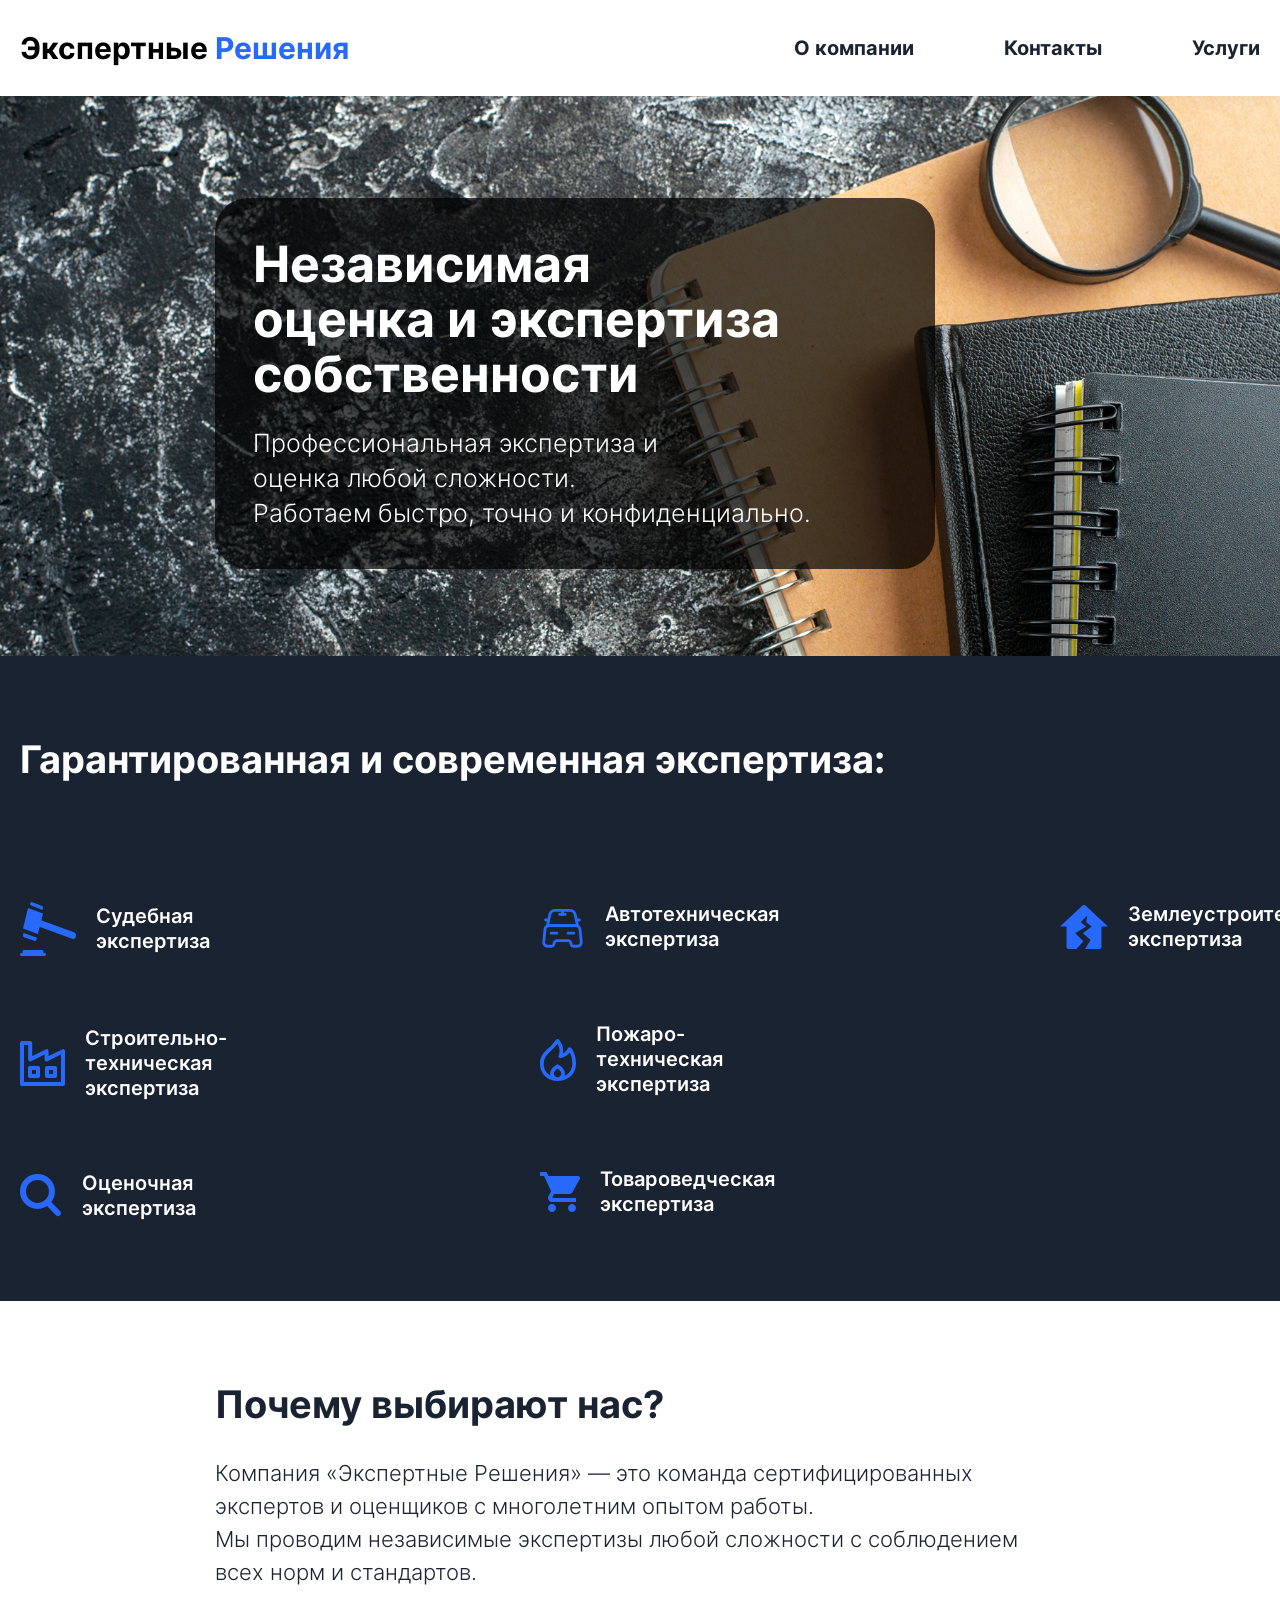
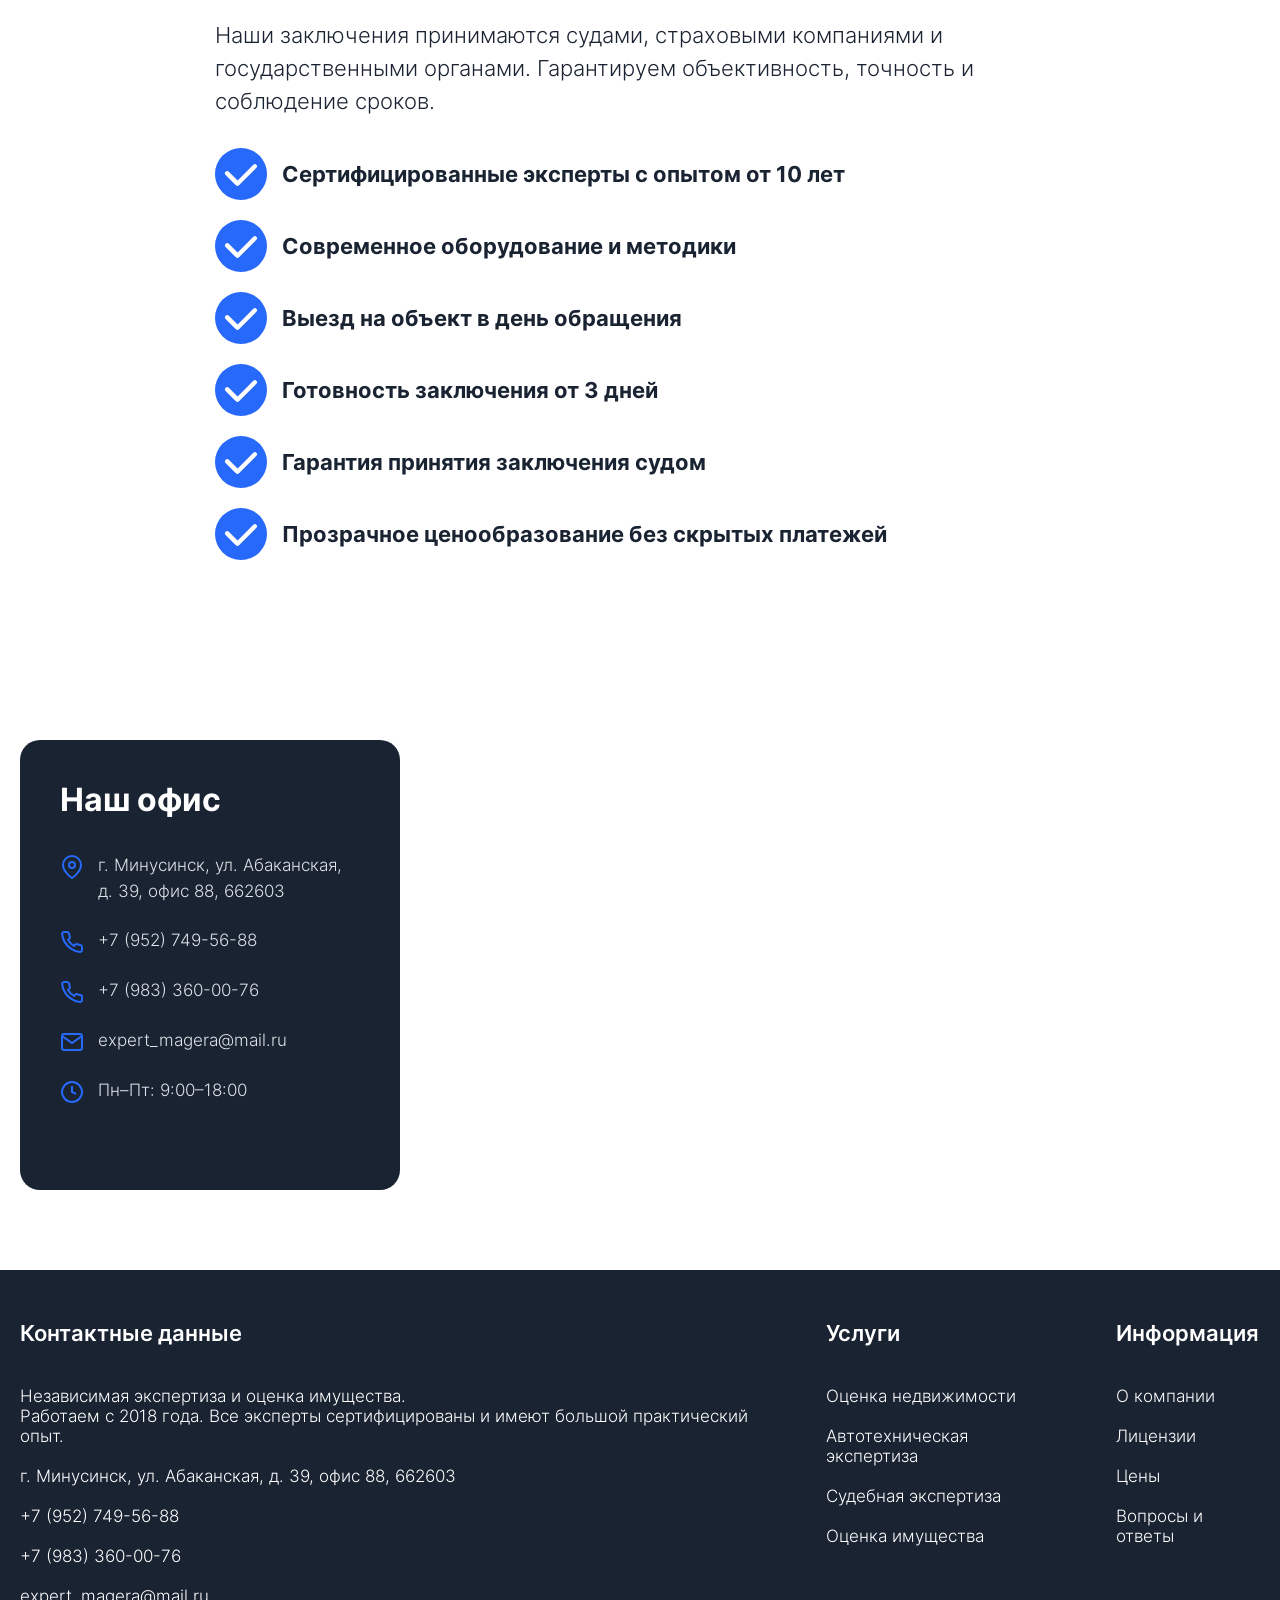
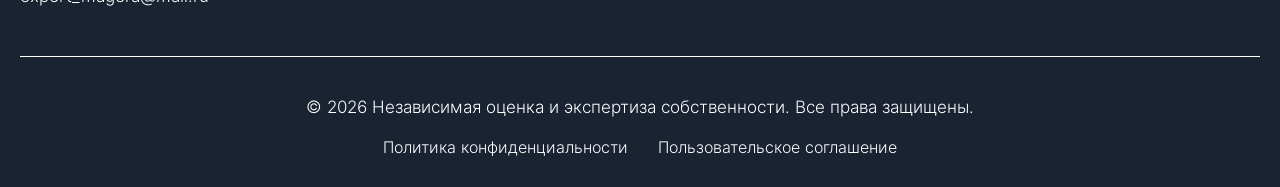
==== commit f4871722: "Add files via upload" ====
--- a/index.html
+++ b/index.html
@@ -40,9 +40,8 @@
         </div>
         <div class="backblur">
             <h1 class="blurH1">Независимая<br>оценка и экспертиза<br>собственности</h1>
-            <h2 class="blurH2">Профессиональная оценка ущерба недвижимости,<br>
-            автотехническая экспертиза и оценка имущества<br>
-            для судебных разбирательств.<br>
+            <h2 class="blurH2">Профессиональная экспертиза и<br>
+            оценка любой сложности.<br>
             Работаем быстро, точно и конфиденциально.</h2>
         </div>
     </div>
@@ -52,53 +51,42 @@
         <div class="container">
             <h2 class="plusi_tittle">Гарантированная и современная экспертиза:</h2>
             <div class="columns">
+                <!-- Колонка 1 -->
                 <div class="column">
+                    <!-- 1. Судебная экспертиза (Заглушка) -->
+                    <div class="column_object">
+                        <svg width="56" height="54" viewBox="0 0 56 54" fill="none" xmlns="http://www.w3.org/2000/svg">
+                        <path d="M56 32.8685C55.562 31.227 54.554 30.4932 53.2452 30.0168C42.7293 26.2189 32.2187 22.406 21.7133 18.5781C21.5708 18.5266 21.4389 18.4622 21.2542 18.3914L22.9482 11.4458L8.01344 6C6.33526 12.8426 4.67818 19.6145 3 26.4636L17.9348 31.9093L19.6446 24.9637C20.0457 25.0989 20.4309 25.2212 20.8109 25.3628L52.1212 36.7822C53.9735 37.4259 55.1926 36.6599 56 34.2525V32.8685Z" fill="#2769FB"/>
+                        <path d="M2.53979 51.0867C2.09563 51.0867 1.72718 51.0867 1.35873 51.0867C1.18627 51.0685 1.01246 51.0926 0.848369 51.1573C0.684281 51.2221 0.533531 51.3262 0.405701 51.4629C0.277871 51.5997 0.175777 51.7661 0.105927 51.9517C0.0360769 52.1372 0 52.3377 0 52.5404C0 52.7432 0.0360769 52.9437 0.105927 53.1292C0.175777 53.3147 0.277871 53.4811 0.405701 53.6179C0.533531 53.7546 0.684281 53.8587 0.848369 53.9235C1.01246 53.9883 1.18627 54.0123 1.35873 53.9941C1.52025 53.9941 1.67672 53.9941 1.83823 53.9941H24.1774C24.4236 53.998 24.6697 53.9842 24.9143 53.9527C25.2129 53.9136 25.4887 53.7471 25.689 53.4849C25.8893 53.2227 26 52.8833 26 52.5316C26 52.1798 25.8893 51.8404 25.689 51.5782C25.4887 51.316 25.2129 51.1495 24.9143 51.1104C24.4651 51.069 24.0058 51.1104 23.486 51.1104C23.486 50.5786 23.486 50.1295 23.486 49.6803C23.5037 49.4561 23.4792 49.2299 23.414 49.018C23.3488 48.806 23.2447 48.6134 23.1089 48.4539C22.9731 48.2943 22.8089 48.1717 22.6281 48.0946C22.4473 48.0176 22.2543 47.988 22.0626 48.008C16.0295 48.008 9.99798 48.008 3.96818 48.008C3.78177 47.9852 3.59335 48.0111 3.41652 48.0839C3.23969 48.1566 3.07886 48.2744 2.9456 48.4287C2.81235 48.583 2.71 48.77 2.64593 48.9763C2.58187 49.1825 2.55768 49.4028 2.57513 49.6213C2.5297 50.0822 2.53979 50.5313 2.53979 51.0867Z" fill="#2769FB"/>
+                        <path d="M17 35.6817L3.59176 31C3.35967 31.897 3.16653 32.807 3.01307 33.7267C2.91989 34.4127 3.33184 34.9043 4.03314 35.1558L11.2228 37.6653C12.3851 38.0711 13.5523 38.4827 14.7195 38.8771C14.8943 38.9662 15.0842 39.0078 15.2748 38.9988C15.4655 38.9899 15.6519 38.9306 15.82 38.8254C15.9881 38.7203 16.1335 38.5721 16.2453 38.3919C16.3571 38.2117 16.4324 38.0043 16.4654 37.7853C16.6518 37.1222 16.8136 36.4305 17 35.6817Z" fill="#2769FB"/>
+                        <path d="M10 3.04985L22.5257 8C22.6815 7.15884 22.8785 6.38424 22.9839 5.57939C23.0892 4.77454 22.6677 4.33883 22.0355 4.06651C20.8122 3.57028 19.589 3.09221 18.3703 2.60809L12.309 0.18748C11.1637 -0.266384 10.6964 0.0664508 10.3528 1.59749C10.2245 2.06951 10.1237 2.52337 10 3.04985Z" fill="#2769FB"/>
+                        </svg>
+                        <h2 class="column_txt">Судебная экспертиза</h2>
+                    </div>
+                    
+                    <!-- 2. Строительно-техническая -->
                     <div class="column_object">
                         <svg width="45" height="45" viewBox="0 0 45 45" fill="none" xmlns="http://www.w3.org/2000/svg">
                             <path d="M2 43V2H10.2V18.4L26.6 10.2V18.4L43 10.2V43H2Z" stroke="#2769FB" stroke-width="4" stroke-linecap="round" stroke-linejoin="round"/>
                             <path d="M18 27H10V35H18V27Z" stroke="#2769FB" stroke-width="4" stroke-linecap="round" stroke-linejoin="round"/>
                             <path d="M35 27H27V35H35V27Z" stroke="#2769FB" stroke-width="4" stroke-linecap="round" stroke-linejoin="round"/>
                         </svg>
-                        <h2 class="column_txt">Строительно-<br>техническая</h2>
-                    </div>
+                        <h2 class="column_txt">Строительно-<br>техническая экспертиза</h2>
+                    </div>
+
+                    <!-- 3. Оценочная -->
                     <div class="column_object">
                         <svg width="42" height="44" viewBox="0 0 42 44" fill="none" xmlns="http://www.w3.org/2000/svg">
                             <rect x="3" y="3" width="28.8897" height="28.8897" rx="14.4448" stroke="#2769FB" stroke-width="6"/>
                             <rect x="25.752" y="30.5957" width="5.81495" height="17.4448" rx="2.90747" transform="rotate(-43.645 25.752 30.5957)" fill="#2769FB"/>
                         </svg>
-                        <h2 class="column_txt">Оценочная</h2>
-                    </div>
-                    <div class="column_object">
-                        <svg width="53" height="53" viewBox="0 0 53 53" fill="none" xmlns="http://www.w3.org/2000/svg">
-                            <circle cx="26.5234" cy="26.5234" r="8" stroke="#2769FB" stroke-width="4"/>
-                            <path d="M23.1572 4.29102C23.8476 1.23646 28.1993 1.23646 28.8896 4.29102C29.9456 8.96592 35.3109 11.1887 39.3633 8.62988C42.0116 6.95756 45.0893 10.0353 43.417 12.6836C40.8582 16.736 43.081 22.1012 47.7559 23.1572C50.8104 23.8476 50.8104 28.1993 47.7559 28.8896C43.081 29.9456 40.8582 35.3109 43.417 39.3633C45.0893 42.0116 42.0116 45.0893 39.3633 43.417C35.3109 40.8582 29.9456 43.081 28.8896 47.7559C28.1993 50.8104 23.8476 50.8104 23.1572 47.7559C22.1012 43.081 16.736 40.8582 12.6836 43.417C10.0353 45.0893 6.95756 42.0116 8.62988 39.3633C11.1887 35.3109 8.96592 29.9456 4.29102 28.8896C1.23646 28.1993 1.23646 23.8476 4.29102 23.1572C8.96592 22.1012 11.1887 16.736 8.62988 12.6836C6.95756 10.0353 10.0353 6.95756 12.6836 8.62988C16.736 11.1887 22.1012 8.96592 23.1572 4.29102Z" stroke="#2769FB" stroke-width="4"/>
-                        </svg>
-                        <h2 class="column_txt">Инженерно-техническая</h2>
-                    </div>
-                    <div class="column_object">
-                        <svg width="64" height="64" viewBox="0 0 64 64" fill="none" xmlns="http://www.w3.org/2000/svg">
-                            <g clip-path="url(#clip0_109_2)">
-                                <path fill-rule="evenodd" clip-rule="evenodd" d="M24.3468 30.3994C24.6668 30.586 25.0402 30.6394 25.3868 30.7994L24.7468 33.066C24.6952 33.1883 24.6688 33.3197 24.6691 33.4525C24.6695 33.5852 24.6966 33.7165 24.7489 33.8385C24.8012 33.9605 24.8775 34.0706 24.9734 34.1624C25.0693 34.2542 25.1827 34.3257 25.3068 34.3727C25.5545 34.4695 25.8304 34.465 26.0748 34.3603C26.3193 34.2555 26.5127 34.0588 26.6135 33.8127C27.0135 33.0127 27.3868 32.186 27.7868 31.386C29.9702 31.5729 32.1601 31.109 34.0801 30.0527C35.0127 29.5599 35.7456 28.7591 36.1541 27.7867C36.5625 26.8142 36.6212 25.7302 36.3201 24.7194C36.1615 24.2271 35.9016 23.7735 35.5571 23.3877C35.2127 23.002 34.7913 22.6925 34.3201 22.4794C33.4776 22.1013 32.5748 21.8756 31.6535 21.8127C31.8668 21.1194 32.0535 20.426 32.2135 19.706C33.4002 19.7232 34.5811 19.8753 35.7335 20.1594C35.8436 20.2016 35.9612 20.2213 36.0791 20.2172C36.197 20.2132 36.3129 20.1854 36.4198 20.1357C36.5268 20.0859 36.6227 20.0152 36.7018 19.9276C36.7808 19.84 36.8415 19.7375 36.8801 19.626C36.9514 19.4028 36.9361 19.161 36.8373 18.9486C36.7385 18.7362 36.5634 18.5687 36.3468 18.4794C35.1879 18.0797 33.9902 17.8027 32.7735 17.6527L33.3068 15.9994C33.3523 15.8925 33.3764 15.7778 33.3776 15.6617C33.3788 15.5456 33.3571 15.4304 33.3137 15.3227C33.2704 15.215 33.2063 15.1169 33.125 15.0339C33.0438 14.951 32.947 14.8849 32.8401 14.8394C32.7333 14.7938 32.6186 14.7698 32.5025 14.7686C32.3864 14.7674 32.2712 14.7891 32.1635 14.8324C32.0558 14.8758 31.9577 14.9399 31.8747 15.0212C31.7918 15.1024 31.7257 15.1992 31.6802 15.306C31.3068 15.9727 30.9868 16.666 30.6135 17.3327C29.2102 17.2726 27.8062 17.4346 26.4535 17.8127C25.5816 18.028 24.7523 18.3886 24.0001 18.8794C23.6917 19.1029 23.4396 19.3952 23.2637 19.7331C23.0878 20.0709 22.993 20.4451 22.9868 20.826C23.0082 21.6316 23.343 22.397 23.9202 22.9594C24.5068 23.552 25.2046 24.0232 25.9735 24.346C26.3602 24.4395 26.752 24.5107 27.1468 24.5594C26.6615 25.868 26.2519 27.2036 25.9202 28.5594C25.7335 28.5594 25.5202 28.5594 25.3602 28.3994C24.4054 27.8769 23.5112 27.2509 22.6935 26.5327C22.4889 26.3869 22.2385 26.3201 21.9885 26.3446C21.7385 26.3691 21.5059 26.4833 21.3335 26.666C21.2383 26.7602 21.1628 26.8724 21.1113 26.996C21.0597 27.1195 21.0332 27.2521 21.0332 27.386C21.0332 27.5199 21.0597 27.6525 21.1113 27.7761C21.1628 27.8997 21.2383 28.0118 21.3335 28.106C22.2591 28.9688 23.2686 29.7371 24.3468 30.3994ZM27.4135 20.3194C28.0392 20.1302 28.6825 20.0051 29.3335 19.946C29.1201 20.3994 28.8801 20.7994 28.6668 21.226V21.4394C28.2107 21.4702 27.7525 21.4343 27.3068 21.3327C26.9321 21.2184 26.5666 21.0757 26.2135 20.906C26.5964 20.6774 26.9978 20.4811 27.4135 20.3194ZM31.6268 25.0927C32.0388 25.1481 32.442 25.2556 32.8268 25.4127C32.8268 25.4127 33.1202 25.4127 33.1468 25.6527C33.5468 26.7194 32.6935 27.466 31.6802 27.9727C30.8449 28.3932 29.9423 28.6639 29.0135 28.7727C29.1735 28.426 29.3601 28.106 29.5201 27.7327C29.8935 26.8794 30.2668 25.9994 30.6135 25.066L31.6268 25.0927Z" fill="#2769FB"/>
-                                <path fill-rule="evenodd" clip-rule="evenodd" d="M0.239921 36.9062C0.22794 37.0834 0.266737 37.2602 0.351757 37.4161C0.436778 37.572 0.564496 37.7004 0.719921 37.7862C0.719921 37.7862 14.8266 38.4529 19.9733 38.4262C23.7866 38.4262 27.5466 38.4262 31.3066 38.1862C36.9333 37.9729 42.5866 37.6795 48.2399 37.7062C48.8448 37.5444 49.3849 37.1999 49.7866 36.7195C50.8533 34.3729 51.9999 32.1062 53.0666 29.7329C53.4933 28.7195 53.9199 27.7062 54.3199 26.6662C54.7199 25.6262 55.0666 24.6129 55.4133 23.5729C58.3733 14.5862 62.6933 11.6529 39.1466 11.0929C35.3032 11.0089 31.458 11.1247 27.6266 11.4395C5.65325 13.0662 11.8133 10.7995 6.45325 21.3329C5.89325 22.4529 5.38659 23.5995 4.85325 24.7462L3.41325 28.1862C2.31992 30.8529 1.33325 33.6529 0.239921 36.3995V36.6129V36.7462V36.9062ZM6.34659 29.5729C6.90659 28.4529 7.46659 27.3329 7.97325 26.1862C8.47992 25.0395 8.98659 23.8929 9.43992 22.7195C10.4533 20.0529 11.2533 17.3862 12.1066 14.7195H30.7733C35.1733 14.7195 39.5466 14.3729 43.9199 14.5062C47.9447 14.5994 51.9564 15.0006 55.9199 15.7062C54.7733 17.9462 53.5999 20.1595 52.5333 22.4795C52.0799 23.4662 51.6266 24.5062 51.2266 25.5195C50.8266 26.5329 50.4533 27.5995 50.1333 28.6662C49.4132 31.0129 48.8799 33.3862 48.3199 35.7329C42.0266 35.3062 35.7599 35.0129 29.4666 34.9862C25.7066 34.9862 21.9199 34.9862 18.1599 35.2262C13.0933 35.4395 8.05325 35.7595 2.98659 35.9195C4.05325 33.7595 5.33325 31.7062 6.34659 29.5729Z" fill="#2769FB"/>
-                                <path fill-rule="evenodd" clip-rule="evenodd" d="M0.826681 44.5328C5.97335 45.1461 11.1733 45.4128 16.4 45.5195H22.64C25.7333 45.5195 28.8267 45.3861 31.8933 45.3861C36 45.3861 40.16 45.3861 44.2934 45.1728C47.0979 45.0908 49.8945 44.8325 52.6667 44.3995C52.88 44.3995 52.48 45.4928 56.6133 36.1595C57.04 35.1195 57.4933 34.1061 57.8933 33.0661C58.2933 32.0261 58.6933 30.9861 59.04 29.9195C59.8667 27.4128 60.5067 24.9061 61.2533 22.3995C61.3418 22.1802 61.3394 21.9348 61.2469 21.7173C61.1544 21.4998 60.9793 21.3279 60.76 21.2395C60.5408 21.1511 60.2954 21.1534 60.0778 21.2459C59.8603 21.3384 59.6884 21.5136 59.6 21.7328C58.3734 24.0528 57.12 26.3195 56 28.7195C55.5467 29.7595 55.12 30.7995 54.6934 31.8395C54.2667 32.8795 53.9467 33.9461 53.6267 35.0128C52.8267 37.4661 52.1867 39.9461 51.4667 42.3995C49.0807 42.5909 46.6865 42.6621 44.2934 42.6128C40.16 42.6128 36 42.1861 31.8933 42.0528C27.7867 41.9195 23.6267 42.0528 19.4667 42.2395C15.3067 42.4261 11.2267 42.7195 7.12001 42.7728H0.960014C0.72535 42.7646 0.496206 42.8451 0.318276 42.9983C0.140346 43.1515 0.0267048 43.3662 1.39294e-05 43.5995C-0.00770012 43.8313 0.073695 44.0572 0.227459 44.2308C0.381223 44.4044 0.595665 44.5125 0.826681 44.5328Z" fill="#2769FB"/>
-                                <path fill-rule="evenodd" clip-rule="evenodd" d="M63.4667 28.7992C63.2438 28.7116 62.9954 28.7157 62.7756 28.8106C62.5557 28.9055 62.3824 29.0836 62.2933 29.3058C61.0667 31.6258 59.7867 33.8925 58.6667 36.2925C58.2133 37.3325 57.8133 38.3725 57.3867 39.4125C56.96 40.4525 56.64 41.5192 56.32 42.5858C55.52 45.0392 54.8533 47.5192 54.16 49.9725C51.76 50.1592 49.36 50.2392 46.96 50.1858C42.8267 50.1858 38.6667 49.7858 34.5867 49.6258C30.5067 49.4658 25.84 49.4925 21.12 49.4925C16.4 49.4925 12.0267 49.6258 7.78668 49.4925C5.46668 49.4925 3.20001 49.4925 1.09335 49.3325C0.97488 49.3176 0.854594 49.3276 0.740264 49.3621C0.625935 49.3965 0.520108 49.4546 0.429626 49.5325C0.339143 49.6104 0.26602 49.7064 0.214984 49.8144C0.163949 49.9223 0.136136 50.0398 0.133345 50.1592C0.122349 50.2748 0.134362 50.3915 0.168691 50.5025C0.203021 50.6135 0.258986 50.7166 0.33336 50.8058C0.407733 50.8951 0.499043 50.9687 0.60202 51.0225C0.704998 51.0763 0.817605 51.1091 0.933345 51.1192C7.04001 51.8392 14.2667 52.4792 21.1733 52.7192C25.92 52.9058 30.5333 52.7192 34.6667 52.8525C38.8 52.9858 42.96 52.8525 47.0933 52.6392C49.8965 52.5516 52.6923 52.3023 55.4667 51.8925C55.6533 51.8925 55.28 52.9858 59.4133 43.6258L60.6933 40.5592C61.12 39.5192 61.4933 38.4792 61.84 37.4125C62.64 34.9058 63.28 32.3992 64.0267 29.8925C64.0943 29.6732 64.0736 29.4362 63.969 29.232C63.8644 29.0277 63.6841 28.8724 63.4667 28.7992Z" fill="#2769FB"/>
-                            </g>
-                            <defs>
-                                <clipPath id="clip0_109_2">
-                                    <rect width="64" height="64" fill="white"/>
-                                </clipPath>
-                            </defs>
-                        </svg>
-                        <h2 class="column_txt">Экономическая</h2>
-                    </div>
-                </div>
+                        <h2 class="column_txt">Оценочная экспертиза</h2>
+                    </div>
+                </div>
+
+                <!-- Колонка 2 -->
                 <div class="column">
-                    <div class="column_object">
-                        <svg width="48" height="44" viewBox="0 0 48 44" fill="none" xmlns="http://www.w3.org/2000/svg">
-                            <path d="M22.5316 0.583148C22.8978 0.241176 23.3663 0.0371587 23.8603 0.00460348C24.3543 -0.0279517 24.8445 0.11289 25.2502 0.403999L25.4684 0.583148L48 21.6063H41.4545V41.7606C41.4545 42.3091 41.2583 42.8385 40.9032 43.2484C40.5481 43.6583 40.0587 43.9202 39.528 43.9843L39.2727 44H25.0909L30.5455 35.0425L22.9091 28.3244L31.6364 21.6063L26.1818 17.1276L27.2727 10.4095L20.7273 17.1276L26.1818 21.6063L15.2727 28.3244L23.4545 36.1622L16.3636 44H8.72727C8.19287 43.9999 7.67708 43.7986 7.27773 43.4341C6.87839 43.0696 6.62325 42.5674 6.56073 42.0226L6.54545 41.7606V21.6063H0L22.5316 0.583148Z" fill="#2769FB"/>
-                        </svg>
-                        <h2 class="column_txt">Землеустроительная</h2>
-                    </div>
+                    <!-- 4. Автотехническая -->
                     <div class="column_object">
                         <svg width="45" height="45" viewBox="0 0 45 45" fill="none" xmlns="http://www.w3.org/2000/svg">
                             <path d="M37.4991 22.0316H7.49906C7.06781 22.0316 6.67406 21.8441 6.41156 21.5066C6.14906 21.1879 6.03656 20.7379 6.13031 20.3254L8.24906 10.2004C8.94281 6.91914 10.3491 3.90039 15.9178 3.90039H29.0991C34.6678 3.90039 36.0741 6.93789 36.7678 10.2004L38.8866 20.3441C38.9803 20.7566 38.8678 21.1879 38.6053 21.5254C38.3241 21.8441 37.9303 22.0316 37.4991 22.0316ZM9.22406 19.2191H35.7553L33.9928 10.7816C33.4678 8.32539 32.8491 6.71289 29.0803 6.71289H15.9178C12.1491 6.71289 11.5303 8.32539 11.0053 10.7816L9.22406 19.2191Z" fill="#2769FB"/>
@@ -110,35 +98,34 @@
                             <path d="M16.874 29.5312H11.249C10.4803 29.5312 9.84277 28.8937 9.84277 28.125C9.84277 27.3563 10.4803 26.7188 11.249 26.7188H16.874C17.6428 26.7188 18.2803 27.3563 18.2803 28.125C18.2803 28.8937 17.6428 29.5312 16.874 29.5312Z" fill="#2769FB"/>
                             <path d="M33.749 29.5312H28.124C27.3553 29.5312 26.7178 28.8937 26.7178 28.125C26.7178 27.3563 27.3553 26.7188 28.124 26.7188H33.749C34.5178 26.7188 35.1553 27.3563 35.1553 28.125C35.1553 28.8937 34.5178 29.5312 33.749 29.5312Z" fill="#2769FB"/>
                         </svg>
-                        <h2 class="column_txt">Автотехническая</h2>
-                    </div>
-                    <div class="column_object">
-                        <svg width="45" height="45" viewBox="0 0 45 45" fill="none" xmlns="http://www.w3.org/2000/svg">
-                            <rect x="22" y="11" width="13" height="13" rx="6.5" fill="#2769FB"/>
-                            <path d="M10.3173 45C10.1079 45 9.8777 44.9791 9.68932 44.9581L5.14728 44.3298C2.97045 44.0366 1.00293 42.0888 0.668036 39.8688L0.0401042 35.2822C-0.169206 33.8161 0.458725 31.9102 1.50528 30.8421L10.694 21.6479C9.20791 15.6999 10.9243 9.41678 15.2988 5.08145C22.0805 -1.68334 33.1112 -1.70428 39.9138 5.08145C43.1999 8.3696 45 12.7468 45 17.3963C45 22.0458 43.1999 26.423 39.9138 29.7112C35.5182 34.0674 29.2598 35.7848 23.3573 34.2769L14.1476 43.4711C13.2685 44.3926 11.6987 45 10.3173 45ZM27.5854 3.13369C23.9224 3.13369 20.2804 4.51597 17.4966 7.30147C13.729 11.0504 12.3685 16.5376 13.9383 21.6479C14.1058 22.2133 13.9593 22.7998 13.5406 23.2186L3.70304 33.0621C3.34721 33.4182 3.05418 34.3397 3.11697 34.8214L3.7449 39.4081C3.87049 40.2039 4.72866 41.1045 5.52404 41.2092L10.087 41.8375C10.5894 41.9213 11.5103 41.6281 11.8661 41.272L21.7456 31.4076C22.1642 30.9887 22.7712 30.8631 23.3154 31.0306C28.3598 32.6223 33.8647 31.261 37.6323 27.4911C40.3114 24.8103 41.7976 21.208 41.7976 17.3963C41.7976 13.5636 40.3114 9.98226 37.6323 7.30147C34.9112 4.53692 31.2483 3.13369 27.5854 3.13369Z" fill="#2769FB"/>
-                        </svg>
-                        <h2 class="column_txt">Приёмка квартир</h2>
-                    </div>
-                    <div class="column_object">
-                        <svg width="54" height="40" viewBox="0 0 54 40" fill="none" xmlns="http://www.w3.org/2000/svg">
-                            <path fill-rule="evenodd" clip-rule="evenodd" d="M26.7559 4.37246C23.9372 0.809421 19.988 -0.550004 16.6228 0.199051C13.2012 0.960653 10.6277 3.85675 10.6277 8.19865C10.6277 14.8854 14.6613 19.5041 19.402 22.8476C17.1095 24.9057 15.3686 27.3013 14.3296 29.6257C14.2199 29.871 14.1175 30.1169 14.0226 30.3629H1.14894C0.514396 30.3629 0 30.8718 0 31.4995C0 32.1273 0.514396 32.6361 1.14894 32.6361H13.3738C13.2149 33.5207 13.1771 34.3826 13.2819 35.194C13.5096 36.9572 14.4209 38.4826 16.1458 39.3358C17.983 40.2446 19.7512 40.1631 21.3221 39.441C22.8361 38.745 24.1134 37.4828 25.1553 36.1054C25.9721 35.0255 26.6856 33.819 27.2871 32.6361H52.8511C53.4856 32.6361 54 32.1273 54 31.4995C54 30.8718 53.4856 30.3629 52.8511 30.3629H28.3312C28.7324 29.3936 29.0397 28.5223 29.2471 27.8556C29.7652 26.1898 30.3687 23.0028 30.4983 19.3722C30.7467 19.2949 30.9873 19.2248 31.22 19.1619C32.7942 18.7359 33.9323 18.6542 34.6783 18.7723C35.3963 18.886 35.6001 19.1465 35.6762 19.3312C35.7848 19.5948 35.8201 20.1518 35.4167 21.1208C34.8984 22.3659 34.6357 23.5066 34.8854 24.4174C35.0247 24.9256 35.3282 25.3714 35.808 25.6556C36.2618 25.9244 36.7617 25.9826 37.1971 25.9556C38.0426 25.9033 38.9673 25.5116 39.8185 25.0044C40.6977 24.4805 41.6141 23.7637 42.4618 22.9252C43.2241 22.1711 44.0065 21.4831 44.7427 20.944C45.4943 20.3938 46.1313 20.0482 46.6078 19.9081C46.84 19.8398 46.9815 19.8363 47.0519 19.8449C47.0996 19.8508 47.1087 19.8599 47.1143 19.8656C47.1626 19.9112 47.393 20.2179 47.393 21.269C47.393 23.217 47.9191 24.7479 49.3362 25.3088C49.9784 25.563 50.6406 25.5349 51.2003 25.4196C51.7641 25.3035 52.3113 25.081 52.7904 24.844C53.358 24.5633 53.588 23.8805 53.3042 23.3191C53.0205 22.7576 52.3303 22.53 51.7628 22.8108C51.3802 23 51.0297 23.1328 50.7317 23.1942C50.4296 23.2564 50.2658 23.2283 50.1898 23.1982C50.1638 23.1881 49.6909 23.0032 49.6909 21.269C49.6909 20.0474 49.4532 18.9322 48.7029 18.2231C47.8755 17.4414 46.803 17.4791 45.9531 17.7291C45.1014 17.9795 44.2128 18.504 43.3757 19.1168C42.5234 19.7408 41.6544 20.5091 40.8369 21.3178C40.1048 22.0421 39.3336 22.6396 38.6329 23.0571C38.1838 23.3247 37.8035 23.4946 37.5067 23.5899C37.2853 23.661 37.0883 23.4851 37.1321 23.2567C37.1884 22.9629 37.3074 22.5488 37.5415 21.9865C38.0432 20.7812 38.2439 19.5407 37.8041 18.4732C37.3317 17.3268 36.2733 16.7227 35.0415 16.5276C33.8377 16.337 32.3385 16.5025 30.6137 16.9692C30.5796 16.9784 30.5454 16.9878 30.5111 16.9972C30.3984 12.6672 29.4994 7.84053 26.7559 4.37246ZM25.8329 30.3629C26.3841 29.1372 26.7969 28.0034 27.0508 27.1871C27.4632 25.8612 27.9749 23.2724 28.1572 20.2259C27.3335 20.5653 26.4486 20.9665 25.5032 21.4342C24.7494 21.807 24.0295 22.2237 23.3466 22.6752C23.6039 22.827 23.8629 22.9765 24.1234 23.1238C24.6742 23.4353 24.8656 24.1296 24.5507 24.6746C24.2358 25.2196 23.5339 25.4088 22.983 25.0973C22.4489 24.7953 21.9134 24.4804 21.3809 24.1515C19.1701 26.0278 17.4973 28.2462 16.5141 30.3629H25.8329ZM15.7174 32.6361C15.5253 33.4782 15.476 34.2456 15.5613 34.9059C15.7072 36.0359 16.2352 36.8385 17.1734 37.3026C18.3522 37.8856 19.3844 37.825 20.3538 37.3794C21.38 36.9077 22.3826 35.9767 23.3155 34.7434C23.8127 34.0861 24.271 33.3687 24.6862 32.6361H15.7174ZM24.4755 19.4009C25.823 18.7344 27.074 18.1864 28.2251 17.7514C28.2243 17.6284 28.223 17.505 28.2209 17.3814C28.1505 13.1319 27.2994 8.74802 24.9463 5.77347C22.5948 2.801 19.5067 1.8872 17.1272 2.41683C14.8041 2.93392 12.9255 4.86842 12.9255 8.19865C12.9255 14.0539 16.5698 18.1833 21.2506 21.3531C22.2504 20.6272 23.3284 19.9684 24.4755 19.4009Z" fill="#2769FB"/>
-                            <path d="M8.56774 17.9089C9.01643 18.3528 9.01643 19.0725 8.56774 19.5163L6.22059 21.8383L8.56774 24.1603C9.01643 24.6042 9.01643 25.3238 8.56774 25.7677C8.11905 26.2116 7.39159 26.2116 6.9429 25.7677L4.59575 23.4457L2.24859 25.7677C1.7999 26.2116 1.07244 26.2116 0.62375 25.7677C0.175062 25.3238 0.175062 24.6042 0.62375 24.1603L2.9709 21.8383L0.62375 19.5163C0.175063 19.0725 0.175063 18.3528 0.623751 17.9089C1.07244 17.4651 1.7999 17.4651 2.24859 17.9089L4.59575 20.2309L6.9429 17.9089C7.39159 17.4651 8.11905 17.4651 8.56774 17.9089Z" fill="#2769FB"/>
-                        </svg>
-                        <h2 class="column_txt">Почерковедческая</h2>
-                    </div>
-                </div>
-                <div class="column">
+                        <h2 class="column_txt">Автотехническая экспертиза</h2>
+                    </div>
+
+                    <!-- 5. Пожаро-техническая -->
+                    <div class="column_object">
+                        <svg width="36" height="42" viewBox="0 0 36 42" fill="none" xmlns="http://www.w3.org/2000/svg">
+                            <path d="M18.9279 0.623609C18.5613 0.209221 18.0253 -0.0194339 17.469 0.00129711C16.9128 0.0220262 16.3957 0.289882 16.0617 0.730305L16.0616 0.730428L16.0613 0.730807L16.0593 0.733488L16.05 0.745645L16.0113 0.796324C15.9767 0.841523 15.9248 0.909118 15.8571 0.996667C15.7217 1.1718 15.5232 1.42656 15.2739 1.74144C14.7747 2.37181 14.0738 3.24005 13.2679 4.19105C11.6272 6.12702 9.65184 8.2848 8.07749 9.53059C3.14767 13.4316 0 18.4796 0 24.6522C0 30.1468 2.03511 34.5276 5.32698 37.5232C8.59483 40.497 12.9827 42 17.5385 42C26.5772 42 36 35.9678 36 24.6522C36 19.3433 34.778 15.424 33.513 12.7964C32.8822 11.4861 32.2441 10.504 31.7495 9.8354C31.5022 9.5011 31.2907 9.24502 31.1336 9.06525C31.0551 8.97535 30.9901 8.90448 30.941 8.85241C30.9165 8.82637 30.896 8.80503 30.8797 8.78835L30.8585 8.76681L30.8503 8.75866L30.8469 8.75523L30.8453 8.75368C30.8446 8.75295 30.8439 8.75224 29.5385 10.0435L30.8439 8.75224C30.3915 8.30473 29.737 8.12084 29.1143 8.26624C28.4963 8.41056 27.9969 8.85882 27.7916 9.45254L27.7865 9.46633C27.7792 9.48565 27.7646 9.52335 27.7417 9.57732C27.696 9.68539 27.6179 9.85768 27.5009 10.0775C27.2665 10.518 26.8798 11.1426 26.2906 11.8225C25.557 12.6691 24.4985 13.6154 22.9981 14.4027C23.092 13.7911 23.1629 13.1181 23.191 12.3963C23.3202 9.07274 22.5355 4.70182 18.9279 0.623609ZM16.0976 6.53721C16.6199 5.92087 17.099 5.33885 17.5112 4.82957C19.2009 7.4821 19.5841 10.1276 19.5014 12.2559C19.4502 13.5719 19.2194 14.6869 19.0032 15.4668C18.8955 15.8555 18.7925 16.1567 18.7199 16.3533C18.6836 16.4515 18.655 16.5232 18.6373 16.5661L18.6195 16.6086C18.6184 16.6111 18.6178 16.6126 18.6176 16.613L18.6185 16.6111L18.6192 16.6093C18.3343 17.2466 18.4409 17.9889 18.8942 18.5225C19.3483 19.057 20.0707 19.2887 20.7555 19.1194C24.8625 18.1038 27.4909 16.0492 29.094 14.1993C29.3163 13.9427 29.5184 13.6907 29.7017 13.4468C29.8575 13.7252 30.0181 14.0317 30.1793 14.3666C31.222 16.5325 32.3077 19.9175 32.3077 24.6522C32.3077 30.5863 29.0158 34.7596 24.54 36.8386C24.7836 36.1597 24.9231 35.4386 24.9231 34.6956C24.9231 31.6563 23.0894 29.3765 21.5552 27.9854C20.7642 27.2682 19.9809 26.7203 19.3978 26.3518C19.1044 26.1664 18.8569 26.0234 18.6779 25.9243C18.5883 25.8747 18.5155 25.836 18.4624 25.8082L18.3976 25.7748L18.3768 25.7643L18.3694 25.7606L18.3665 25.7592L18.3652 25.7586C18.3646 25.7583 18.3641 25.758 17.5385 27.3913L18.3641 25.758L17.5385 25.3497L16.7128 25.758L17.5385 27.3913C16.7128 25.758 16.7123 25.7583 16.7117 25.7586L16.7104 25.7592L16.7075 25.7606L16.7001 25.7643L16.6793 25.7748L16.6146 25.8082C16.5614 25.836 16.4886 25.8747 16.399 25.9243C16.2201 26.0234 15.9725 26.1664 15.6791 26.3518C15.096 26.7203 14.3127 27.2682 13.5217 27.9854C11.9876 29.3765 10.1538 31.6563 10.1538 34.6956C10.1538 35.3837 10.2633 36.0469 10.4593 36.6732C9.50047 36.1682 8.61605 35.5536 7.82688 34.8355C5.3495 32.5811 3.69231 29.201 3.69231 24.6522C3.69231 19.8682 6.0831 15.7858 10.3841 12.3825C12.2712 10.8891 14.4497 8.48168 16.0976 6.53721ZM18.62 16.6077C18.6203 16.607 18.6207 16.6062 20.3077 17.3478L18.6207 16.6062L18.62 16.6077ZM19.0602 30.6776C20.2952 31.7975 21.2308 33.1698 21.2308 34.6956C21.2308 35.4713 20.8201 36.3998 20.0407 37.1707C19.2614 37.9416 18.3226 38.3478 17.5385 38.3478C16.7159 38.3478 15.7764 37.9549 15.0214 37.2248C14.2722 36.5002 13.8462 35.5807 13.8462 34.6956C13.8462 33.1698 14.7817 31.7975 16.0167 30.6776C16.556 30.1886 17.1017 29.7954 17.5385 29.5118C17.9752 29.7954 18.5209 30.1886 19.0602 30.6776Z" fill="#2769FB"/>
+                        </svg>
+                        <h2 class="column_txt">Пожаро-техническая экспертиза</h2>
+                    </div>
+
+                    <!-- 6. Товароведческая -->
                     <div class="column_object">
                         <svg width="40" height="40" viewBox="0 0 40 40" fill="none" xmlns="http://www.w3.org/2000/svg">
                             <path d="M12 32C9.79 32 8.02 33.79 8.02 36C8.02 38.21 9.79 40 12 40C14.21 40 16 38.21 16 36C16 33.79 14.21 32 12 32ZM0 0V4H4L11.19 19.17L8.49 24.07C8.18 24.65 8 25.3 8 26C8 28.21 9.79 30 12 30H36V26H12.85C12.57 26 12.35 25.78 12.35 25.5C12.35 25.41 12.37 25.33 12.41 25.26L14.2 22H29.1C30.6 22 31.91 21.17 32.6 19.94L39.75 6.96C39.91 6.68 40 6.35 40 6C40 4.89 39.1 4 38 4H8.43L6.53 0H0ZM32 32C29.79 32 28.02 33.79 28.02 36C28.02 38.21 29.79 40 32 40C34.21 40 36 38.21 36 36C36 33.79 34.21 32 32 32Z" fill="#2769FB"/>
                         </svg>
-                        <h2 class="column_txt">Товароведческая</h2>
-                    </div>
-                    <div class="column_object">
-                        <svg width="36" height="42" viewBox="0 0 36 42" fill="none" xmlns="http://www.w3.org/2000/svg">
-                            <path d="M18.9279 0.623609C18.5613 0.209221 18.0253 -0.0194339 17.469 0.00129711C16.9128 0.0220262 16.3957 0.289882 16.0617 0.730305L16.0616 0.730428L16.0613 0.730807L16.0593 0.733488L16.05 0.745645L16.0113 0.796324C15.9767 0.841523 15.9248 0.909118 15.8571 0.996667C15.7217 1.1718 15.5232 1.42656 15.2739 1.74144C14.7747 2.37181 14.0738 3.24005 13.2679 4.19105C11.6272 6.12702 9.65184 8.2848 8.07749 9.53059C3.14767 13.4316 0 18.4796 0 24.6522C0 30.1468 2.03511 34.5276 5.32698 37.5232C8.59483 40.497 12.9827 42 17.5385 42C26.5772 42 36 35.9678 36 24.6522C36 19.3433 34.778 15.424 33.513 12.7964C32.8822 11.4861 32.2441 10.504 31.7495 9.8354C31.5022 9.5011 31.2907 9.24502 31.1336 9.06525C31.0551 8.97535 30.9901 8.90448 30.941 8.85241C30.9165 8.82637 30.896 8.80503 30.8797 8.78835L30.8585 8.76681L30.8503 8.75866L30.8469 8.75523L30.8453 8.75368C30.8446 8.75295 30.8439 8.75224 29.5385 10.0435L30.8439 8.75224C30.3915 8.30473 29.737 8.12084 29.1143 8.26624C28.4963 8.41056 27.9969 8.85882 27.7916 9.45254L27.7865 9.46633C27.7792 9.48565 27.7646 9.52335 27.7417 9.57732C27.696 9.68539 27.6179 9.85768 27.5009 10.0775C27.2665 10.518 26.8798 11.1426 26.2906 11.8225C25.557 12.6691 24.4985 13.6154 22.9981 14.4027C23.092 13.7911 23.1629 13.1181 23.191 12.3963C23.3202 9.07274 22.5355 4.70182 18.9279 0.623609ZM16.0976 6.53721C16.6199 5.92087 17.099 5.33885 17.5112 4.82957C19.2009 7.4821 19.5841 10.1276 19.5014 12.2559C19.4502 13.5719 19.2194 14.6869 19.0032 15.4668C18.8955 15.8555 18.7925 16.1567 18.7199 16.3533C18.6836 16.4515 18.655 16.5232 18.6373 16.5661L18.6195 16.6086C18.6184 16.6111 18.6178 16.6126 18.6176 16.613L18.6185 16.6111L18.6192 16.6093C18.3343 17.2466 18.4409 17.9889 18.8942 18.5225C19.3483 19.057 20.0707 19.2887 20.7555 19.1194C24.8625 18.1038 27.4909 16.0492 29.094 14.1993C29.3163 13.9427 29.5184 13.6907 29.7017 13.4468C29.8575 13.7252 30.0181 14.0317 30.1793 14.3666C31.222 16.5325 32.3077 19.9175 32.3077 24.6522C32.3077 30.5863 29.0158 34.7596 24.54 36.8386C24.7836 36.1597 24.9231 35.4386 24.9231 34.6956C24.9231 31.6563 23.0894 29.3765 21.5552 27.9854C20.7642 27.2682 19.9809 26.7203 19.3978 26.3518C19.1044 26.1664 18.8569 26.0234 18.6779 25.9243C18.5883 25.8747 18.5155 25.836 18.4624 25.8082L18.3976 25.7748L18.3768 25.7643L18.3694 25.7606L18.3665 25.7592L18.3652 25.7586C18.3646 25.7583 18.3641 25.758 17.5385 27.3913L18.3641 25.758L17.5385 25.3497L16.7128 25.758L17.5385 27.3913C16.7128 25.758 16.7123 25.7583 16.7117 25.7586L16.7104 25.7592L16.7075 25.7606L16.7001 25.7643L16.6793 25.7748L16.6146 25.8082C16.5614 25.836 16.4886 25.8747 16.399 25.9243C16.2201 26.0234 15.9725 26.1664 15.6791 26.3518C15.096 26.7203 14.3127 27.2682 13.5217 27.9854C11.9876 29.3765 10.1538 31.6563 10.1538 34.6956C10.1538 35.3837 10.2633 36.0469 10.4593 36.6732C9.50047 36.1682 8.61605 35.5536 7.82688 34.8355C5.3495 32.5811 3.69231 29.201 3.69231 24.6522C3.69231 19.8682 6.0831 15.7858 10.3841 12.3825C12.2712 10.8891 14.4497 8.48168 16.0976 6.53721ZM18.62 16.6077C18.6203 16.607 18.6207 16.6062 20.3077 17.3478L18.6207 16.6062L18.62 16.6077ZM19.0602 30.6776C20.2952 31.7975 21.2308 33.1698 21.2308 34.6956C21.2308 35.4713 20.8201 36.3998 20.0407 37.1707C19.2614 37.9416 18.3226 38.3478 17.5385 38.3478C16.7159 38.3478 15.7764 37.9549 15.0214 37.2248C14.2722 36.5002 13.8462 35.5807 13.8462 34.6956C13.8462 33.1698 14.7817 31.7975 16.0167 30.6776C16.556 30.1886 17.1017 29.7954 17.5385 29.5118C17.9752 29.7954 18.5209 30.1886 19.0602 30.6776Z" fill="#2769FB"/>
-                        </svg>
-                        <h2 class="column_txt">Пожаро-техническая</h2>
+                        <h2 class="column_txt">Товароведческая экспертиза</h2>
+                    </div>
+                </div>
+
+                <!-- Колонка 3 -->
+                <div class="column">
+                    <!-- 7. Землеустроительная -->
+                    <div class="column_object">
+                        <svg width="48" height="44" viewBox="0 0 48 44" fill="none" xmlns="http://www.w3.org/2000/svg">
+                            <path d="M22.5316 0.583148C22.8978 0.241176 23.3663 0.0371587 23.8603 0.00460348C24.3543 -0.0279517 24.8445 0.11289 25.2502 0.403999L25.4684 0.583148L48 21.6063H41.4545V41.7606C41.4545 42.3091 41.2583 42.8385 40.9032 43.2484C40.5481 43.6583 40.0587 43.9202 39.528 43.9843L39.2727 44H25.0909L30.5455 35.0425L22.9091 28.3244L31.6364 21.6063L26.1818 17.1276L27.2727 10.4095L20.7273 17.1276L26.1818 21.6063L15.2727 28.3244L23.4545 36.1622L16.3636 44H8.72727C8.19287 43.9999 7.67708 43.7986 7.27773 43.4341C6.87839 43.0696 6.62325 42.5674 6.56073 42.0226L6.54545 41.7606V21.6063H0L22.5316 0.583148Z" fill="#2769FB"/>
+                        </svg>
+                        <h2 class="column_txt">Землеустроительная экспертиза</h2>
                     </div>
                 </div>
             </div>
@@ -217,6 +204,10 @@
                     <svg width="24" height="24" viewBox="0 0 24 24" fill="none" stroke="#2769FB" stroke-width="2"><path d="M22 16.92v3a2 2 0 0 1-2.18 2 19.79 19.79 0 0 1-8.63-3.07 19.5 19.5 0 0 1-6-6 19.79 19.79 0 0 1-3.07-8.67A2 2 0 0 1 4.11 2h3a2 2 0 0 1 2 1.72 12.84 12.84 0 0 0 .7 2.81 2 2 0 0 1-.45 2.11L8.09 9.91a16 16 0 0 0 6 6l1.27-1.27a2 2 0 0 1 2.11-.45 12.84 12.84 0 0 0 2.81.7A2 2 0 0 1 22 16.92z"></path></svg>
                     <p>+7 (952) 749-56-88</p>
                 </div>
+                <div class="map-phone">
+                    <svg width="24" height="24" viewBox="0 0 24 24" fill="none" stroke="#2769FB" stroke-width="2"><path d="M22 16.92v3a2 2 0 0 1-2.18 2 19.79 19.79 0 0 1-8.63-3.07 19.5 19.5 0 0 1-6-6 19.79 19.79 0 0 1-3.07-8.67A2 2 0 0 1 4.11 2h3a2 2 0 0 1 2 1.72 12.84 12.84 0 0 0 .7 2.81 2 2 0 0 1-.45 2.11L8.09 9.91a16 16 0 0 0 6 6l1.27-1.27a2 2 0 0 1 2.11-.45 12.84 12.84 0 0 0 2.81.7A2 2 0 0 1 22 16.92z"></path></svg>
+                    <p>+7 (983) 360-00-76</p>
+                </div>
                 <div class="map-email">
                     <svg width="24" height="24" viewBox="0 0 24 24" fill="none" stroke="#2769FB" stroke-width="2"><path d="M4 4h16c1.1 0 2 .9 2 2v12c0 1.1-.9 2-2 2H4c-1.1 0-2-.9-2-2V6c0-1.1.9-2 2-2z"></path><polyline points="22,6 12,13 2,6"></polyline></svg>
                     <p>expert_magera@mail.ru</p>
@@ -226,9 +217,16 @@
                     <p>Пн–Пт: 9:00–18:00</p>
                 </div>
             </div>
-            <div class="map-frame">
-                <iframe src="https://yandex.ru/map-widget/v1/?ll=91.674925%2C53.692770&z=17&pt=91.674925,53.692770,pm2rdm" width="100%" height="100%" frameborder="0" allowfullscreen="true" style="border-radius: 20px;"></iframe>
-            </div>
+<div class="map-frame">
+    <iframe
+        src="https://yandex.ru/map-widget/v1/?ll=91.674452%2C53.692522&z=20.54&pt=91.674402,53.692479,pm2rdm"
+        width="100%"
+        height="100%"
+        frameborder="0"
+        allowfullscreen="true"
+        style="border-radius: 20px;">
+    </iframe>
+</div>
         </div>
     </section>
 
@@ -237,11 +235,12 @@
         <div class="container">
             <div class="footer_top">
                 <div class="footer_column">
-                    <h2 class="footer_h2">Экспертные Решения</h2>
+                    <h2 class="footer_h2">Контактные данные</h2>
                     <p class="footer_p">Независимая экспертиза и оценка имущества.<br>
-                    Работаем с 2011 года. Все эксперты сертифицированы и имеют большой практический опыт.</p>
+                    Работаем с 2018 года. Все эксперты сертифицированы и имеют большой практический опыт.</p>
                     <p class="footer_p">г. Минусинск, ул. Абаканская, д. 39, офис 88, 662603</p>
-                    <p class="footer_p">+7(952) 749-56-88</p>
+                    <p class="footer_p">+7 (952) 749-56-88</p>
+                    <p class="footer_p">+7 (983) 360-00-76</p>
                     <p class="footer_p"><a href="mailto:expert_magera@mail.ru" class="footer_link">expert_magera@mail.ru</a></p>
                 </div>
                 <div class="footer_column">
@@ -260,7 +259,7 @@
                 </div>
             </div>
             <div class="footer_bottom">
-                <p class="footer_p">© 2026 Экспертные Решения. Все права защищены.</p>
+                <p class="footer_p">© 2026 Независимая оценка и экспертиза собственности. Все права защищены.</p>
                 <div class="footer_group">
                     <a href="#" class="footer_link">Политика конфиденциальности</a>
                     <a href="#" class="footer_link">Пользовательское соглашение</a>
@@ -304,6 +303,12 @@
         </div>
     </div>
 
+    <button class="scroll-to-top" aria-label="Прокрутить вверх" title="Наверх">
+        <svg width="24" height="24" viewBox="0 0 24 24" fill="none" xmlns="http://www.w3.org/2000/svg">
+            <path d="M12 4L4 12H9V20H15V12H20L12 4Z" fill="white"/>
+        </svg>
+    </button>
+
     <script>
         // Мобильное меню
         const menuToggle = document.getElementById('mobileMenuToggle');
@@ -347,6 +352,34 @@
                 document.body.classList.remove('no-scroll');
             }
         });
+                // ===== КНОПКА ПРОКРУТКИ ВВЕРХ =====
+        const scrollBtn = document.querySelector('.scroll-to-top');
+        const SCROLL_THRESHOLD = 400;
+
+        function handleScroll() {
+            if (window.scrollY > SCROLL_THRESHOLD) {
+                scrollBtn.classList.add('visible');
+            } else {
+                scrollBtn.classList.remove('visible');
+            }
+        }
+
+        scrollBtn.addEventListener('click', () => {
+            window.scrollTo({ top: 0, behavior: 'smooth' });
+        });
+
+        let ticking = false;
+        window.addEventListener('scroll', () => {
+            if (!ticking) {
+                window.requestAnimationFrame(() => {
+                    handleScroll();
+                    ticking = false;
+                });
+                ticking = true;
+            }
+        }, { passive: true });
+
+        handleScroll();
     </script>
 </body>
 </html>
--- a/index.css
+++ b/index.css
@@ -51,7 +51,7 @@
     width: 100%;
     position: sticky;
     top: 0;
-    z-index: 900;
+    z-index: 1003;
     box-shadow: 0 2px 20px rgba(0, 0, 0, 0.06);
 }
 
@@ -179,7 +179,7 @@
     box-shadow: 0 4px 15px rgba(255, 71, 87, 0.3);
 }
 
-/* Оверлей для мобильного меню */
+/* Оверлей для мобильного меню — БЕЗ backdrop-filter */
 .menu-overlay {
     display: none;
     position: fixed;
@@ -187,17 +187,17 @@
     left: 0;
     width: 100%;
     height: 100%;
-    background-color: rgba(0, 0, 0, 0.5);
+    background-color: rgba(0, 0, 0, 0.55);
     z-index: 998;
     opacity: 0;
     transition: opacity 0.3s ease;
-    backdrop-filter: blur(5px);
-    -webkit-backdrop-filter: blur(5px);
+    pointer-events: none;
 }
 
 .menu-overlay.active {
     display: block;
     opacity: 1;
+    pointer-events: auto;
 }
 
 /* ===== HERO ===== */
@@ -663,6 +663,7 @@
         display: flex;
     }
 
+    /* Меню создаёт отдельный stacking context и находится ВЫШЕ оверлея */
     .links {
         position: fixed;
         top: 0;
@@ -674,11 +675,10 @@
         transition: right 0.4s cubic-bezier(0.4, 0, 0.2, 1);
         z-index: 1001;
         padding: 100px 30px 40px;
-        box-shadow: -10px 0 40px rgba(0, 0, 0, 0.15);
+        box-shadow: -10px 0 40px rgba(0, 0, 0, 0.25);
         overflow-y: auto;
         justify-content: flex-start;
-        backdrop-filter: none;
-        -webkit-backdrop-filter: none;
+        isolation: isolate;
     }
 
     .links.active {
@@ -1016,4 +1016,106 @@
     .blurH2 {
         font-size: 13px;
     }
+}
+/* ===== КНОПКА ПРОКРУТКИ ВВЕРХ ===== */
+.scroll-to-top {
+    position: fixed;
+    right: 30px;
+    bottom: 30px;
+    width: 60px;
+    height: 60px;
+    border-radius: 50%;
+    background: linear-gradient(135deg, #2769FB 0%, #1a5ae0 100%);
+    border: none;
+    cursor: pointer;
+    display: flex;
+    justify-content: center;
+    align-items: center;
+    box-shadow: 0 6px 20px rgba(39, 105, 251, 0.4);
+    z-index: 999;
+    opacity: 0;
+    visibility: hidden;
+    transform: translateY(20px) scale(0.8);
+    transition: opacity 0.35s ease, visibility 0.35s ease, transform 0.35s cubic-bezier(0.4, 0, 0.2, 1), background 0.3s ease, box-shadow 0.3s ease;
+    padding: 0;
+}
+
+.scroll-to-top.visible {
+    opacity: 1;
+    visibility: visible;
+    transform: translateY(0) scale(1);
+}
+
+.scroll-to-top:hover {
+    background: linear-gradient(135deg, #1a5ae0 0%, #1447b8 100%);
+    box-shadow: 0 8px 25px rgba(39, 105, 251, 0.55);
+    transform: translateY(-3px) scale(1.05);
+}
+
+.scroll-to-top:active {
+    transform: translateY(0) scale(0.95);
+    box-shadow: 0 4px 15px rgba(39, 105, 251, 0.4);
+}
+
+.scroll-to-top svg {
+    width: 26px;
+    height: 26px;
+    transition: transform 0.3s ease;
+}
+
+.scroll-to-top:hover svg {
+    transform: translateY(-2px);
+}
+
+/* Адаптив кнопки */
+@media (max-width: 1024px) {
+    .scroll-to-top {
+        width: 56px;
+        height: 56px;
+        right: 24px;
+        bottom: 24px;
+    }
+    .scroll-to-top svg {
+        width: 24px;
+        height: 24px;
+    }
+}
+
+@media (max-width: 768px) {
+    .scroll-to-top {
+        width: 52px;
+        height: 52px;
+        right: 20px;
+        bottom: 20px;
+    }
+    .scroll-to-top svg {
+        width: 22px;
+        height: 22px;
+    }
+}
+
+@media (max-width: 480px) {
+    .scroll-to-top {
+        width: 48px;
+        height: 48px;
+        right: 16px;
+        bottom: 16px;
+    }
+    .scroll-to-top svg {
+        width: 20px;
+        height: 20px;
+    }
+}
+
+@media (max-width: 360px) {
+    .scroll-to-top {
+        width: 44px;
+        height: 44px;
+        right: 14px;
+        bottom: 14px;
+    }
+    .scroll-to-top svg {
+        width: 18px;
+        height: 18px;
+    }
 }
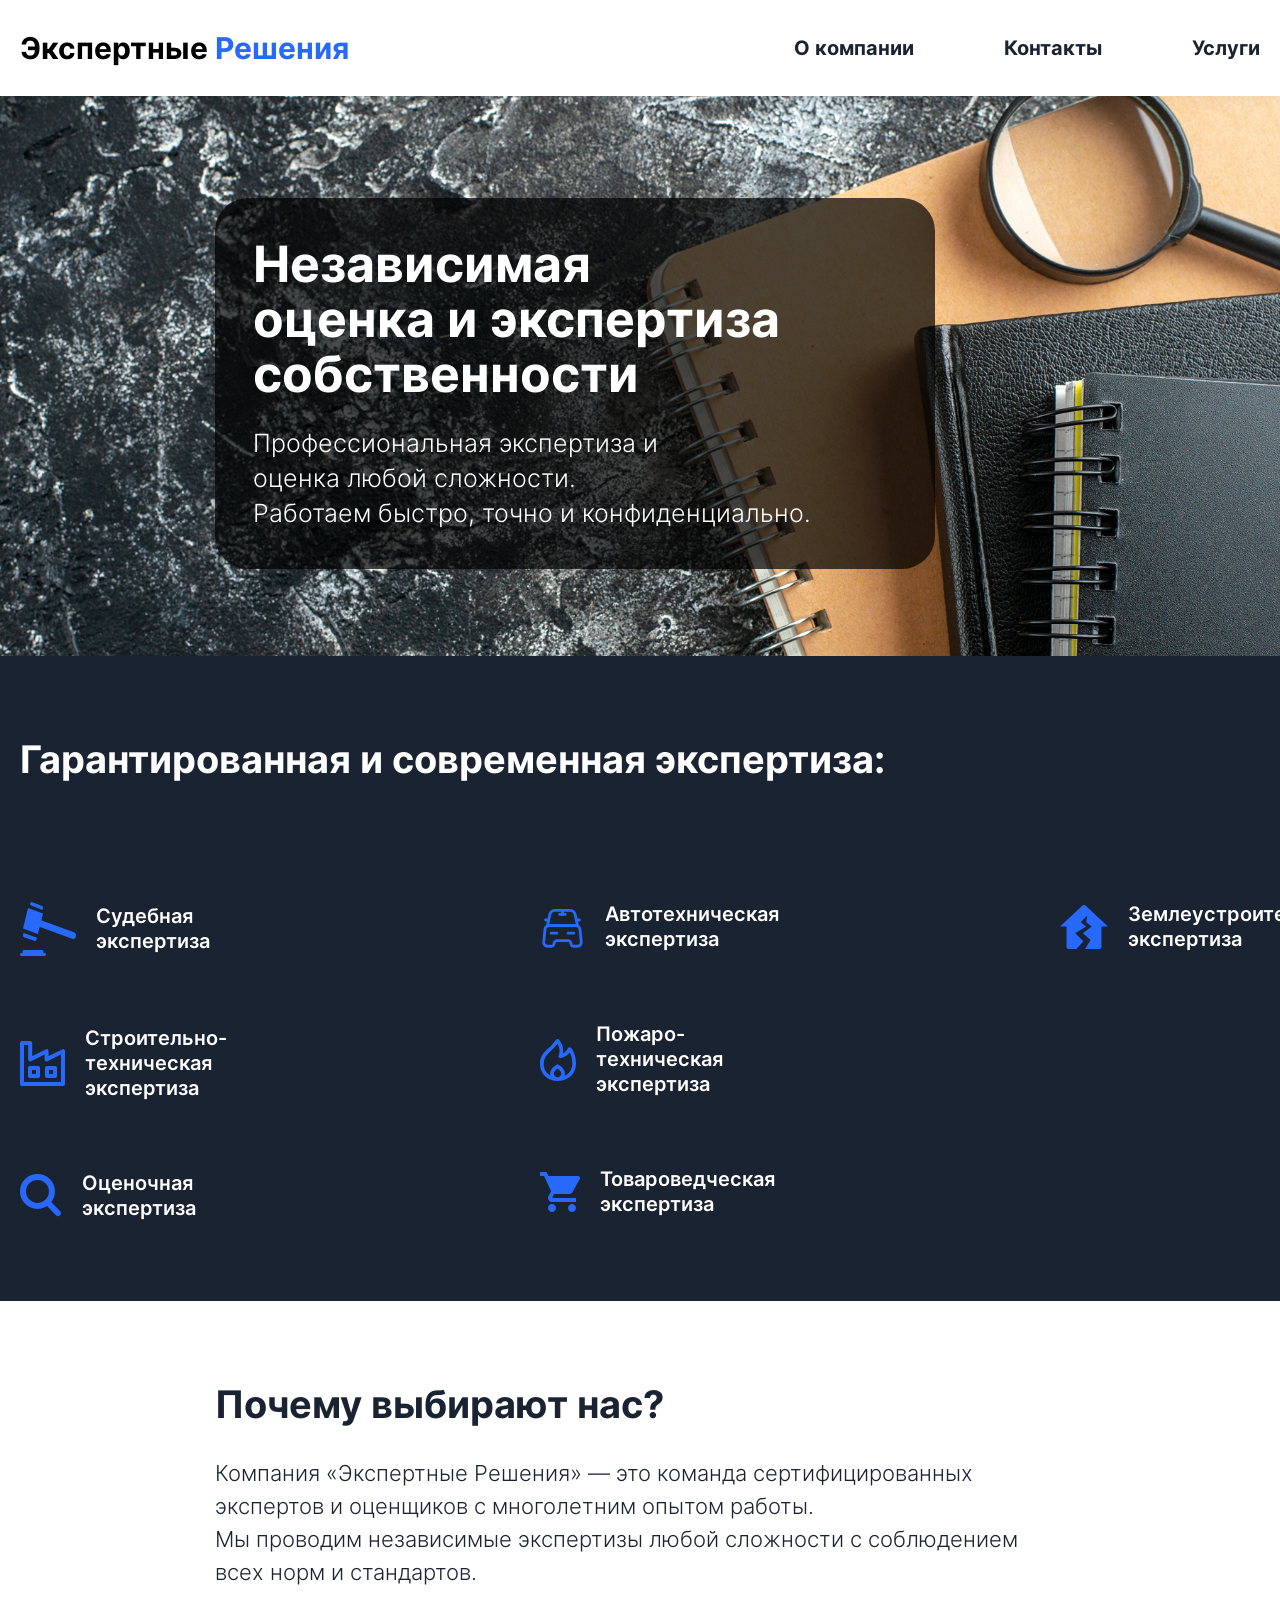
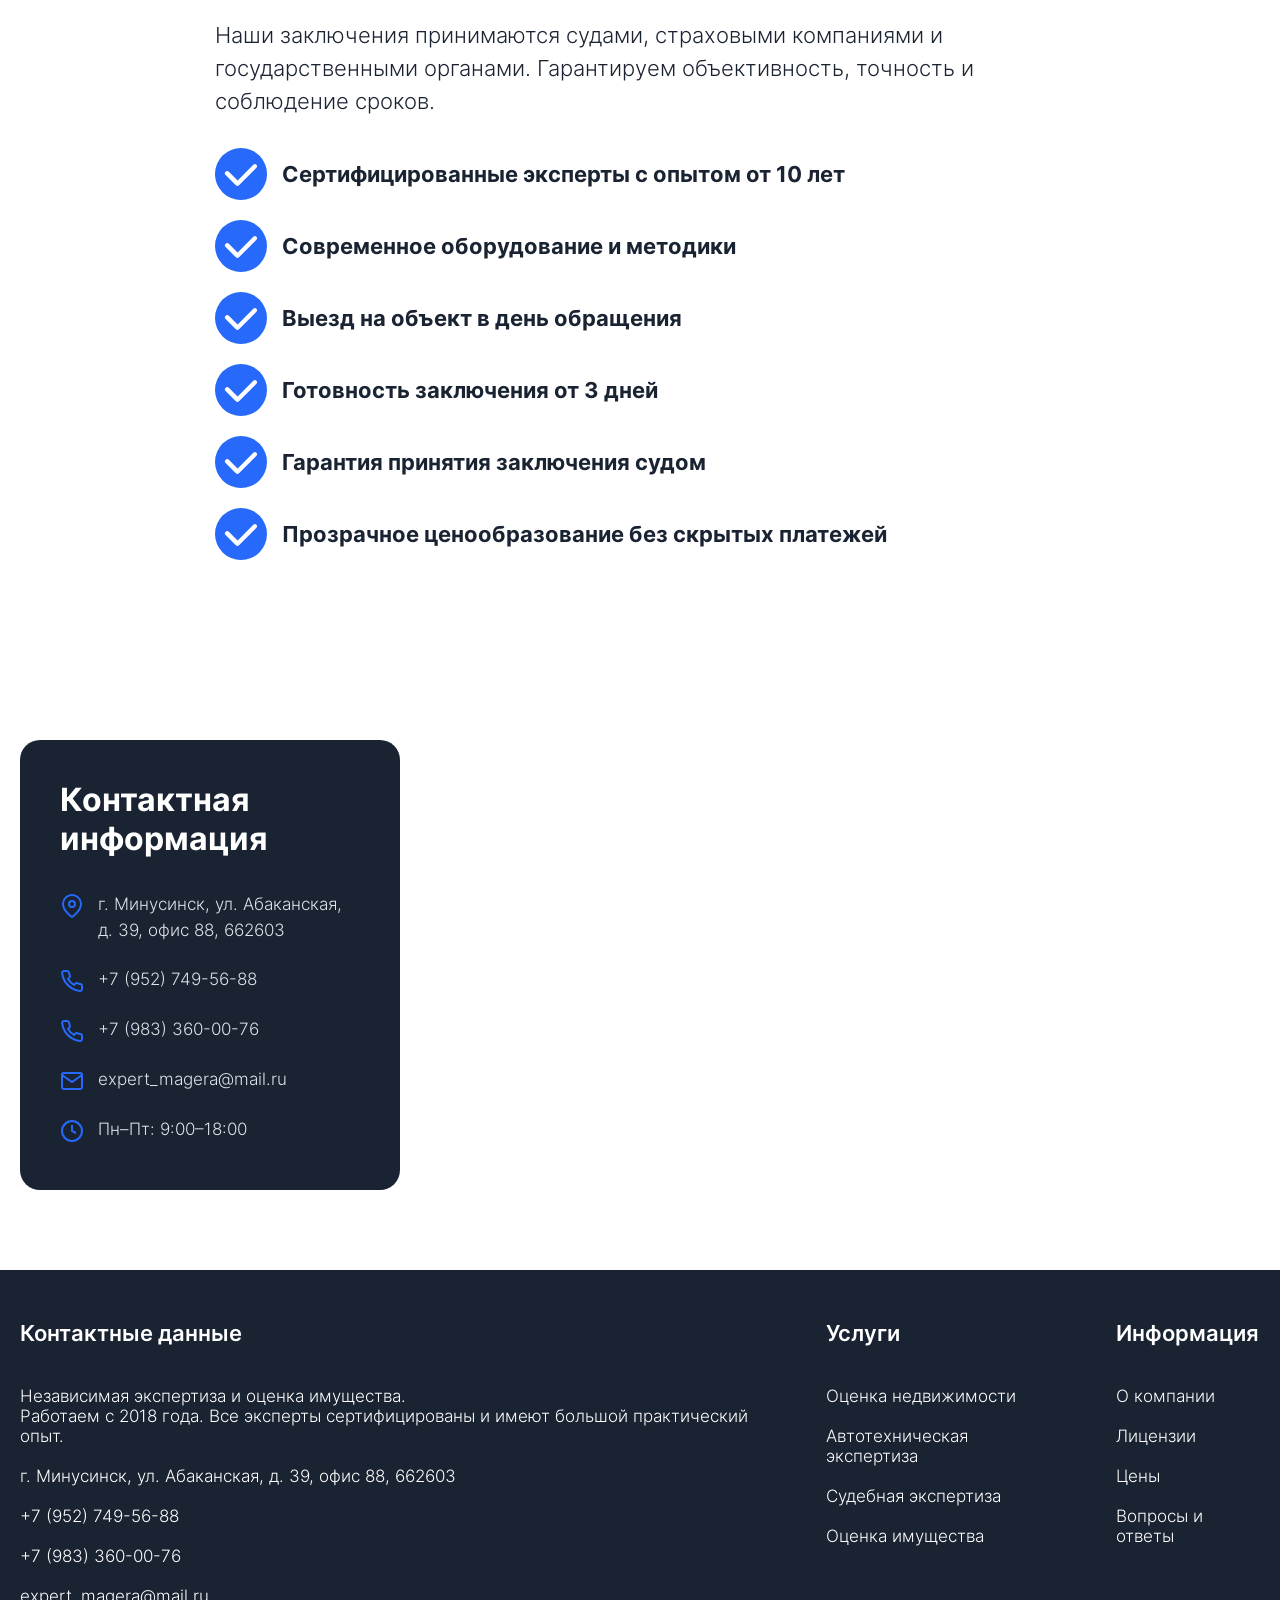
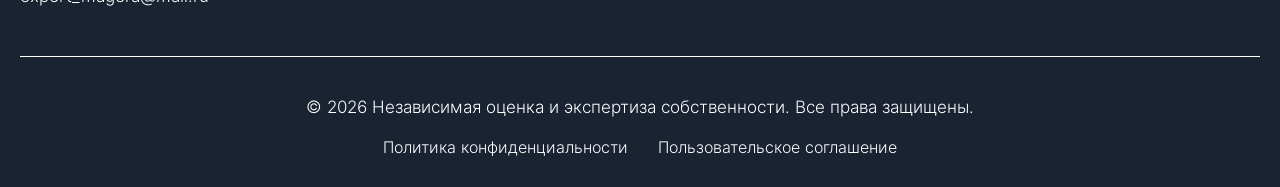
==== commit f5af30dd: "Add files via upload" ====
--- a/index.html
+++ b/index.html
@@ -195,7 +195,7 @@
     <section class="map-section" id="contact">
         <div class="map-container">
             <div class="map-info">
-                <h2 class="map-title">Наш офис</h2>
+                <h2 class="map-title">Контактная информация</h2>
                 <div class="map-address">
                     <svg width="24" height="24" viewBox="0 0 24 24" fill="none" stroke="#2769FB" stroke-width="2"><path d="M21 10c0 7-9 13-9 13s-9-6-9-13a9 9 0 0 1 18 0z"></path><circle cx="12" cy="10" r="3"></circle></svg>
                     <p>г. Минусинск, ул. Абаканская, д. 39, офис 88, 662603</p>
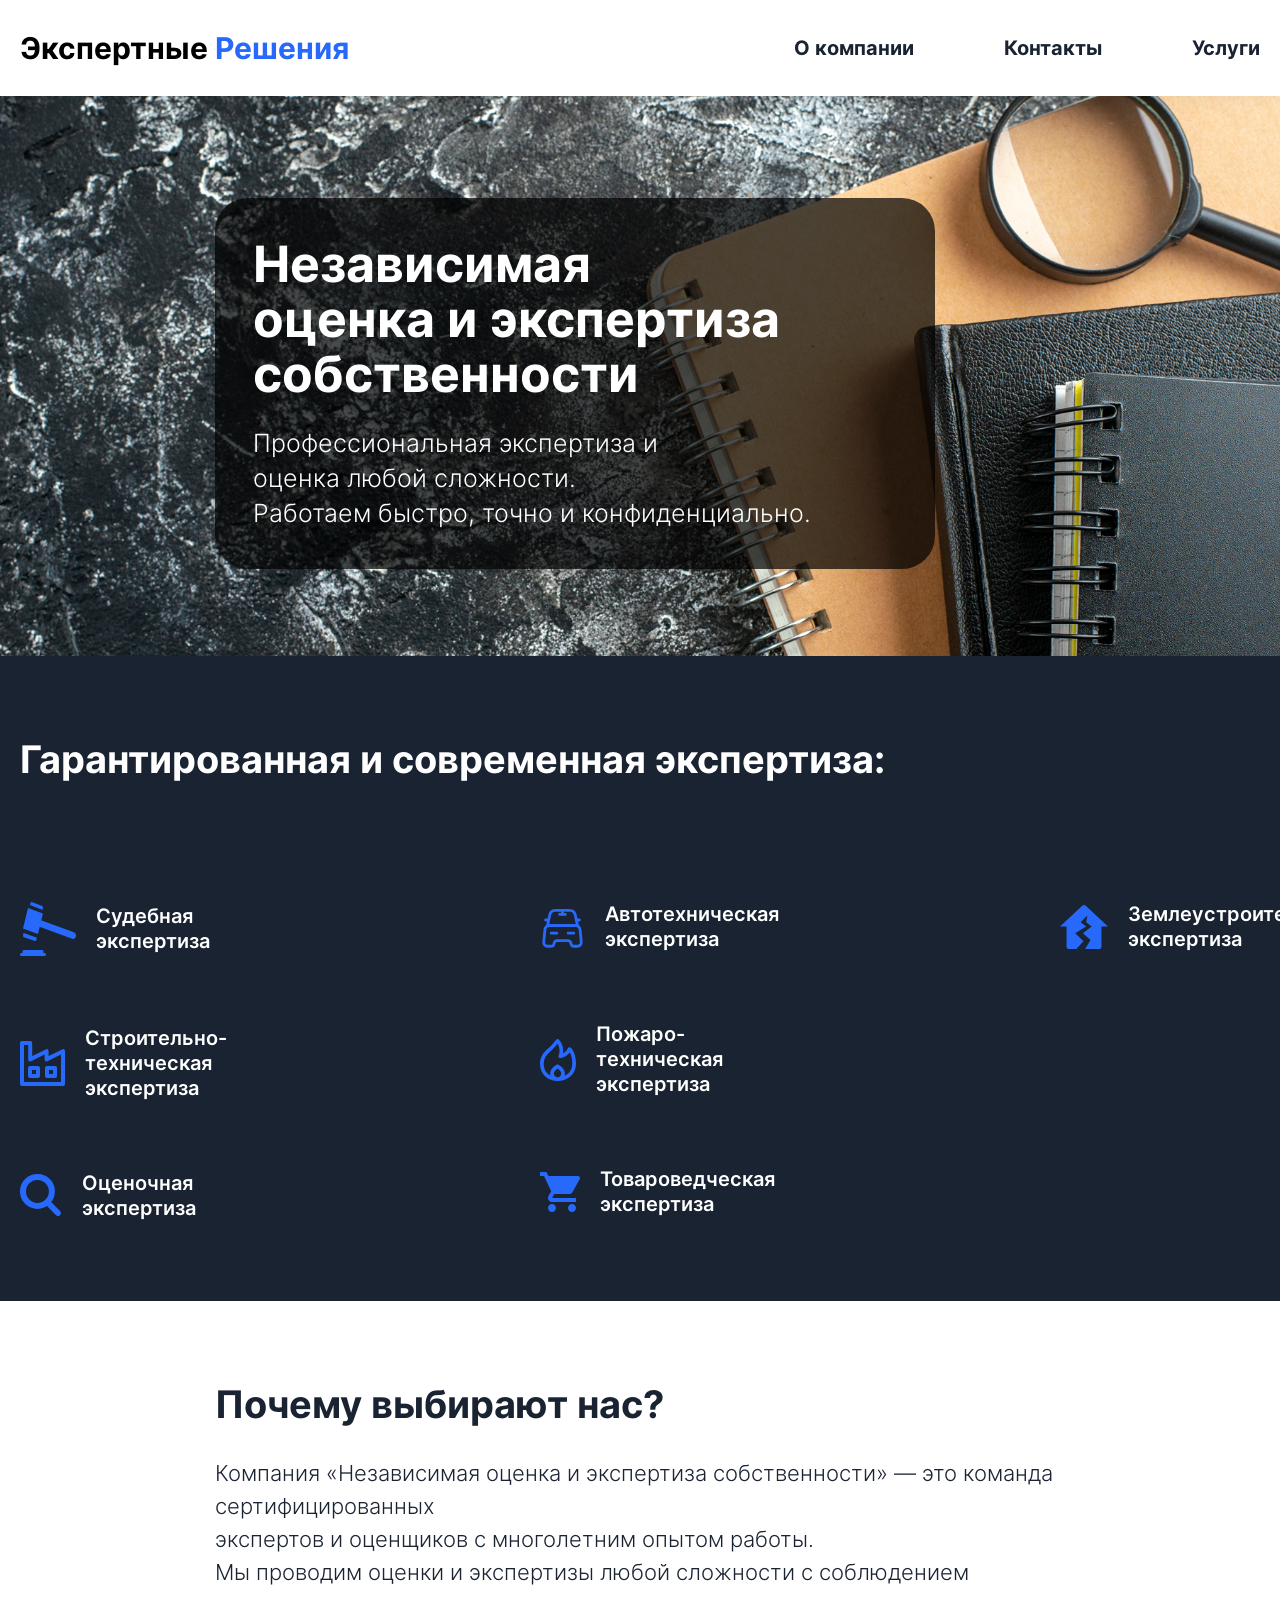
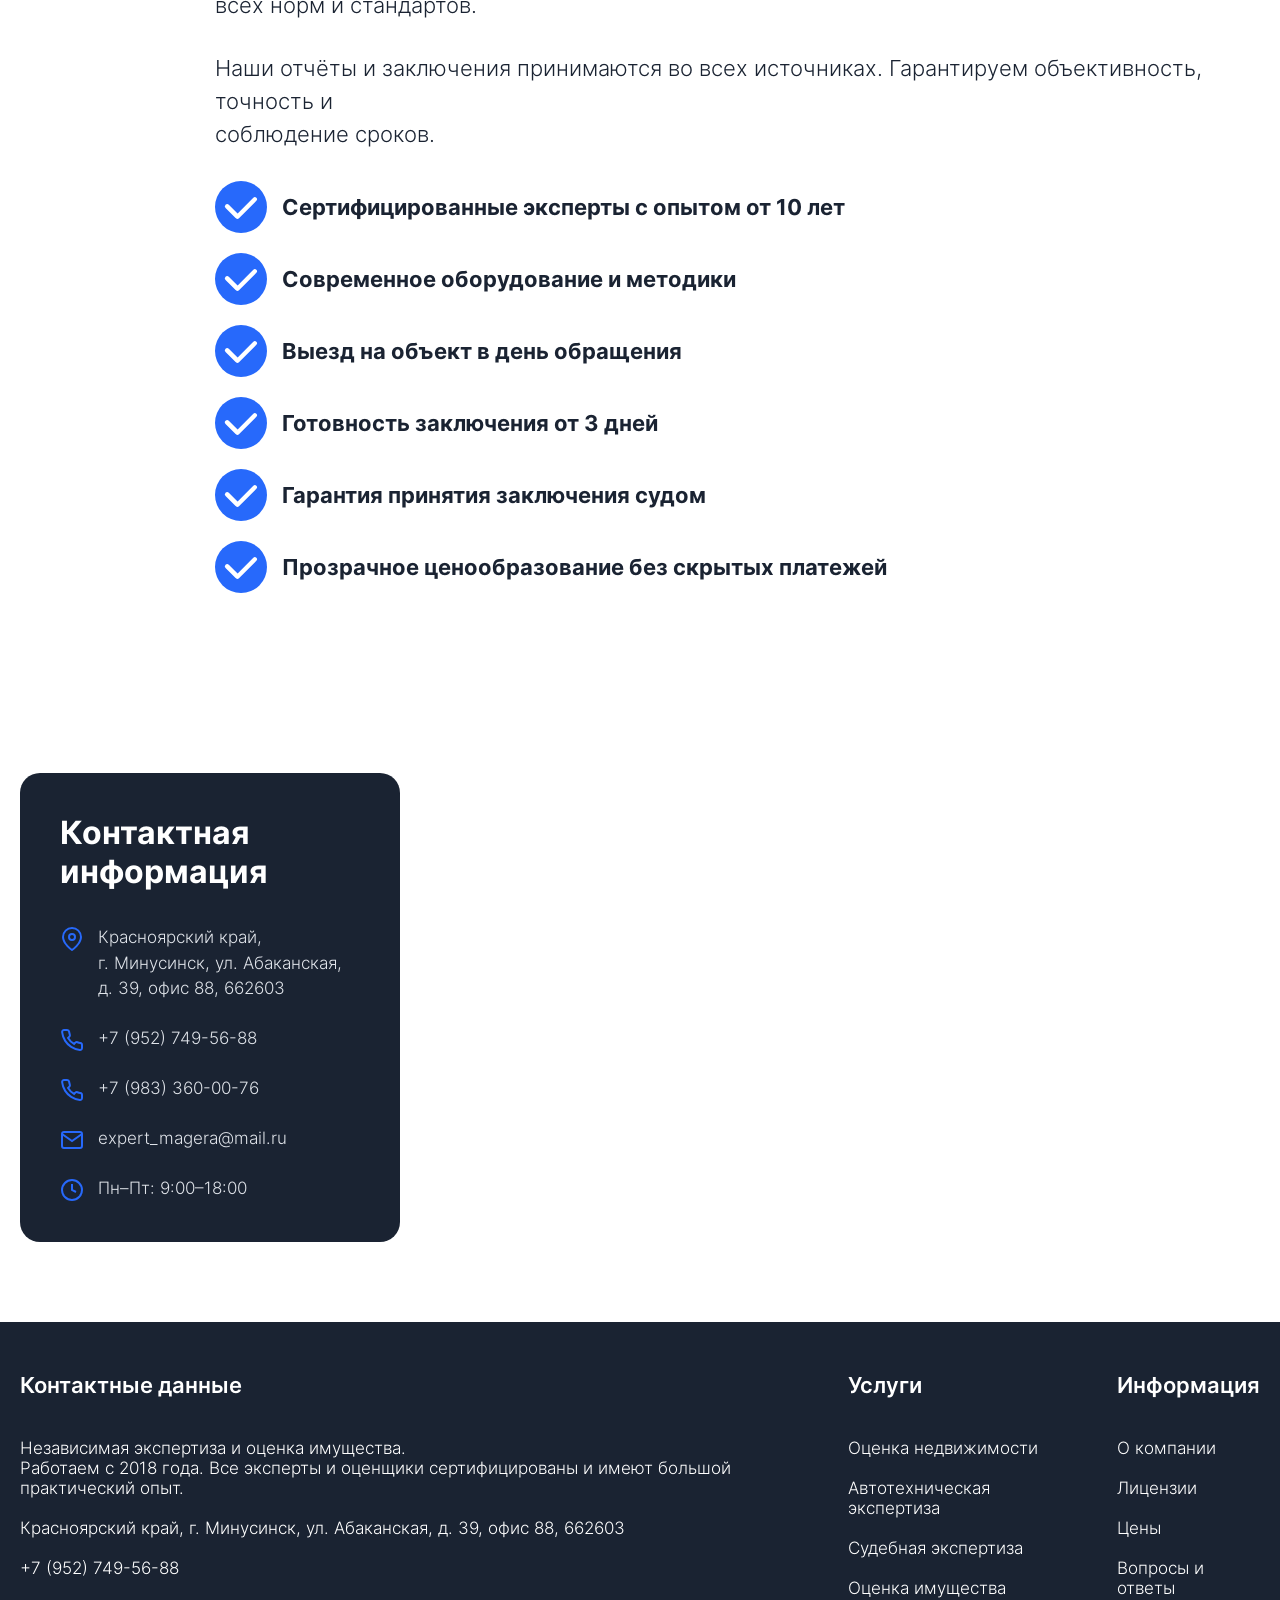
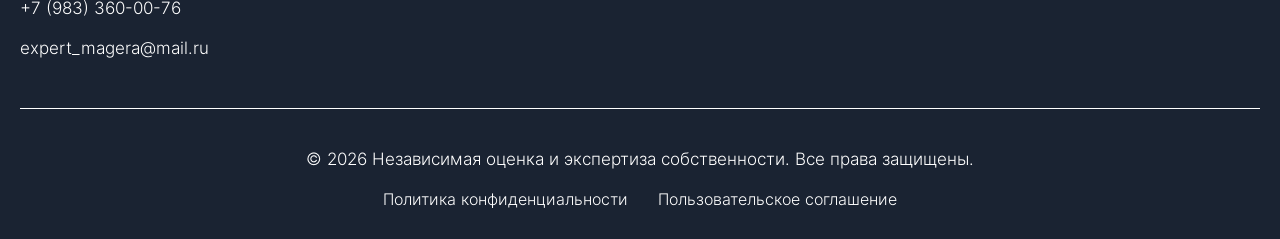
==== commit 592c3b5e: "Add files via upload" ====
--- a/index.html
+++ b/index.html
@@ -135,9 +135,11 @@
     <!-- ===== ПОЧЕМУ ВЫБИРАЮТ НАС ===== -->
     <div id="info" class="why">
         <h2 class="why_tittle">Почему выбирают нас?</h2>
-        <p class="why_p">Компания «Экспертные Решения» — это команда сертифицированных<br>экспертов и оценщиков с многолетним опытом работы.<br>
-        Мы проводим независимые экспертизы любой сложности с соблюдением<br>всех норм и стандартов.</p>
-        <p class="why_p">Наши заключения принимаются судами, страховыми компаниями и<br>государственными органами. Гарантируем объективность, точность и<br>соблюдение сроков.</p>
+        <p class="why_p">Компания «Независимая
+оценка и экспертиза
+собственности» — это команда сертифицированных<br>экспертов и оценщиков с многолетним опытом работы.<br>
+        Мы проводим оценки и экспертизы любой сложности с соблюдением<br>всех норм и стандартов.</p>
+        <p class="why_p">Наши отчёты и заключения принимаются во всех источниках. Гарантируем объективность, точность и<br>соблюдение сроков.</p>
 
         <div class="why_h3">
             <div class="why_h3_object">
@@ -198,7 +200,7 @@
                 <h2 class="map-title">Контактная информация</h2>
                 <div class="map-address">
                     <svg width="24" height="24" viewBox="0 0 24 24" fill="none" stroke="#2769FB" stroke-width="2"><path d="M21 10c0 7-9 13-9 13s-9-6-9-13a9 9 0 0 1 18 0z"></path><circle cx="12" cy="10" r="3"></circle></svg>
-                    <p>г. Минусинск, ул. Абаканская, д. 39, офис 88, 662603</p>
+                    <p>Красноярский край,<br> г. Минусинск, ул. Абаканская, д. 39, офис 88, 662603</p>
                 </div>
                 <div class="map-phone">
                     <svg width="24" height="24" viewBox="0 0 24 24" fill="none" stroke="#2769FB" stroke-width="2"><path d="M22 16.92v3a2 2 0 0 1-2.18 2 19.79 19.79 0 0 1-8.63-3.07 19.5 19.5 0 0 1-6-6 19.79 19.79 0 0 1-3.07-8.67A2 2 0 0 1 4.11 2h3a2 2 0 0 1 2 1.72 12.84 12.84 0 0 0 .7 2.81 2 2 0 0 1-.45 2.11L8.09 9.91a16 16 0 0 0 6 6l1.27-1.27a2 2 0 0 1 2.11-.45 12.84 12.84 0 0 0 2.81.7A2 2 0 0 1 22 16.92z"></path></svg>
@@ -237,8 +239,8 @@
                 <div class="footer_column">
                     <h2 class="footer_h2">Контактные данные</h2>
                     <p class="footer_p">Независимая экспертиза и оценка имущества.<br>
-                    Работаем с 2018 года. Все эксперты сертифицированы и имеют большой практический опыт.</p>
-                    <p class="footer_p">г. Минусинск, ул. Абаканская, д. 39, офис 88, 662603</p>
+                    Работаем с 2018 года. Все эксперты и оценщики сертифицированы и имеют большой практический опыт.</p>
+                    <p class="footer_p">Красноярский край, г. Минусинск, ул. Абаканская, д. 39, офис 88, 662603</p>
                     <p class="footer_p">+7 (952) 749-56-88</p>
                     <p class="footer_p">+7 (983) 360-00-76</p>
                     <p class="footer_p"><a href="mailto:expert_magera@mail.ru" class="footer_link">expert_magera@mail.ru</a></p>
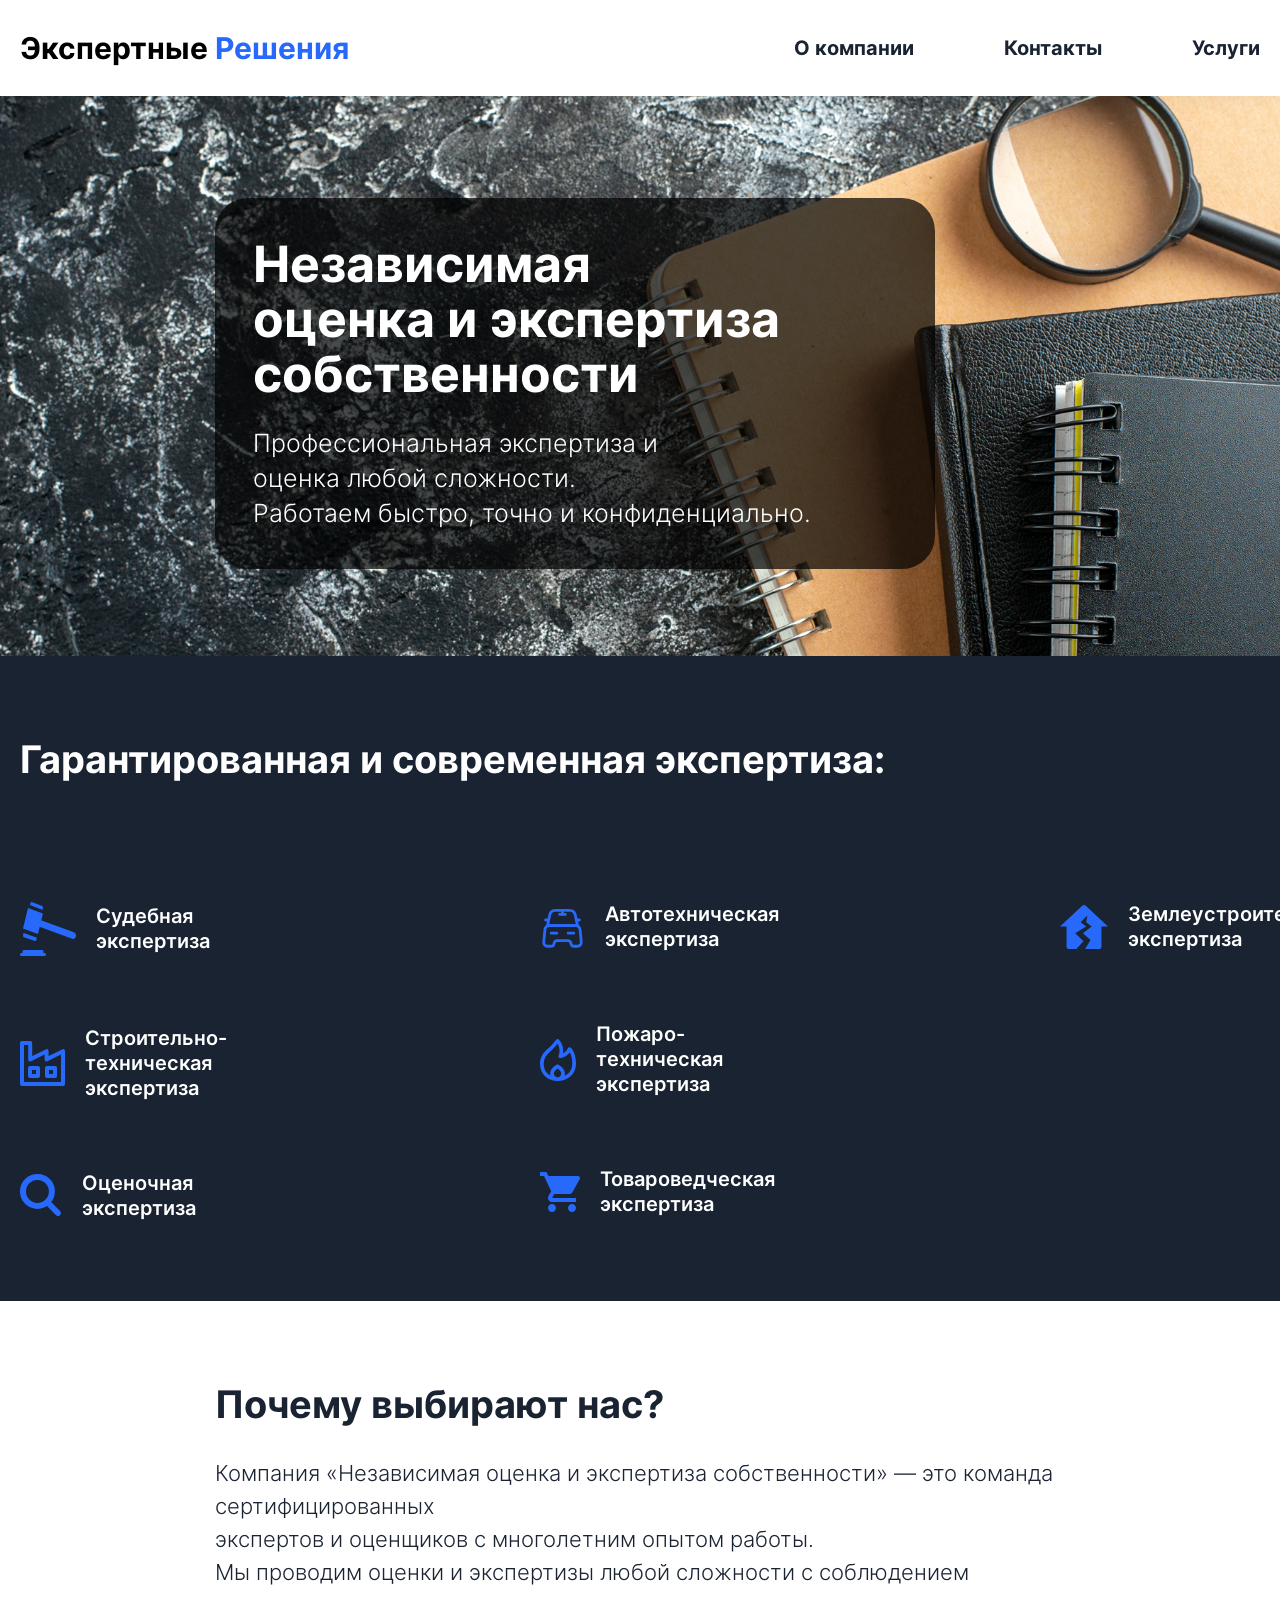
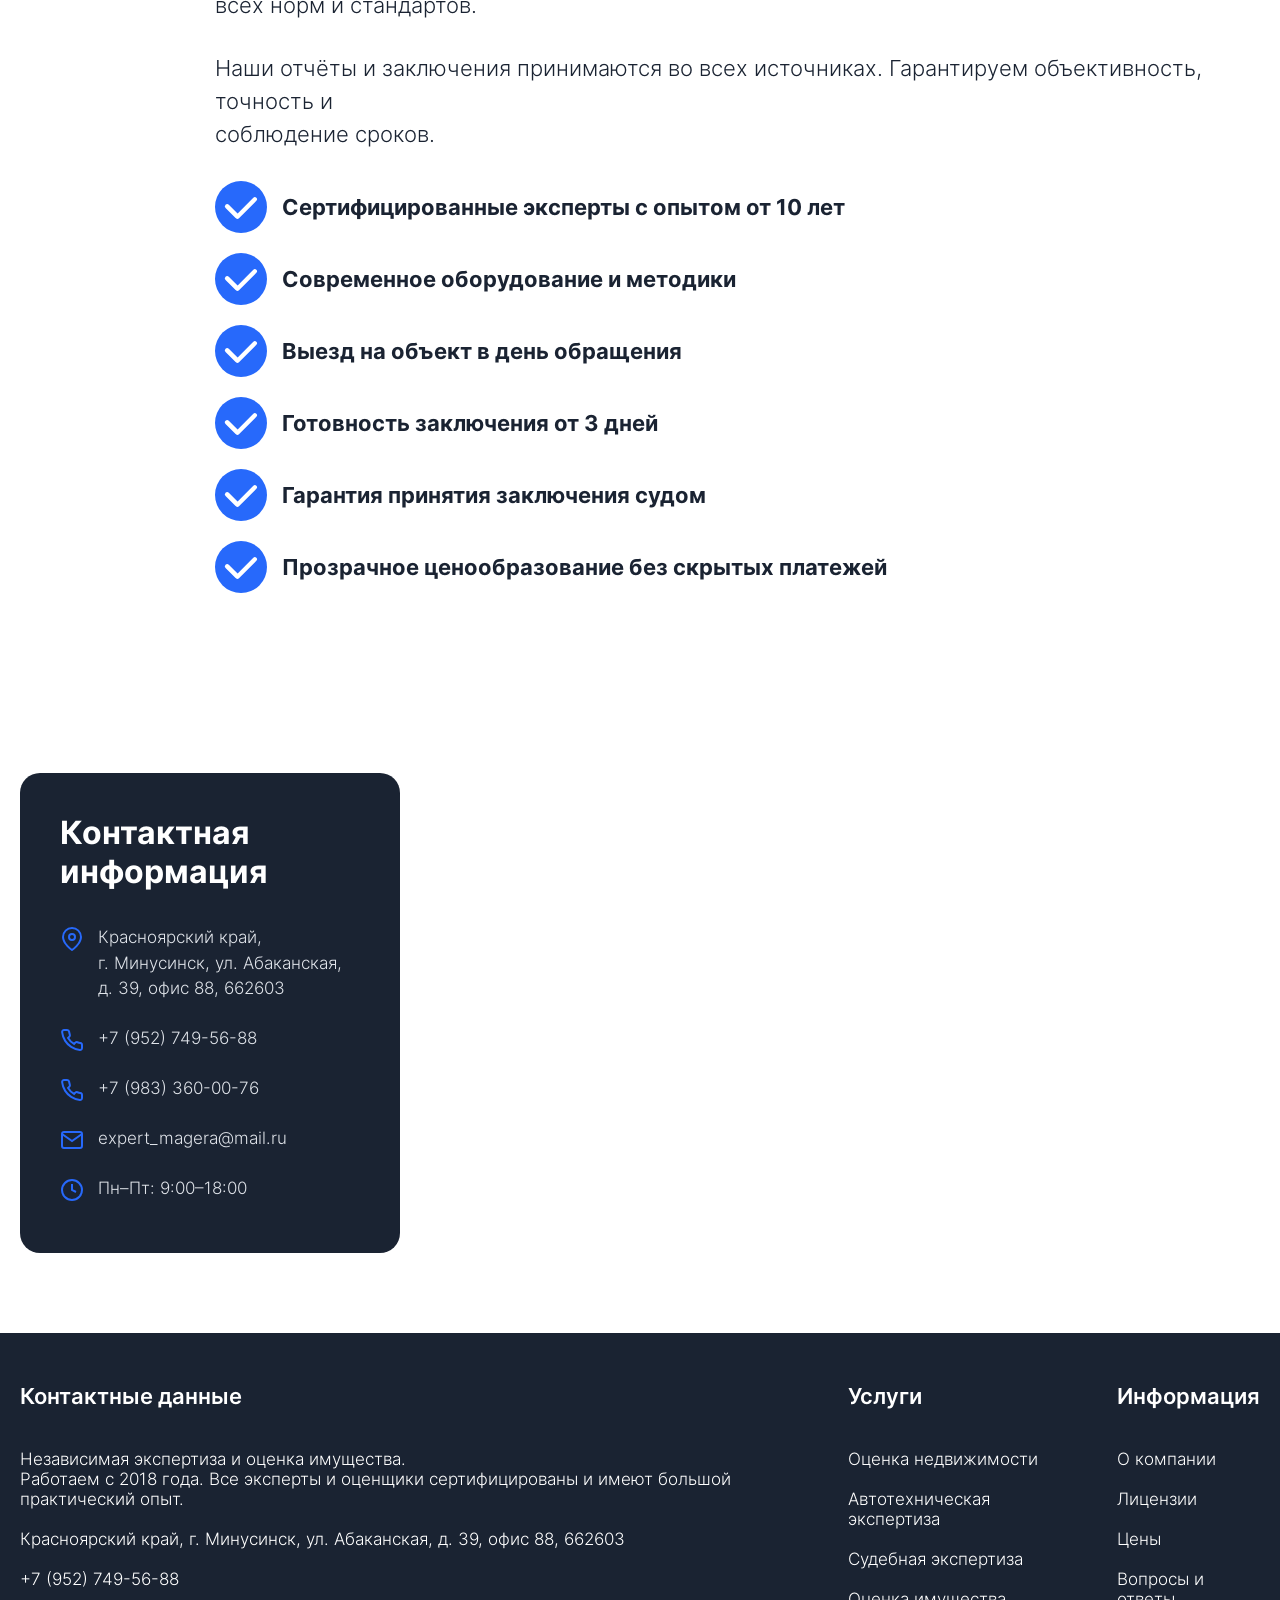
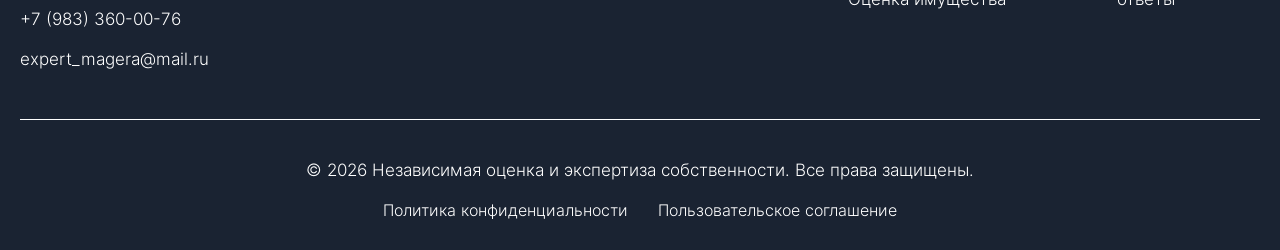
==== commit a0484716: "Add files via upload" ====
--- a/index.html
+++ b/index.html
@@ -221,10 +221,10 @@
             </div>
 <div class="map-frame">
     <iframe
-        src="https://yandex.ru/map-widget/v1/?ll=91.674452%2C53.692522&z=20.54&pt=91.674402,53.692479,pm2rdm"
+        src="https://yandex.ru/map-widget/v1/?ll=91.674452%2C53.692522&z=17&pt=91.674402,53.692479,pm2rdm"
+        frameborder="0"
         width="100%"
         height="100%"
-        frameborder="0"
         allowfullscreen="true"
         style="border-radius: 20px;">
     </iframe>
--- a/index.css
+++ b/index.css
@@ -415,7 +415,9 @@
 
 .map-frame {
     flex: 1;
-    min-height: 450px;
+    position: relative;
+    min-height: 460px;
+    height: 480px;
     border-radius: 20px;
     overflow: hidden;
 }
@@ -423,6 +425,9 @@
 .map-frame iframe {
     width: 100%;
     height: 100%;
+    position: absolute;
+    inset: 0;
+    display: block;
     border: none;
     border-radius: 20px;
 }
@@ -888,7 +893,16 @@
     }
 
     .map-frame {
-        min-height: 280px;
+        width: 100%;
+        height: 350px;
+        min-height: 350px;
+        border-radius: 20px;
+    }
+
+    .map-frame iframe {
+        width: 100%;
+        height: 100%;
+        display: block;
     }
 }
 
@@ -990,6 +1004,10 @@
     .linki_txt {
         font-size: 16px;
         padding: 16px 8px;
+    }
+    .map-frame {
+        height: 280px;
+        min-height: 280px;
     }
 }
 
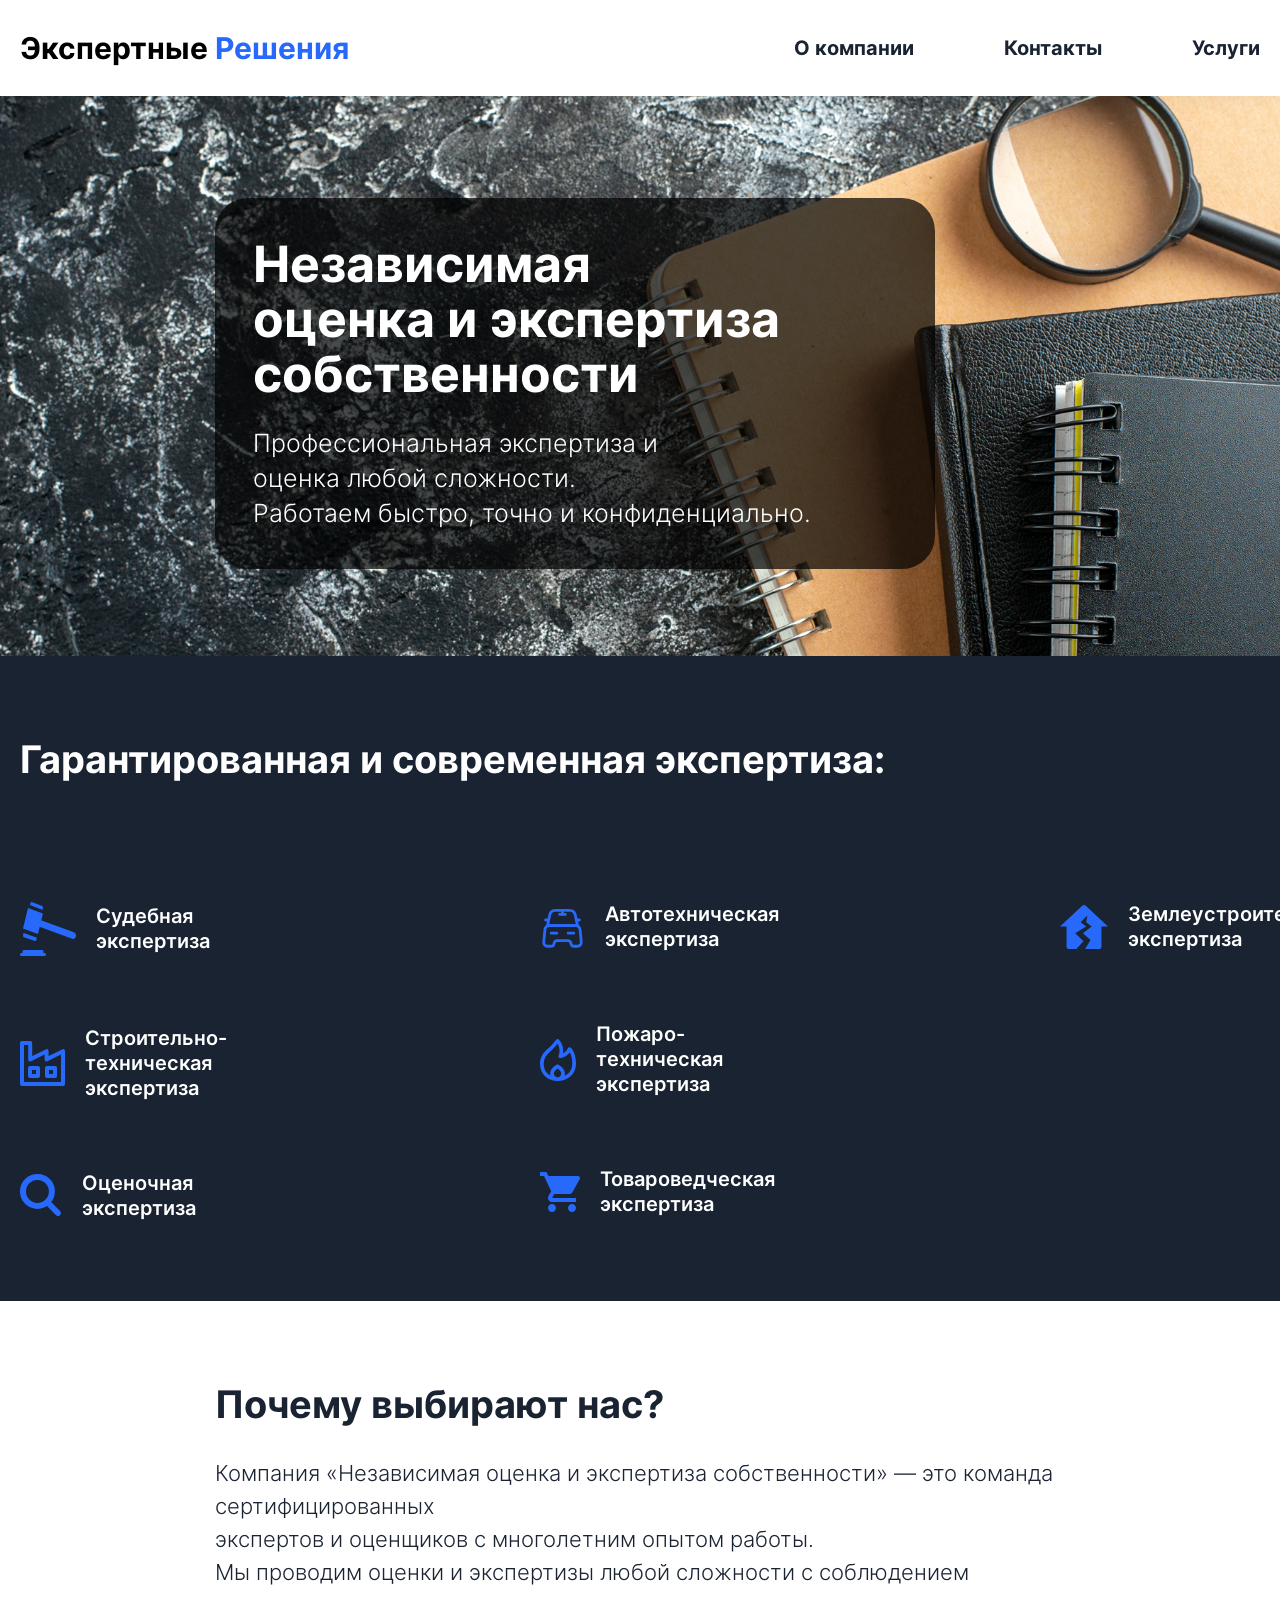
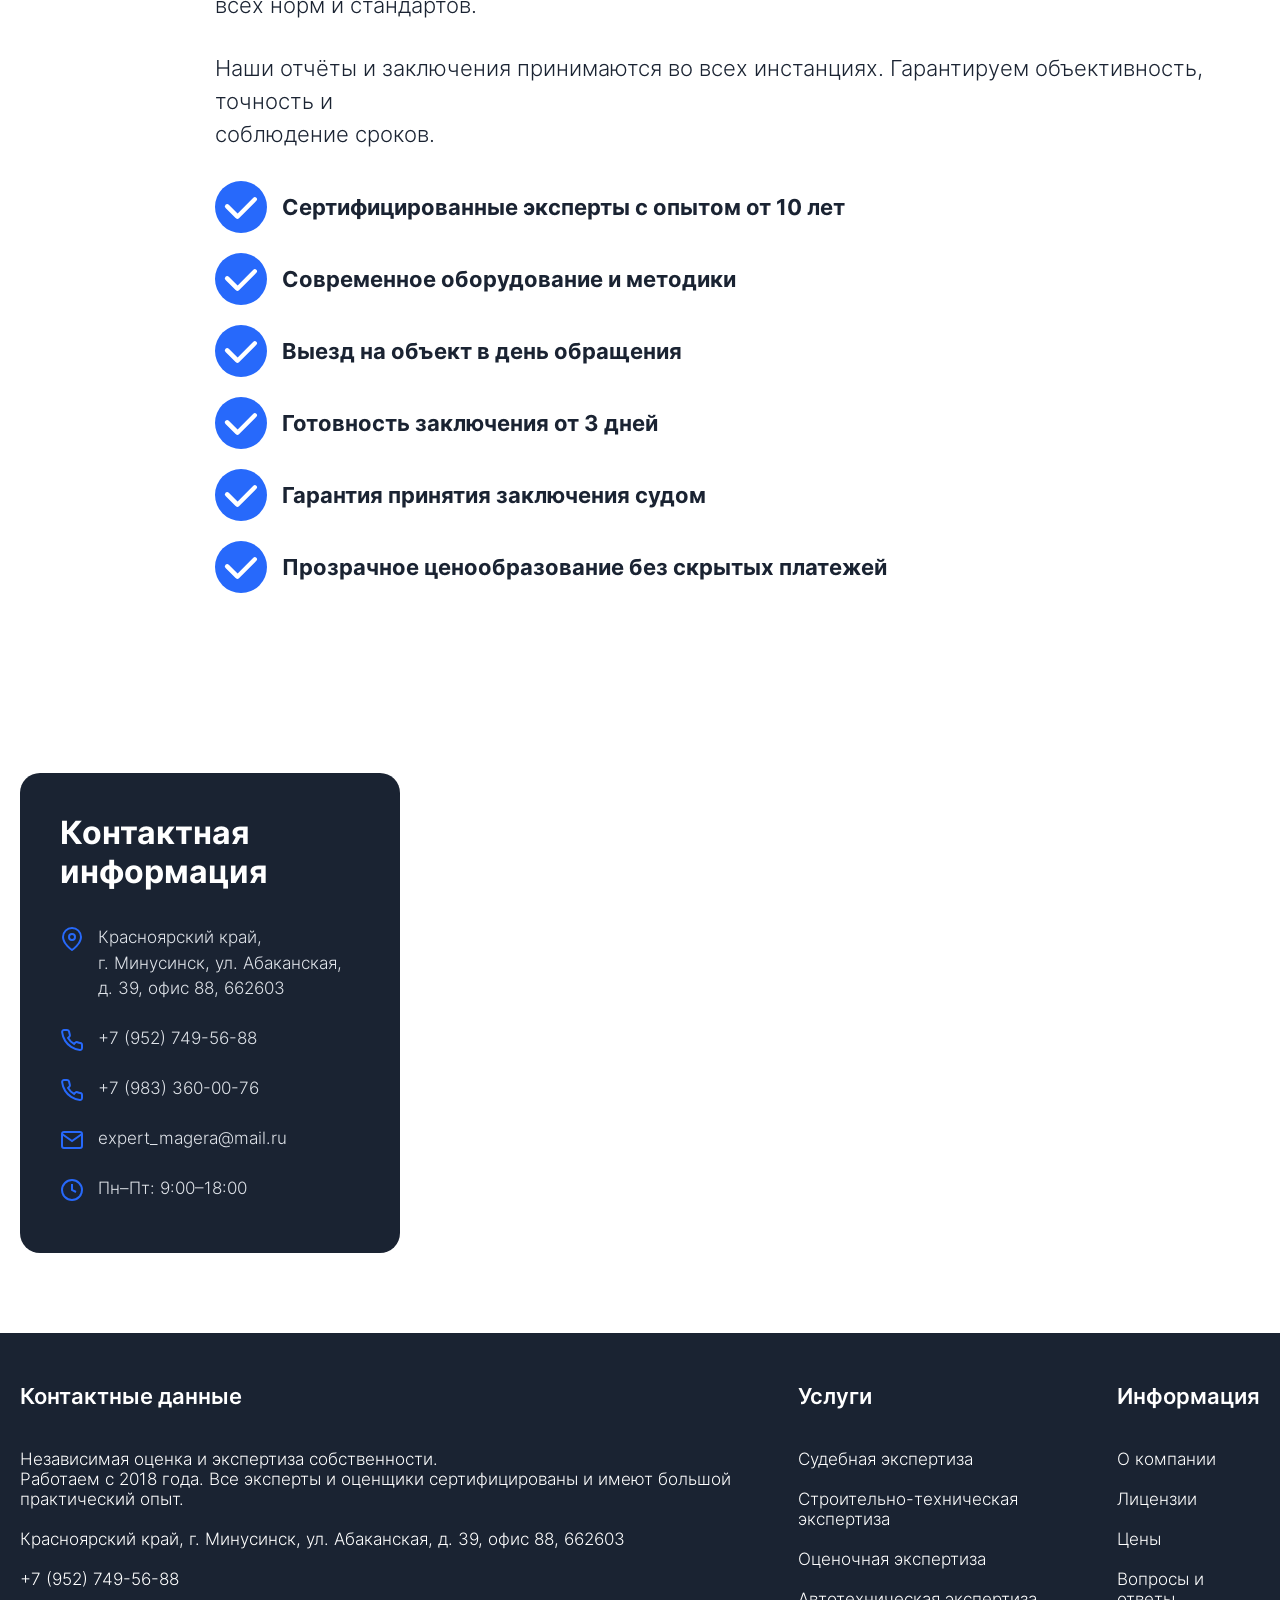
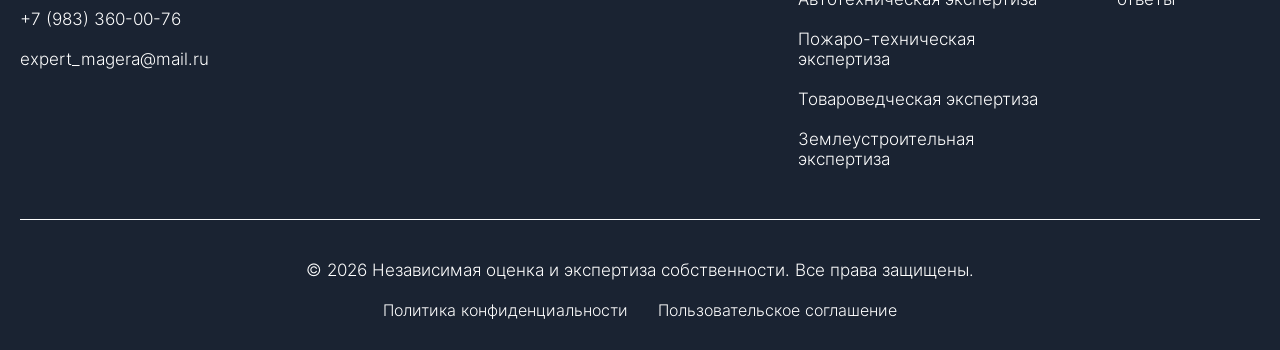
==== commit a1973d23: "Add files via upload" ====
--- a/index.html
+++ b/index.html
@@ -139,7 +139,7 @@
 оценка и экспертиза
 собственности» — это команда сертифицированных<br>экспертов и оценщиков с многолетним опытом работы.<br>
         Мы проводим оценки и экспертизы любой сложности с соблюдением<br>всех норм и стандартов.</p>
-        <p class="why_p">Наши отчёты и заключения принимаются во всех источниках. Гарантируем объективность, точность и<br>соблюдение сроков.</p>
+        <p class="why_p">Наши отчёты и заключения принимаются во всех инстанциях. Гарантируем объективность, точность и<br>соблюдение сроков.</p>
 
         <div class="why_h3">
             <div class="why_h3_object">
@@ -238,7 +238,7 @@
             <div class="footer_top">
                 <div class="footer_column">
                     <h2 class="footer_h2">Контактные данные</h2>
-                    <p class="footer_p">Независимая экспертиза и оценка имущества.<br>
+                    <p class="footer_p">Независимая оценка и экспертиза собственности.<br>
                     Работаем с 2018 года. Все эксперты и оценщики сертифицированы и имеют большой практический опыт.</p>
                     <p class="footer_p">Красноярский край, г. Минусинск, ул. Абаканская, д. 39, офис 88, 662603</p>
                     <p class="footer_p">+7 (952) 749-56-88</p>
@@ -247,10 +247,13 @@
                 </div>
                 <div class="footer_column">
                     <h2 class="footer_h2">Услуги</h2>
-                    <p class="footer_p"><a href="#" class="footer_link">Оценка недвижимости</a></p>
+                    <p class="footer_p"><a href="#" class="footer_link">Судебная экспертиза</a></p>
+                    <p class="footer_p"><a href="#" class="footer_link">Строительно-техническая экспертиза</a></p>
+                    <p class="footer_p"><a href="#" class="footer_link">Оценочная экспертиза</a></p>
                     <p class="footer_p"><a href="#" class="footer_link">Автотехническая экспертиза</a></p>
-                    <p class="footer_p"><a href="#" class="footer_link">Судебная экспертиза</a></p>
-                    <p class="footer_p"><a href="#" class="footer_link">Оценка имущества</a></p>
+                    <p class="footer_p"><a href="#" class="footer_link">Пожаро-техническая экспертиза</a></p>
+                    <p class="footer_p"><a href="#" class="footer_link">Товароведческая экспертиза</a></p>
+                    <p class="footer_p"><a href="#" class="footer_link">Землеустроительная экспертиза</a></p>
                 </div>
                 <div class="footer_column">
                     <h2 class="footer_h2">Информация</h2>
